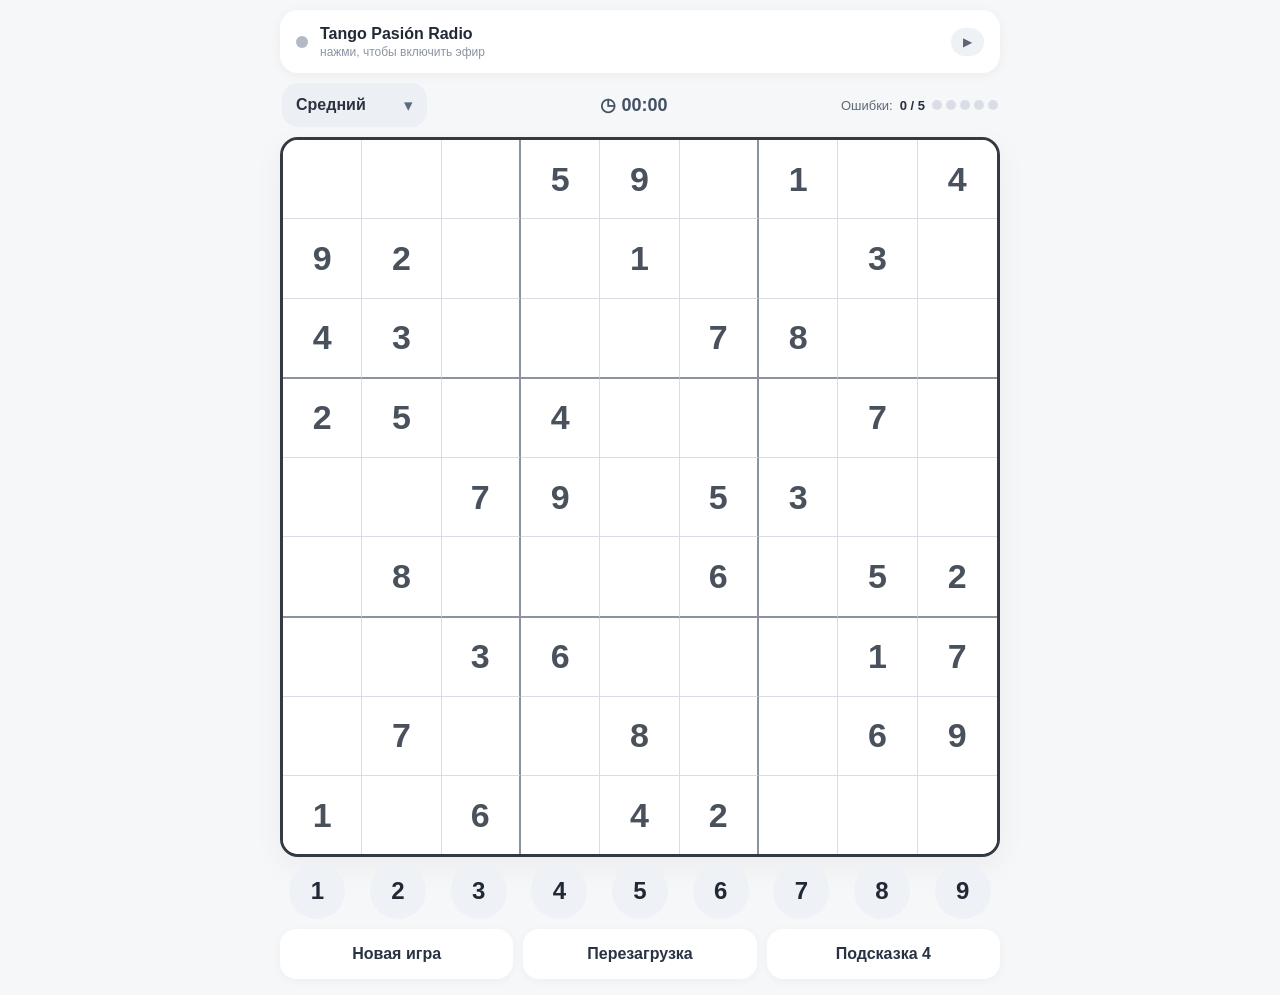
==== index.html @ 3e6a51cc "Make number buttons circular and move them closer to board" ====
<!doctype html><html lang="ru"><head><meta charset="utf-8"><meta name="viewport" content="width=device-width,initial-scale=1,viewport-fit=cover"><meta name="theme-color" content="#f6f7f9"><title>Tango Sudoku</title><style>:root{--bg:#f6f7f9;--card:#fff;--soft:#eef1f5;--line:#d8dde5;--line2:#8b93a0;--text:#222936;--muted:#7a8596;--blue:#4d8de8;--blue2:#dceaff;--red:#e6535f;--red2:#fff0f1;--green:#32a06a;--shadow:0 10px 30px rgba(31,38,48,.05)}*{box-sizing:border-box}html,body{margin:0;background:var(--bg);color:var(--text);font-family:-apple-system,BlinkMacSystemFont,"SF Pro Display","Segoe UI",sans-serif}button,select{font:inherit}body{padding:calc(10px + env(safe-area-inset-top)) 10px calc(16px + env(safe-area-inset-bottom))}.app{max-width:720px;margin:0 auto}.radio-btn{width:100%;border:0;background:#fff;border-radius:18px;padding:14px 16px;display:flex;align-items:center;gap:12px;box-shadow:0 2px 12px rgba(0,0,0,.05);color:var(--text);text-align:left}.radio-state{width:12px;height:12px;border-radius:50%;background:#b3bac4;flex:0 0 auto}.radio-state.on{background:#d85b61;box-shadow:0 0 0 5px rgba(216,91,97,.12)}.radio-copy{min-width:0}.radio-title{font-size:16px;font-weight:760;line-height:1.2}.radio-sub{font-size:12px;color:#8c95a3;margin-top:2px}.radio-action{margin-left:auto;background:#eef1f5;color:#5d6674;border-radius:999px;padding:7px 12px;font-size:12px}.info-row{display:grid;grid-template-columns:minmax(120px,145px) 1fr auto;gap:10px;align-items:center;margin:10px 2px 10px}.level-wrap{position:relative}.level{appearance:none;border:0;background:#eceff3;border-radius:16px;min-height:44px;padding:0 38px 0 14px;font-weight:760;color:#2b3240;line-height:1;width:100%}.level-wrap:after{content:"▾";position:absolute;right:14px;top:50%;transform:translateY(-50%);color:#5c6a80;font-size:17px;pointer-events:none}.timer{text-align:center;font-size:18px;font-weight:760;color:#445064;font-variant-numeric:tabular-nums;white-space:nowrap}.errors{justify-self:end;font-size:13px;color:#5f6978;display:flex;align-items:center;gap:7px;white-space:nowrap}.errors b{color:#253041}.dots{display:flex;gap:4px}.dot{width:10px;height:10px;border-radius:50%;background:#d9dee6}.dot.on{background:var(--red)}.board{aspect-ratio:1;display:grid;grid-template-columns:repeat(9,1fr);border:3px solid #343a43;border-radius:18px;overflow:hidden;background:var(--card);box-shadow:var(--shadow)}.cell{border:0;border-right:1px solid var(--line);border-bottom:1px solid var(--line);background:#fff;color:#49515c;font-size:clamp(22px,5.6vw,34px);font-weight:560}.cell:nth-child(9n){border-right:0}.cell:nth-child(n+73){border-bottom:0}.cell[data-c="2"],.cell[data-c="5"]{border-right:2px solid var(--line2)}.cell[data-r="2"],.cell[data-r="5"]{border-bottom:2px solid var(--line2)}.cell.rel{background:#f6f8fb}.cell.same{background:#edf3fb}.cell.sel{background:var(--blue2);box-shadow:inset 0 0 0 2px var(--blue)}.cell.user{color:#2b65b7;font-weight:720}.cell.err{color:var(--red);background:var(--red2);box-shadow:inset 0 0 0 2px rgba(230,83,95,.18)}.msg{height:0;min-height:0;margin:0;overflow:visible;position:relative;z-index:2;top:2px;text-align:center;color:var(--muted);font-weight:650;font-size:14px}.msg.ok{color:var(--green)}.msg.err{color:var(--red)}.nums{display:grid;grid-template-columns:repeat(9,minmax(0,1fr));gap:6px;margin-top:6px;align-items:center}.num{width:min(9vw,56px);height:min(9vw,56px);min-width:0;min-height:0;padding:0;justify-self:center;border:0;border-radius:50%;background:var(--soft);color:#222936;font-size:24px;font-weight:670;line-height:1;display:grid;place-items:center}.num.chosen{background:var(--blue2);color:#2b65b7;box-shadow:inset 0 0 0 2px var(--blue)}.num.used{opacity:.28}.actions{display:grid;grid-template-columns:repeat(3,1fr);gap:10px;margin:10px 0 0}.action-btn{border:0;background:#fff;border-radius:16px;min-height:50px;padding:0 10px;color:#293242;font-weight:700;box-shadow:0 2px 10px rgba(0,0,0,.04)}.action-btn:active{transform:scale(.98)}.overlay,.win{position:fixed;inset:0;display:grid;place-items:center;padding:18px;opacity:0;pointer-events:none;transition:.25s}.overlay{z-index:60;background:rgba(15,18,24,.36);backdrop-filter:blur(8px)}.overlay.show,.win.show{opacity:1;pointer-events:auto}.modal{width:min(420px,100%);background:#fff;border-radius:28px;padding:24px 20px;text-align:center;box-shadow:0 30px 80px rgba(0,0,0,.18)}.modal h3{margin:0 0 8px;font-size:24px}.modal p{margin:0;color:#6b7280;line-height:1.5}.act{display:flex;justify-content:center;gap:10px;flex-wrap:wrap;margin-top:16px}.act button{border:0;border-radius:999px;padding:12px 16px}.prim{background:#222936;color:#fff;font-weight:700}.win{z-index:50;overflow:hidden;background:radial-gradient(circle at 50% 34%,rgba(203,150,80,.26),transparent 24%),radial-gradient(circle at 18% 22%,rgba(125,33,47,.42),transparent 36%),linear-gradient(135deg,#09080a,#1b0d12 54%,#0b090a)}.card{position:relative;width:min(680px,100%);padding:44px 26px 30px;border-radius:32px;border:1px solid rgba(230,199,142,.2);background:rgba(17,12,15,.67);backdrop-filter:blur(18px);color:#f8efe6;text-align:center;box-shadow:0 40px 110px rgba(0,0,0,.45)}.ey{font-size:11px;letter-spacing:.22em;text-transform:uppercase;color:#d8b97e}.card h2{font-family:Georgia,serif;font-size:clamp(42px,12vw,78px);line-height:.96;letter-spacing:-.05em;font-weight:400;margin:18px 0}.card h2 em{display:block;color:#d5b272;font-weight:400}.card p{max-width:540px;margin:auto;color:#cfbec6;line-height:1.6}.result{margin-top:18px;color:#f4e8d7}.petal{position:absolute;top:-28px;width:6px;height:18px;border-radius:99px;background:linear-gradient(#d6b777,#7d2634);animation:fall linear infinite}@keyframes fall{to{transform:translate3d(var(--x),115vh,0) rotate(720deg)}}@media(max-width:520px){.radio-title{font-size:15px}.info-row{grid-template-columns:minmax(115px,132px) auto auto;gap:8px}.timer{font-size:17px}.errors{font-size:12px;gap:6px}.num{width:9vw;height:9vw;max-width:40px;max-height:40px;min-width:0;min-height:0;padding:0;border-radius:50%;font-size:21px;line-height:1;display:grid;place-items:center}.actions{gap:8px}.action-btn{min-height:46px;font-size:14px;padding:0 8px}}</style></head><body><div class="app"><button id="radioBtn" class="radio-btn" type="button"><span id="radioState" class="radio-state"></span><span class="radio-copy"><div class="radio-title">Tango Pasión Radio</div><div id="radioSub" class="radio-sub">нажми, чтобы включить эфир</div></span><span id="radioAction" class="radio-action">▶︎</span></button><audio id="radioAudio" preload="none" playsinline src="https://nr1.newradio.it:19180/stream"></audio><div class="info-row"><div class="level-wrap"><select id="level" class="level"><option value="easy">Лёгкий</option><option value="medium" selected>Средний</option><option value="hard">Сложный</option></select></div><div class="timer">◷ <span id="time">00:00</span></div><div class="errors">Ошибки: <b id="attemptText">0 / 5</b><span id="dots" class="dots"></span></div></div><div id="board" class="board"></div><div id="msg" class="msg"></div><div id="nums" class="nums"></div><div class="actions"><button id="newGame" class="action-btn">Новая игра</button><button id="reloadGame" class="action-btn">Перезагрузка</button><button id="hint" class="action-btn">Подсказка <span id="hintCount">4</span></button></div></div><div id="lose" class="overlay"><div class="modal"><div style="font-size:34px;line-height:1;margin-bottom:12px">✖</div><h3>Пять ошибок</h3><p>Попытки закончились. Начнём заново?</p><div class="act"><button class="prim" id="restart">Начать сначала</button></div></div></div><div id="win" class="win"><div class="card"><div class="ey">Tango anniversary</div><h2>С годовщиной <em>в танго!</em></h2><p>Пусть впереди будет ещё больше музыки, объятий, точных шагов и тех самых танцев, после которых хочется остаться ещё на одну танду.</p><div class="result" id="result"></div><div class="act"><button class="prim" id="again">Сыграть ещё</button><button id="back">Вернуться к полю</button></div></div></div><script>const PUZZLES={easy:["530070000600195000098000060800060003400803001700020006060000280000419005000080079","860010000900438000032000090200090006700206004100050009090000520000743008000020013"],medium:["000260701680070090190004500820100040004602900050003028009300074040050036703018000","000590104920010030430007800250400070007905300080006052003600017070080069106042000"],hard:["000000010400000000020000000000050407008000300001090000300400200050100000000806000","000000040700000000050000000000080701002000600004030000600700500080400000000209000"]};const $=id=>document.getElementById(id),B=$("board"),M=$("msg"),W=$("win"),L=$("lose"),audio=$("radioAudio");let puzzle="",solution="",vals=[],sel=-1,sec=0,timer=null,started=false,done=false,mistakes=0,hints=4,active=null,wrong=-1,initialVals=[];const maxMistakes=5;function solvePuzzle(p){const a=p.split("").map(Number);function ok(idx,n){const r=Math.floor(idx/9),c=idx%9,br=Math.floor(r/3)*3,bc=Math.floor(c/3)*3;for(let i=0;i<9;i++){if(a[r*9+i]===n)return false;if(a[i*9+c]===n)return false}for(let rr=br;rr<br+3;rr++)for(let cc=bc;cc<bc+3;cc++)if(a[rr*9+cc]===n)return false;return true}function bt(){const idx=a.indexOf(0);if(idx===-1)return true;for(let n=1;n<=9;n++){if(ok(idx,n)){a[idx]=n;if(bt())return true;a[idx]=0}}return false}return bt()?a.join(""):null}for(let i=0;i<9;i++){const b=document.createElement("button");b.className="num";b.dataset.n=i+1;b.textContent=i+1;b.onclick=()=>{active=i+1;syncNums();draw();if(sel>=0&&puzzle[sel]==="0")put(i+1)};$("nums").appendChild(b)}for(let i=0;i<maxMistakes;i++){const d=document.createElement("span");d.className="dot";$("dots").appendChild(d)}function fmt(s){return String(Math.floor(s/60)).padStart(2,"0")+":"+String(s%60).padStart(2,"0")}function startTimer(){if(started||done)return;started=true;timer=setInterval(()=>{if(!done){sec++;$("time").textContent=fmt(sec)}},1000)}function msg(t,c=""){M.textContent=t;M.className="msg"+(c?" "+c:"");clearTimeout(msg.t);if(t)msg.t=setTimeout(()=>{if(!done&&!L.classList.contains("show")){M.textContent="";M.className="msg"}},1600)}function syncNums(){document.querySelectorAll(".num").forEach(b=>b.classList.toggle("chosen",Number(b.dataset.n)===active))}function setAttempts(){$("attemptText").textContent=mistakes+" / "+maxMistakes;[...$("dots").children].forEach((d,i)=>d.classList.toggle("on",i<mistakes))}function setNumStates(){for(let n=1;n<=9;n++){const c=vals.filter(v=>v===String(n)).length;document.querySelector('.num[data-n="'+n+'"]').classList.toggle("used",c>=9)}}function pickPuzzle(){const pool=PUZZLES[$("level").value];return pool[Math.floor(Math.random()*pool.length)]}function loadPuzzle(p){puzzle=p;solution=solvePuzzle(puzzle);if(!solution){msg("Ошибка набора судоку","err");return false;}vals=[...puzzle].map(v=>v==='0'?'':v);initialVals=[...vals];sel=-1;sec=0;started=false;done=false;mistakes=0;hints=4;active=null;wrong=-1;clearInterval(timer);$("time").textContent="00:00";$("hintCount").textContent=hints;W.classList.remove("show");L.classList.remove("show");setAttempts();setNumStates();syncNums();msg("");draw();return true}function newGame(){loadPuzzle(pickPuzzle())}function reloadGame(){vals=[...initialVals];sel=-1;sec=0;started=false;done=false;mistakes=0;hints=4;active=null;wrong=-1;clearInterval(timer);$("time").textContent="00:00";$("hintCount").textContent=hints;W.classList.remove("show");L.classList.remove("show");setAttempts();setNumStates();syncNums();msg("");draw()}function draw(){B.innerHTML="";vals.forEach((v,i)=>{const r=Math.floor(i/9),c=i%9,b=document.createElement("button");b.className="cell"+(puzzle[i]!=="0"?" fixed":v?" user":"");b.dataset.r=r;b.dataset.c=c;b.textContent=v;if(sel>=0){const sr=Math.floor(sel/9),sc=sel%9,sameBox=Math.floor(r/3)===Math.floor(sr/3)&&Math.floor(c/3)===Math.floor(sc/3);if(r===sr||c===sc||sameBox)b.classList.add("rel");if(i===sel)b.classList.add("sel");if(vals[sel]&&v===vals[sel])b.classList.add("same")}if(active&&v===String(active))b.classList.add("same");if(i===wrong)b.classList.add("err");b.onclick=()=>{sel=i;if(v){active=Number(v);syncNums()}startTimer();draw()};B.appendChild(b)})}function clearWrong(i){setTimeout(()=>{if(vals[i]!==solution[i])vals[i]="";if(wrong===i)wrong=-1;setNumStates();draw()},520)}function overIfNeeded(){setAttempts();if(mistakes>=maxMistakes){done=true;clearInterval(timer);L.classList.add("show");msg("Попытки закончились","err")}}function put(n){if(done||sel<0||puzzle[sel]!=="0")return;startTimer();const i=sel;vals[i]=String(n);active=Number(n);syncNums();if(String(n)!==solution[i]){wrong=i;mistakes=Math.min(maxMistakes,mistakes+1);msg("Неправильно — цифра убрана","err");draw();overIfNeeded();clearWrong(i);return}wrong=-1;draw();setNumStates();msg("Верно","ok");if(vals.every(Boolean))finish()}function hint(){if(done||hints<=0)return;let i=sel;if(i<0||puzzle[i]!=="0"||vals[i]===solution[i])i=vals.findIndex((v,k)=>puzzle[k]==="0"&&v!==solution[k]);if(i<0)return;vals[i]=solution[i];sel=i;active=Number(solution[i]);hints--;$("hintCount").textContent=hints;syncNums();setNumStates();draw();msg("Подсказка поставила правильную цифру","ok");if(vals.every(Boolean))finish()}function finish(){done=true;clearInterval(timer);$("result").textContent="Судоку решено за "+fmt(sec)+".";spawnPetals();W.classList.add("show")}function spawnPetals(){W.querySelectorAll(".petal").forEach(x=>x.remove());for(let i=0;i<26;i++){const p=document.createElement("i");p.className="petal";p.style.left=Math.random()*100+"vw";p.style.animationDuration=5+Math.random()*6+"s";p.style.animationDelay=-Math.random()*5+"s";p.style.setProperty("--x",-110+Math.random()*220+"px");W.appendChild(p)}}async function toggleRadio(){const state=$("radioState"),sub=$("radioSub"),action=$("radioAction");if(!audio.paused){audio.pause();state.classList.remove("on");sub.textContent="эфир выключен";action.textContent="▶︎";return}try{await audio.play();state.classList.add("on");sub.textContent="прямой эфир";action.textContent="Ⅱ"}catch(e){state.classList.remove("on");sub.textContent="не удалось запустить — нажми ещё раз";action.textContent="▶︎"}}audio.addEventListener("playing",()=>{$("radioState").classList.add("on");$("radioSub").textContent="прямой эфир";$("radioAction").textContent="Ⅱ"});audio.addEventListener("pause",()=>{$("radioState").classList.remove("on");$("radioAction").textContent="▶︎"});audio.addEventListener("error",()=>{$("radioState").classList.remove("on");$("radioSub").textContent="ошибка потока";$("radioAction").textContent="▶︎"});$("radioBtn").onclick=toggleRadio;$("newGame").onclick=newGame;$("reloadGame").onclick=reloadGame;$("hint").onclick=hint;$("restart").onclick=newGame;$("again").onclick=newGame;$("back").onclick=()=>W.classList.remove("show");$("level").onchange=newGame;document.addEventListener("keydown",e=>{if(/^[1-9]$/.test(e.key))put(e.key)});newGame();</script></body></html>
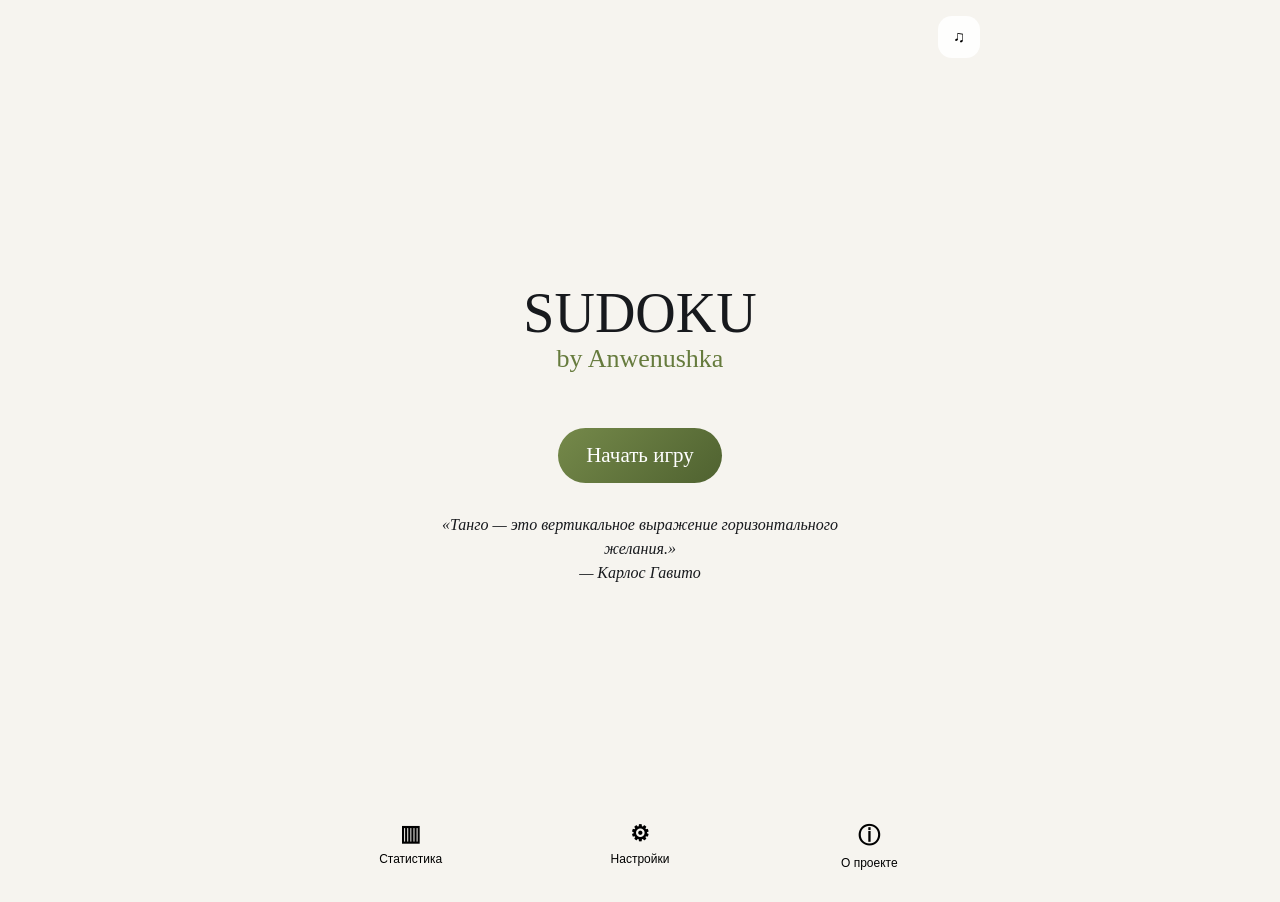
==== commit 8d732859: "Build full multi-screen Sudoku experience with normal and tango modes" ====
--- a/index.html
+++ b/index.html
@@ -1 +1 @@
-<!doctype html><html lang="ru"><head><meta charset="utf-8"><meta name="viewport" content="width=device-width,initial-scale=1,viewport-fit=cover"><meta name="theme-color" content="#f6f7f9"><title>Tango Sudoku</title><style>:root{--bg:#f6f7f9;--card:#fff;--soft:#eef1f5;--line:#d8dde5;--line2:#8b93a0;--text:#222936;--muted:#7a8596;--blue:#4d8de8;--blue2:#dceaff;--red:#e6535f;--red2:#fff0f1;--green:#32a06a;--shadow:0 10px 30px rgba(31,38,48,.05)}*{box-sizing:border-box}html,body{margin:0;background:var(--bg);color:var(--text);font-family:-apple-system,BlinkMacSystemFont,"SF Pro Display","Segoe UI",sans-serif}button,select{font:inherit}body{padding:calc(10px + env(safe-area-inset-top)) 10px calc(16px + env(safe-area-inset-bottom))}.app{max-width:720px;margin:0 auto}.radio-btn{width:100%;border:0;background:#fff;border-radius:18px;padding:14px 16px;display:flex;align-items:center;gap:12px;box-shadow:0 2px 12px rgba(0,0,0,.05);color:var(--text);text-align:left}.radio-state{width:12px;height:12px;border-radius:50%;background:#b3bac4;flex:0 0 auto}.radio-state.on{background:#d85b61;box-shadow:0 0 0 5px rgba(216,91,97,.12)}.radio-copy{min-width:0}.radio-title{font-size:16px;font-weight:760;line-height:1.2}.radio-sub{font-size:12px;color:#8c95a3;margin-top:2px}.radio-action{margin-left:auto;background:#eef1f5;color:#5d6674;border-radius:999px;padding:7px 12px;font-size:12px}.info-row{display:grid;grid-template-columns:minmax(120px,145px) 1fr auto;gap:10px;align-items:center;margin:10px 2px 10px}.level-wrap{position:relative}.level{appearance:none;border:0;background:#eceff3;border-radius:16px;min-height:44px;padding:0 38px 0 14px;font-weight:760;color:#2b3240;line-height:1;width:100%}.level-wrap:after{content:"▾";position:absolute;right:14px;top:50%;transform:translateY(-50%);color:#5c6a80;font-size:17px;pointer-events:none}.timer{text-align:center;font-size:18px;font-weight:760;color:#445064;font-variant-numeric:tabular-nums;white-space:nowrap}.errors{justify-self:end;font-size:13px;color:#5f6978;display:flex;align-items:center;gap:7px;white-space:nowrap}.errors b{color:#253041}.dots{display:flex;gap:4px}.dot{width:10px;height:10px;border-radius:50%;background:#d9dee6}.dot.on{background:var(--red)}.board{aspect-ratio:1;display:grid;grid-template-columns:repeat(9,1fr);border:3px solid #343a43;border-radius:18px;overflow:hidden;background:var(--card);box-shadow:var(--shadow)}.cell{border:0;border-right:1px solid var(--line);border-bottom:1px solid var(--line);background:#fff;color:#49515c;font-size:clamp(22px,5.6vw,34px);font-weight:560}.cell:nth-child(9n){border-right:0}.cell:nth-child(n+73){border-bottom:0}.cell[data-c="2"],.cell[data-c="5"]{border-right:2px solid var(--line2)}.cell[data-r="2"],.cell[data-r="5"]{border-bottom:2px solid var(--line2)}.cell.rel{background:#f6f8fb}.cell.same{background:#edf3fb}.cell.sel{background:var(--blue2);box-shadow:inset 0 0 0 2px var(--blue)}.cell.user{color:#2b65b7;font-weight:720}.cell.err{color:var(--red);background:var(--red2);box-shadow:inset 0 0 0 2px rgba(230,83,95,.18)}.msg{height:0;min-height:0;margin:0;overflow:visible;position:relative;z-index:2;top:2px;text-align:center;color:var(--muted);font-weight:650;font-size:14px}.msg.ok{color:var(--green)}.msg.err{color:var(--red)}.nums{display:grid;grid-template-columns:repeat(9,minmax(0,1fr));gap:6px;margin-top:6px;align-items:center}.num{width:min(9vw,56px);height:min(9vw,56px);min-width:0;min-height:0;padding:0;justify-self:center;border:0;border-radius:50%;background:var(--soft);color:#222936;font-size:24px;font-weight:670;line-height:1;display:grid;place-items:center}.num.chosen{background:var(--blue2);color:#2b65b7;box-shadow:inset 0 0 0 2px var(--blue)}.num.used{opacity:.28}.actions{display:grid;grid-template-columns:repeat(3,1fr);gap:10px;margin:10px 0 0}.action-btn{border:0;background:#fff;border-radius:16px;min-height:50px;padding:0 10px;color:#293242;font-weight:700;box-shadow:0 2px 10px rgba(0,0,0,.04)}.action-btn:active{transform:scale(.98)}.overlay,.win{position:fixed;inset:0;display:grid;place-items:center;padding:18px;opacity:0;pointer-events:none;transition:.25s}.overlay{z-index:60;background:rgba(15,18,24,.36);backdrop-filter:blur(8px)}.overlay.show,.win.show{opacity:1;pointer-events:auto}.modal{width:min(420px,100%);background:#fff;border-radius:28px;padding:24px 20px;text-align:center;box-shadow:0 30px 80px rgba(0,0,0,.18)}.modal h3{margin:0 0 8px;font-size:24px}.modal p{margin:0;color:#6b7280;line-height:1.5}.act{display:flex;justify-content:center;gap:10px;flex-wrap:wrap;margin-top:16px}.act button{border:0;border-radius:999px;padding:12px 16px}.prim{background:#222936;color:#fff;font-weight:700}.win{z-index:50;overflow:hidden;background:radial-gradient(circle at 50% 34%,rgba(203,150,80,.26),transparent 24%),radial-gradient(circle at 18% 22%,rgba(125,33,47,.42),transparent 36%),linear-gradient(135deg,#09080a,#1b0d12 54%,#0b090a)}.card{position:relative;width:min(680px,100%);padding:44px 26px 30px;border-radius:32px;border:1px solid rgba(230,199,142,.2);background:rgba(17,12,15,.67);backdrop-filter:blur(18px);color:#f8efe6;text-align:center;box-shadow:0 40px 110px rgba(0,0,0,.45)}.ey{font-size:11px;letter-spacing:.22em;text-transform:uppercase;color:#d8b97e}.card h2{font-family:Georgia,serif;font-size:clamp(42px,12vw,78px);line-height:.96;letter-spacing:-.05em;font-weight:400;margin:18px 0}.card h2 em{display:block;color:#d5b272;font-weight:400}.card p{max-width:540px;margin:auto;color:#cfbec6;line-height:1.6}.result{margin-top:18px;color:#f4e8d7}.petal{position:absolute;top:-28px;width:6px;height:18px;border-radius:99px;background:linear-gradient(#d6b777,#7d2634);animation:fall linear infinite}@keyframes fall{to{transform:translate3d(var(--x),115vh,0) rotate(720deg)}}@media(max-width:520px){.radio-title{font-size:15px}.info-row{grid-template-columns:minmax(115px,132px) auto auto;gap:8px}.timer{font-size:17px}.errors{font-size:12px;gap:6px}.num{width:9vw;height:9vw;max-width:40px;max-height:40px;min-width:0;min-height:0;padding:0;border-radius:50%;font-size:21px;line-height:1;display:grid;place-items:center}.actions{gap:8px}.action-btn{min-height:46px;font-size:14px;padding:0 8px}}</style></head><body><div class="app"><button id="radioBtn" class="radio-btn" type="button"><span id="radioState" class="radio-state"></span><span class="radio-copy"><div class="radio-title">Tango Pasión Radio</div><div id="radioSub" class="radio-sub">нажми, чтобы включить эфир</div></span><span id="radioAction" class="radio-action">▶︎</span></button><audio id="radioAudio" preload="none" playsinline src="https://nr1.newradio.it:19180/stream"></audio><div class="info-row"><div class="level-wrap"><select id="level" class="level"><option value="easy">Лёгкий</option><option value="medium" selected>Средний</option><option value="hard">Сложный</option></select></div><div class="timer">◷ <span id="time">00:00</span></div><div class="errors">Ошибки: <b id="attemptText">0 / 5</b><span id="dots" class="dots"></span></div></div><div id="board" class="board"></div><div id="msg" class="msg"></div><div id="nums" class="nums"></div><div class="actions"><button id="newGame" class="action-btn">Новая игра</button><button id="reloadGame" class="action-btn">Перезагрузка</button><button id="hint" class="action-btn">Подсказка <span id="hintCount">4</span></button></div></div><div id="lose" class="overlay"><div class="modal"><div style="font-size:34px;line-height:1;margin-bottom:12px">✖</div><h3>Пять ошибок</h3><p>Попытки закончились. Начнём заново?</p><div class="act"><button class="prim" id="restart">Начать сначала</button></div></div></div><div id="win" class="win"><div class="card"><div class="ey">Tango anniversary</div><h2>С годовщиной <em>в танго!</em></h2><p>Пусть впереди будет ещё больше музыки, объятий, точных шагов и тех самых танцев, после которых хочется остаться ещё на одну танду.</p><div class="result" id="result"></div><div class="act"><button class="prim" id="again">Сыграть ещё</button><button id="back">Вернуться к полю</button></div></div></div><script>const PUZZLES={easy:["530070000600195000098000060800060003400803001700020006060000280000419005000080079","860010000900438000032000090200090006700206004100050009090000520000743008000020013"],medium:["000260701680070090190004500820100040004602900050003028009300074040050036703018000","000590104920010030430007800250400070007905300080006052003600017070080069106042000"],hard:["000000010400000000020000000000050407008000300001090000300400200050100000000806000","000000040700000000050000000000080701002000600004030000600700500080400000000209000"]};const $=id=>document.getElementById(id),B=$("board"),M=$("msg"),W=$("win"),L=$("lose"),audio=$("radioAudio");let puzzle="",solution="",vals=[],sel=-1,sec=0,timer=null,started=false,done=false,mistakes=0,hints=4,active=null,wrong=-1,initialVals=[];const maxMistakes=5;function solvePuzzle(p){const a=p.split("").map(Number);function ok(idx,n){const r=Math.floor(idx/9),c=idx%9,br=Math.floor(r/3)*3,bc=Math.floor(c/3)*3;for(let i=0;i<9;i++){if(a[r*9+i]===n)return false;if(a[i*9+c]===n)return false}for(let rr=br;rr<br+3;rr++)for(let cc=bc;cc<bc+3;cc++)if(a[rr*9+cc]===n)return false;return true}function bt(){const idx=a.indexOf(0);if(idx===-1)return true;for(let n=1;n<=9;n++){if(ok(idx,n)){a[idx]=n;if(bt())return true;a[idx]=0}}return false}return bt()?a.join(""):null}for(let i=0;i<9;i++){const b=document.createElement("button");b.className="num";b.dataset.n=i+1;b.textContent=i+1;b.onclick=()=>{active=i+1;syncNums();draw();if(sel>=0&&puzzle[sel]==="0")put(i+1)};$("nums").appendChild(b)}for(let i=0;i<maxMistakes;i++){const d=document.createElement("span");d.className="dot";$("dots").appendChild(d)}function fmt(s){return String(Math.floor(s/60)).padStart(2,"0")+":"+String(s%60).padStart(2,"0")}function startTimer(){if(started||done)return;started=true;timer=setInterval(()=>{if(!done){sec++;$("time").textContent=fmt(sec)}},1000)}function msg(t,c=""){M.textContent=t;M.className="msg"+(c?" "+c:"");clearTimeout(msg.t);if(t)msg.t=setTimeout(()=>{if(!done&&!L.classList.contains("show")){M.textContent="";M.className="msg"}},1600)}function syncNums(){document.querySelectorAll(".num").forEach(b=>b.classList.toggle("chosen",Number(b.dataset.n)===active))}function setAttempts(){$("attemptText").textContent=mistakes+" / "+maxMistakes;[...$("dots").children].forEach((d,i)=>d.classList.toggle("on",i<mistakes))}function setNumStates(){for(let n=1;n<=9;n++){const c=vals.filter(v=>v===String(n)).length;document.querySelector('.num[data-n="'+n+'"]').classList.toggle("used",c>=9)}}function pickPuzzle(){const pool=PUZZLES[$("level").value];return pool[Math.floor(Math.random()*pool.length)]}function loadPuzzle(p){puzzle=p;solution=solvePuzzle(puzzle);if(!solution){msg("Ошибка набора судоку","err");return false;}vals=[...puzzle].map(v=>v==='0'?'':v);initialVals=[...vals];sel=-1;sec=0;started=false;done=false;mistakes=0;hints=4;active=null;wrong=-1;clearInterval(timer);$("time").textContent="00:00";$("hintCount").textContent=hints;W.classList.remove("show");L.classList.remove("show");setAttempts();setNumStates();syncNums();msg("");draw();return true}function newGame(){loadPuzzle(pickPuzzle())}function reloadGame(){vals=[...initialVals];sel=-1;sec=0;started=false;done=false;mistakes=0;hints=4;active=null;wrong=-1;clearInterval(timer);$("time").textContent="00:00";$("hintCount").textContent=hints;W.classList.remove("show");L.classList.remove("show");setAttempts();setNumStates();syncNums();msg("");draw()}function draw(){B.innerHTML="";vals.forEach((v,i)=>{const r=Math.floor(i/9),c=i%9,b=document.createElement("button");b.className="cell"+(puzzle[i]!=="0"?" fixed":v?" user":"");b.dataset.r=r;b.dataset.c=c;b.textContent=v;if(sel>=0){const sr=Math.floor(sel/9),sc=sel%9,sameBox=Math.floor(r/3)===Math.floor(sr/3)&&Math.floor(c/3)===Math.floor(sc/3);if(r===sr||c===sc||sameBox)b.classList.add("rel");if(i===sel)b.classList.add("sel");if(vals[sel]&&v===vals[sel])b.classList.add("same")}if(active&&v===String(active))b.classList.add("same");if(i===wrong)b.classList.add("err");b.onclick=()=>{sel=i;if(v){active=Number(v);syncNums()}startTimer();draw()};B.appendChild(b)})}function clearWrong(i){setTimeout(()=>{if(vals[i]!==solution[i])vals[i]="";if(wrong===i)wrong=-1;setNumStates();draw()},520)}function overIfNeeded(){setAttempts();if(mistakes>=maxMistakes){done=true;clearInterval(timer);L.classList.add("show");msg("Попытки закончились","err")}}function put(n){if(done||sel<0||puzzle[sel]!=="0")return;startTimer();const i=sel;vals[i]=String(n);active=Number(n);syncNums();if(String(n)!==solution[i]){wrong=i;mistakes=Math.min(maxMistakes,mistakes+1);msg("Неправильно — цифра убрана","err");draw();overIfNeeded();clearWrong(i);return}wrong=-1;draw();setNumStates();msg("Верно","ok");if(vals.every(Boolean))finish()}function hint(){if(done||hints<=0)return;let i=sel;if(i<0||puzzle[i]!=="0"||vals[i]===solution[i])i=vals.findIndex((v,k)=>puzzle[k]==="0"&&v!==solution[k]);if(i<0)return;vals[i]=solution[i];sel=i;active=Number(solution[i]);hints--;$("hintCount").textContent=hints;syncNums();setNumStates();draw();msg("Подсказка поставила правильную цифру","ok");if(vals.every(Boolean))finish()}function finish(){done=true;clearInterval(timer);$("result").textContent="Судоку решено за "+fmt(sec)+".";spawnPetals();W.classList.add("show")}function spawnPetals(){W.querySelectorAll(".petal").forEach(x=>x.remove());for(let i=0;i<26;i++){const p=document.createElement("i");p.className="petal";p.style.left=Math.random()*100+"vw";p.style.animationDuration=5+Math.random()*6+"s";p.style.animationDelay=-Math.random()*5+"s";p.style.setProperty("--x",-110+Math.random()*220+"px");W.appendChild(p)}}async function toggleRadio(){const state=$("radioState"),sub=$("radioSub"),action=$("radioAction");if(!audio.paused){audio.pause();state.classList.remove("on");sub.textContent="эфир выключен";action.textContent="▶︎";return}try{await audio.play();state.classList.add("on");sub.textContent="прямой эфир";action.textContent="Ⅱ"}catch(e){state.classList.remove("on");sub.textContent="не удалось запустить — нажми ещё раз";action.textContent="▶︎"}}audio.addEventListener("playing",()=>{$("radioState").classList.add("on");$("radioSub").textContent="прямой эфир";$("radioAction").textContent="Ⅱ"});audio.addEventListener("pause",()=>{$("radioState").classList.remove("on");$("radioAction").textContent="▶︎"});audio.addEventListener("error",()=>{$("radioState").classList.remove("on");$("radioSub").textContent="ошибка потока";$("radioAction").textContent="▶︎"});$("radioBtn").onclick=toggleRadio;$("newGame").onclick=newGame;$("reloadGame").onclick=reloadGame;$("hint").onclick=hint;$("restart").onclick=newGame;$("again").onclick=newGame;$("back").onclick=()=>W.classList.remove("show");$("level").onchange=newGame;document.addEventListener("keydown",e=>{if(/^[1-9]$/.test(e.key))put(e.key)});newGame();</script></body></html>+<!doctype html><html lang="ru"><head><meta charset="utf-8"><meta name="viewport" content="width=device-width,initial-scale=1,viewport-fit=cover"><meta name="theme-color" content="#f5f3ee"><title>SUDOKU by Anwenushka</title><style>:root{--bg:#f6f4ef;--panel:rgba(255,255,255,.9);--text:#17191d;--muted:#767b84;--line:#d7d4cc;--accent:#667b3d;--danger:#df4a4a}*{box-sizing:border-box}html,body{margin:0;min-height:100%;font-family:-apple-system,BlinkMacSystemFont,"Segoe UI",sans-serif;background:var(--bg);color:var(--text)}button,select,input{font:inherit}.app{min-height:100vh}.screen{display:none;min-height:100vh;padding:16px 14px 22px}.screen.active{display:flex;flex-direction:column}.container{width:min(680px,100%);margin:auto}.card{background:var(--panel);border:1px solid rgba(100,95,85,.18);border-radius:24px;box-shadow:0 18px 44px rgba(60,48,30,.08);backdrop-filter:blur(12px)}body.tango{--bg:#eee6d7;--panel:rgba(255,248,236,.88);--text:#1b170f;--muted:#786f61;--line:#c9bfaf;--accent:#718543;background:#e9dfcc}body.tango .screen{background:radial-gradient(circle at 18% 12%,rgba(255,222,165,.42),transparent 20%),radial-gradient(circle at 85% 18%,rgba(93,109,61,.28),transparent 25%),linear-gradient(180deg,rgba(219,208,186,.74),rgba(245,238,225,.78) 48%,rgba(218,199,169,.68))}.top{display:grid;grid-template-columns:44px 1fr 92px;align-items:center;gap:8px;margin-bottom:14px}.back,.icon{width:42px;height:42px;border:0;border-radius:14px;background:var(--panel);display:grid;place-items:center}.right{display:flex;justify-content:flex-end;gap:8px}.brand{text-align:center;font-family:Georgia,serif;font-size:32px;line-height:1}.by{text-align:center;font-family:"Segoe Script",cursive;color:var(--accent);font-size:15px;margin-top:3px}.title{text-align:center;font-family:Georgia,serif;font-size:36px;margin:0}.start{justify-content:space-between}.hero{flex:1;display:flex;flex-direction:column;justify-content:center;align-items:center;text-align:center}.hero .brand{font-size:56px}.hero .by{font-size:26px}.primary{border:0;border-radius:999px;background:linear-gradient(135deg,#75894a,#4f6230);color:white;padding:15px 28px;font-family:Georgia,serif;font-size:21px}.hero .primary{margin-top:54px}.quote{max-width:420px;margin-top:30px;font-family:Georgia,serif;font-style:italic;line-height:1.5}.nav{display:grid;grid-template-columns:repeat(3,1fr);gap:8px}.nav button{border:0;background:transparent;padding:10px 4px;display:flex;flex-direction:column;align-items:center;gap:5px}.nav b{font-size:22px}.nav span{font-size:12px}.meta{display:grid;grid-template-columns:1fr auto 1fr;gap:8px;align-items:center;margin:3px 0 10px}.level{width:100%;border:1px solid var(--line);background:var(--panel);border-radius:12px;padding:9px 10px}.timer{font-weight:700}.errors{justify-self:end;display:flex;align-items:center;gap:5px;font-size:12px;color:var(--muted);white-space:nowrap}.dots{display:flex;gap:4px}.dot{width:7px;height:7px;border-radius:50%;border:1px solid #999}.dot.on{background:var(--danger);border-color:var(--danger)}.board{aspect-ratio:1;display:grid;grid-template-columns:repeat(9,1fr);border:2px solid #555d66;border-radius:12px;overflow:hidden;background:#fff}.cell{border:0;border-right:1px solid #d2d5d8;border-bottom:1px solid #d2d5d8;background:transparent;font-family:Georgia,serif;font-size:clamp(21px,5.5vw,31px)}.cell:nth-child(9n){border-right:0}.cell:nth-child(n+73){border-bottom:0}.cell[data-c="2"],.cell[data-c="5"]{border-right:2px solid #7f858c}.cell[data-r="2"],.cell[data-r="5"]{border-bottom:2px solid #7f858c}.cell.user{color:var(--accent);font-weight:700}.cell.rel{background:rgba(105,123,70,.06)}.cell.same{background:rgba(105,123,70,.15)}.cell.sel{background:rgba(105,123,70,.26)}.cell.err{color:var(--danger);background:#fff0f0}.msg{height:16px;text-align:center;font-size:12px;color:var(--muted)}.nums{display:grid;grid-template-columns:repeat(9,1fr);gap:6px;margin-top:6px}.num{aspect-ratio:1;border:1px solid rgba(100,100,100,.16);border-radius:50%;background:var(--panel);font-family:Georgia,serif;font-size:21px}.num.chosen{background:var(--accent);color:white}.num.used{opacity:.28}.actions{display:grid;grid-template-columns:repeat(3,1fr);gap:8px;margin-top:8px}.actions button{border:1px solid rgba(100,100,100,.16);border-radius:16px;background:var(--panel);min-height:62px}.actions b{display:block;font-size:23px}.actions small{font-size:11px}.settings{display:grid;gap:12px}.setting{padding:16px;display:grid;grid-template-columns:48px 1fr auto;gap:12px;align-items:center}.setting .si{font-size:30px;text-align:center}.setting h3{margin:0;font-size:17px}.setting p{margin:5px 0 0;color:var(--muted);font-size:13px;line-height:1.4}.volume{grid-column:2/4;display:grid;grid-template-columns:1fr 50px;gap:10px}.volume input{width:100%;accent-color:var(--accent)}.seg{grid-column:2/4;display:grid;grid-template-columns:1fr 1fr;border:1px solid var(--line);border-radius:17px;overflow:hidden}.seg button{border:0;background:transparent;padding:11px}.seg button.active{background:var(--accent);color:white}.switch{width:54px;height:30px;border:0;border-radius:999px;background:#cfd2d5;position:relative}.switch:after{content:"";position:absolute;top:3px;left:3px;width:24px;height:24px;border-radius:50%;background:white}.switch.on{background:var(--accent)}.switch.on:after{left:27px}.danger{grid-column:1/4;border:1px solid var(--danger);color:var(--danger);background:transparent;border-radius:16px;padding:13px}.about{text-align:center;padding:20px}.about .brand{font-size:46px}.about .by{font-size:24px}.lead{font-family:Georgia,serif;font-size:20px;margin:28px auto;max-width:460px}.aboutgrid,.result{display:grid;grid-template-columns:1fr 1fr;gap:12px;padding:18px 0;border-top:1px solid var(--line);border-bottom:1px solid var(--line);font-family:Georgia,serif;font-size:18px;text-align:left}.aboutgrid div:nth-child(even),.result div:nth-child(even){text-align:right}.love{font-family:Georgia,serif;font-style:italic;line-height:1.5;margin-top:20px}.heart{font-size:34px;color:var(--accent)}.win{flex:1;display:flex;flex-direction:column;justify-content:center;align-items:center;text-align:center}.check{width:84px;height:84px;border-radius:50%;display:grid;place-items:center;background:var(--accent);color:white;font-size:43px}.win h1{font:52px Georgia,serif;margin:18px 0 4px}.result{width:min(420px,100%);margin:26px 0;border:0;background:var(--panel);border-radius:20px;padding:18px}.tmsg{font-family:"Segoe Script",cursive;color:#9b3434;font-size:38px;line-height:1.1;margin-bottom:18px}.tnote{font:16px/1.5 Georgia,serif;max-width:430px}.stats{display:grid;grid-template-columns:repeat(2,1fr);gap:12px}.stat{padding:22px;text-align:center}.stat b{display:block;font-size:34px;color:var(--accent)}.radio{position:fixed;right:14px;top:72px;z-index:20;width:min(320px,calc(100vw - 28px));padding:14px;display:none}.radio.show{display:block}.rrow{display:flex;align-items:center;gap:10px}.rdot{width:10px;height:10px;border-radius:50%;background:#aaa}.rdot.on{background:#d35b62}.radio small{color:var(--muted)}.radio button{margin-left:auto;border:0;border-radius:999px;background:var(--accent);color:white;padding:8px 12px}@media(max-width:520px){.screen{padding:14px 12px 20px}.hero .brand{font-size:50px}.hero .by{font-size:23px}.errors{font-size:11px}.dot{width:6px;height:6px}.num{font-size:19px}.setting{grid-template-columns:42px 1fr auto;padding:14px}.setting h3{font-size:15px}.setting p{font-size:12px}}</style></head><body><div class="app"><section id="start" class="screen start active"><div class="container" style="display:flex;flex-direction:column;min-height:calc(100vh - 36px)"><div class="right"><button class="icon radioOpen">♫</button></div><div class="hero"><div class="brand">SUDOKU</div><div class="by">by Anwenushka</div><button id="startGame" class="primary">Начать игру</button><div class="quote">«Танго — это вертикальное выражение горизонтального желания.»<br>— Карлос Гавито</div></div><div class="nav"><button data-nav="stats"><b>▥</b><span>Статистика</span></button><button data-nav="settings"><b>⚙</b><span>Настройки</span></button><button data-nav="about"><b>ⓘ</b><span>О проекте</span></button></div></div></section><section id="game" class="screen"><div class="container"><div class="top"><button class="back" data-nav="start">←</button><div><div class="brand">SUDOKU</div><div class="by">by Anwenushka</div></div><div class="right"><button class="icon radioOpen">♫</button><button class="icon" data-nav="settings">⚙</button></div></div><div class="meta"><select id="level" class="level"><option value="easy">Лёгкая</option><option value="medium" selected>Средняя</option><option value="hard">Сложная</option></select><div id="time" class="timer">00:00</div><div class="errors">Ошибки <span id="dots" class="dots"></span><b id="attemptText">0/5</b></div></div><div id="board" class="board"></div><div id="msg" class="msg"></div><div id="nums" class="nums"></div><div class="actions"><button id="newGame"><b>⟳</b><small>Новая игра</small></button><button id="reloadGame"><b>↻</b><small>Перезагрузка</small></button><button id="hint"><b>💡</b><small>Подсказка <span id="hintCount">3</span></small></button></div></div></section><section id="win" class="screen"><div class="container"><div class="right"><button class="icon" data-nav="start">✕</button></div><div class="win"><div id="normalWin"><div class="check">✓</div><h1>Готово!</h1><div>Вы решили судоку!</div></div><div id="tangoWin" style="display:none"><div class="tmsg">С твоим<br>личным днём<br>танго, Юлик! ♡</div><div class="tnote">Пусть танго и дальше будет тем местом, где ты остаёшься собой, где есть движение, вдохновение и люди, которые это видят и ценят.</div></div><div class="result"><div>Время</div><div id="rTime">00:00</div><div>Ошибки</div><div id="rErrors">0</div><div>Сложность</div><div id="rLevel">Средняя</div></div><button id="again" class="primary">Играть ещё раз</button></div></div></section><section id="settings" class="screen"><div class="container"><div class="top"><button class="back" data-nav="start">←</button><h1 class="title">Настройки</h1><div></div></div><div class="settings"><div class="setting card"><div class="si">♫</div><div><h3>Громкость музыки</h3></div><div id="volumeLabel">70%</div><div class="volume"><input id="volume" type="range" min="0" max="100" value="70"><span></span></div></div><div class="setting card"><div class="si">◉</div><div><h3>Режим оформления</h3><p>21 сентября праздничный режим включается автоматически</p></div><div></div><div class="seg"><button id="modeNormal">Обычный</button><button id="modeTango">Танго</button></div></div><div class="setting card"><div class="si">▦</div><div><h3>Подсвечивать одинаковые цифры</h3><p>Выделять все одинаковые цифры на поле при выборе</p></div><button id="sameSwitch" class="switch"></button></div><div class="setting card"><div class="si">⚠</div><div><h3>Сразу показывать ошибку</h3><p>Неправильная цифра сразу подсвечивается на поле</p></div><button id="errorSwitch" class="switch"></button></div><div class="setting card"><div class="si">⟳</div><div><h3>Сбросить статистику</h3><p>Все данные о сыгранных партиях будут удалены</p></div><div>›</div><button id="resetStats" class="danger">🗑 Сбросить статистику</button></div></div></div></section><section id="about" class="screen"><div class="container card about"><div class="top"><button class="back" data-nav="start">←</button><h1 class="title">О проекте</h1><div></div></div><div class="brand">SUDOKU</div><div class="by">by Anwenushka</div><div class="lead">Небольшая игра, созданная специально для одного человека.</div><div class="aboutgrid"><div>Версия</div><div>1.0</div><div>Создано</div><div>2026</div><div>Автор</div><div>Sander Stripa</div></div><div class="love">Сделано с любовью<br>к хорошим головоломкам, танго<br>и красивым маленьким вещам.</div><div class="heart">♡</div><div class="love">Для Anwenushka. 2026.</div></div></section><section id="stats" class="screen"><div class="container"><div class="top"><button class="back" data-nav="start">←</button><h1 class="title">Статистика</h1><div></div></div><div class="stats"><div class="stat card"><b id="sPlayed">0</b><span>Сыграно</span></div><div class="stat card"><b id="sWon">0</b><span>Решено</span></div><div class="stat card"><b id="sBest">—</b><span>Лучшее время</span></div><div class="stat card"><b id="sMistakes">0</b><span>Ошибок всего</span></div></div></div></section><div id="radio" class="radio card"><div class="rrow"><span id="rdot" class="rdot"></span><div><b>Tango Pasión Radio</b><br><small id="rstatus">эфир выключен</small></div><button id="radioToggle">▶</button></div></div><audio id="audio" preload="none" playsinline src="https://nr1.newradio.it:19180/stream"></audio></div><script>const $=x=>document.getElementById(x),screens=[...document.querySelectorAll('.screen')],store={get(k,d){try{let v=localStorage.getItem(k);return v===null?d:JSON.parse(v)}catch{return d}},set(k,v){localStorage.setItem(k,JSON.stringify(v))}};let settings=store.get('sudoku.settings',{mode:null,highlightSame:true,instantError:true,volume:70}),stats=store.get('sudoku.stats',{played:0,won:0,best:null,mistakes:0});let d=new Date;if(!settings.mode)settings.mode=(d.getMonth()===8&&d.getDate()===21)?'tango':'normal';function nav(id){screens.forEach(s=>s.classList.toggle('active',s.id===id));if(id==='stats')renderStats();scrollTo(0,0)}document.querySelectorAll('[data-nav]').forEach(b=>b.onclick=()=>nav(b.dataset.nav));function applyMode(){document.body.classList.toggle('tango',settings.mode==='tango');$('modeNormal').classList.toggle('active',settings.mode==='normal');$('modeTango').classList.toggle('active',settings.mode==='tango');$('normalWin').style.display=settings.mode==='tango'?'none':'';$('tangoWin').style.display=settings.mode==='tango'?'':'none';store.set('sudoku.settings',settings)}$('modeNormal').onclick=()=>{settings.mode='normal';applyMode()};$('modeTango').onclick=()=>{settings.mode='tango';applyMode()};function sync(){sameSwitch.classList.toggle('on',settings.highlightSame);errorSwitch.classList.toggle('on',settings.instantError);volume.value=settings.volume;volumeLabel.textContent=settings.volume+'%'}sameSwitch.onclick=()=>{settings.highlightSame=!settings.highlightSame;sync();store.set('sudoku.settings',settings);draw()};errorSwitch.onclick=()=>{settings.instantError=!settings.instantError;sync();store.set('sudoku.settings',settings)};const audio=$('audio');audio.volume=settings.volume/100;volume.oninput=e=>{settings.volume=+e.target.value;volumeLabel.textContent=settings.volume+'%';audio.volume=settings.volume/100;store.set('sudoku.settings',settings)};resetStats.onclick=()=>{stats={played:0,won:0,best:null,mistakes:0};store.set('sudoku.stats',stats);renderStats()};function renderStats(){sPlayed.textContent=stats.played;sWon.textContent=stats.won;sBest.textContent=stats.best==null?'—':fmt(stats.best);sMistakes.textContent=stats.mistakes}document.querySelectorAll('.radioOpen').forEach(b=>b.onclick=()=>radio.classList.toggle('show'));radioToggle.onclick=async()=>{if(!audio.paused){audio.pause();return}try{await audio.play()}catch{rstatus.textContent='не удалось запустить'}};audio.onplaying=()=>{rdot.classList.add('on');rstatus.textContent='прямой эфир';radioToggle.textContent='Ⅱ'};audio.onpause=()=>{rdot.classList.remove('on');rstatus.textContent='эфир выключен';radioToggle.textContent='▶'};const P={easy:['530070000600195000098000060800060003400803001700020006060000280000419005000080079','860010000900438000032000090200090006700206004100050009090000520000743008000020013'],medium:['000260701680070090190004500820100040004602900050003028009300074040050036703018000','000590104920010030430007800250400070007905300080006052003600017070080069106042000'],hard:['000000010400000000020000000000050407008000300001090000300400200050100000000806000','000000040700000000050000000000080701002000600004030000600700500080400000000209000']};let puzzle='',solution='',vals=[],initial=[],sel=-1,sec=0,timer=null,started=false,done=false,mistakes=0,hints=3,active=null,wrong=-1;const maxMistakes=5;function solve(p){let a=p.split('').map(Number);function ok(i,n){let r=Math.floor(i/9),c=i%9,br=Math.floor(r/3)*3,bc=Math.floor(c/3)*3;for(let k=0;k<9;k++)if(a[r*9+k]===n||a[k*9+c]===n)return false;for(let rr=br;rr<br+3;rr++)for(let cc=bc;cc<bc+3;cc++)if(a[rr*9+cc]===n)return false;return true}function bt(){let i=a.indexOf(0);if(i<0)return true;for(let n=1;n<=9;n++)if(ok(i,n)){a[i]=n;if(bt())return true;a[i]=0}return false}return bt()?a.join(''):null}for(let n=1;n<=9;n++){let b=document.createElement('button');b.className='num';b.dataset.n=n;b.textContent=n;b.onclick=()=>{active=n;syncNums();if(sel>=0&&puzzle[sel]==='0')put(n);draw()};nums.appendChild(b)}for(let i=0;i<maxMistakes;i++){let q=document.createElement('span');q.className='dot';dots.appendChild(q)}function fmt(s){return String(Math.floor(s/60)).padStart(2,'0')+':'+String(s%60).padStart(2,'0')}function startTimer(){if(started||done)return;started=true;timer=setInterval(()=>{sec++;time.textContent=fmt(sec)},1000)}function setAttempts(){attemptText.textContent=mistakes+'/'+maxMistakes;[...dots.children].forEach((q,i)=>q.classList.toggle('on',i<mistakes))}function syncNums(){document.querySelectorAll('.num').forEach(b=>b.classList.toggle('chosen',+b.dataset.n===active))}function setNumStates(){for(let n=1;n<=9;n++)document.querySelector('.num[data-n="'+n+'"]').classList.toggle('used',vals.filter(v=>v===String(n)).length>=9)}function pick(){let a=P[level.value];return a[Math.floor(Math.random()*a.length)]}function load(p,track=true){puzzle=p;solution=solve(p);vals=[...p].map(v=>v==='0'?'':v);initial=[...vals];sel=-1;sec=0;started=done=false;mistakes=0;hints=3;active=null;wrong=-1;clearInterval(timer);time.textContent='00:00';hintCount.textContent=hints;setAttempts();setNumStates();syncNums();msg.textContent='';draw();if(track){stats.played++;store.set('sudoku.stats',stats)}}function newG(){load(pick(),true)}function reload(){vals=[...initial];sel=-1;sec=0;started=done=false;mistakes=0;hints=3;active=null;wrong=-1;clearInterval(timer);time.textContent='00:00';hintCount.textContent=hints;setAttempts();setNumStates();syncNums();draw()}function draw(){board.innerHTML='';vals.forEach((v,i)=>{let r=Math.floor(i/9),c=i%9,b=document.createElement('button');b.className='cell'+(puzzle[i]!=='0'?' fixed':v?' user':'');b.dataset.r=r;b.dataset.c=c;b.textContent=v;if(sel>=0){let sr=Math.floor(sel/9),sc=sel%9,sameBox=Math.floor(r/3)===Math.floor(sr/3)&&Math.floor(c/3)===Math.floor(sc/3);if(r===sr||c===sc||sameBox)b.classList.add('rel');if(i===sel)b.classList.add('sel');if(settings.highlightSame&&vals[sel]&&v===vals[sel])b.classList.add('same')}if(settings.highlightSame&&active&&v===String(active))b.classList.add('same');if(i===wrong)b.classList.add('err');b.onclick=()=>{sel=i;if(v){active=+v;syncNums()}startTimer();draw()};board.appendChild(b)})}function put(n){if(done||sel<0||puzzle[sel]!=='0')return;startTimer();let i=sel;vals[i]=String(n);active=n;syncNums();if(String(n)!==solution[i]){mistakes++;stats.mistakes++;store.set('sudoku.stats',stats);setAttempts();wrong=i;draw();setTimeout(()=>{vals[i]='';wrong=-1;draw()},settings.instantError?550:120);msg.textContent='Неправильная цифра';if(mistakes>=maxMistakes)reload();return}wrong=-1;draw();setNumStates();msg.textContent='';if(vals.every(Boolean))finish()}function giveHint(){if(done||hints<=0)return;let i=sel;if(i<0||puzzle[i]!=='0'||vals[i]===solution[i])i=vals.findIndex((v,k)=>puzzle[k]==='0'&&v!==solution[k]);if(i<0)return;vals[i]=solution[i];sel=i;active=+solution[i];hints--;hintCount.textContent=hints;syncNums();setNumStates();draw();if(vals.every(Boolean))finish()}function finish(){done=true;clearInterval(timer);stats.won++;if(stats.best==null||sec<stats.best)stats.best=sec;store.set('sudoku.stats',stats);rTime.textContent=fmt(sec);rErrors.textContent=mistakes;rLevel.textContent=level.selectedOptions[0].textContent;applyMode();nav('win')}startGame.onclick=()=>{newG();nav('game')};newGame.onclick=newG;reloadGame.onclick=reload;hint.onclick=giveHint;again.onclick=()=>{newG();nav('game')};level.onchange=newG;applyMode();sync();renderStats();</script></body></html>
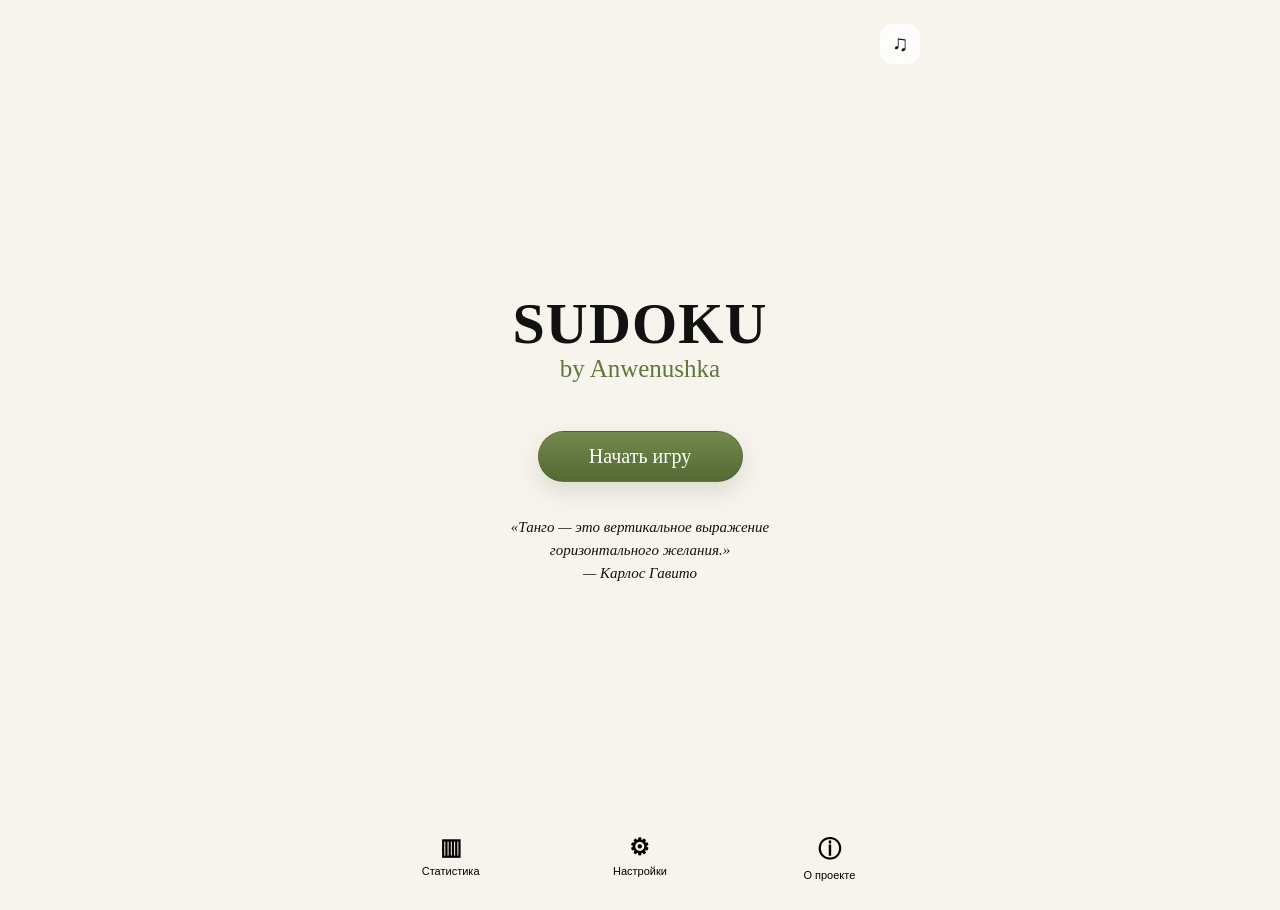
==== commit 4bd31840: "Align visuals, simplify easy mode, and make note button toggle radio" ====
--- a/index.html
+++ b/index.html
@@ -1 +1,19 @@
-<!doctype html><html lang="ru"><head><meta charset="utf-8"><meta name="viewport" content="width=device-width,initial-scale=1,viewport-fit=cover"><meta name="theme-color" content="#f5f3ee"><title>SUDOKU by Anwenushka</title><style>:root{--bg:#f6f4ef;--panel:rgba(255,255,255,.9);--text:#17191d;--muted:#767b84;--line:#d7d4cc;--accent:#667b3d;--danger:#df4a4a}*{box-sizing:border-box}html,body{margin:0;min-height:100%;font-family:-apple-system,BlinkMacSystemFont,"Segoe UI",sans-serif;background:var(--bg);color:var(--text)}button,select,input{font:inherit}.app{min-height:100vh}.screen{display:none;min-height:100vh;padding:16px 14px 22px}.screen.active{display:flex;flex-direction:column}.container{width:min(680px,100%);margin:auto}.card{background:var(--panel);border:1px solid rgba(100,95,85,.18);border-radius:24px;box-shadow:0 18px 44px rgba(60,48,30,.08);backdrop-filter:blur(12px)}body.tango{--bg:#eee6d7;--panel:rgba(255,248,236,.88);--text:#1b170f;--muted:#786f61;--line:#c9bfaf;--accent:#718543;background:#e9dfcc}body.tango .screen{background:radial-gradient(circle at 18% 12%,rgba(255,222,165,.42),transparent 20%),radial-gradient(circle at 85% 18%,rgba(93,109,61,.28),transparent 25%),linear-gradient(180deg,rgba(219,208,186,.74),rgba(245,238,225,.78) 48%,rgba(218,199,169,.68))}.top{display:grid;grid-template-columns:44px 1fr 92px;align-items:center;gap:8px;margin-bottom:14px}.back,.icon{width:42px;height:42px;border:0;border-radius:14px;background:var(--panel);display:grid;place-items:center}.right{display:flex;justify-content:flex-end;gap:8px}.brand{text-align:center;font-family:Georgia,serif;font-size:32px;line-height:1}.by{text-align:center;font-family:"Segoe Script",cursive;color:var(--accent);font-size:15px;margin-top:3px}.title{text-align:center;font-family:Georgia,serif;font-size:36px;margin:0}.start{justify-content:space-between}.hero{flex:1;display:flex;flex-direction:column;justify-content:center;align-items:center;text-align:center}.hero .brand{font-size:56px}.hero .by{font-size:26px}.primary{border:0;border-radius:999px;background:linear-gradient(135deg,#75894a,#4f6230);color:white;padding:15px 28px;font-family:Georgia,serif;font-size:21px}.hero .primary{margin-top:54px}.quote{max-width:420px;margin-top:30px;font-family:Georgia,serif;font-style:italic;line-height:1.5}.nav{display:grid;grid-template-columns:repeat(3,1fr);gap:8px}.nav button{border:0;background:transparent;padding:10px 4px;display:flex;flex-direction:column;align-items:center;gap:5px}.nav b{font-size:22px}.nav span{font-size:12px}.meta{display:grid;grid-template-columns:1fr auto 1fr;gap:8px;align-items:center;margin:3px 0 10px}.level{width:100%;border:1px solid var(--line);background:var(--panel);border-radius:12px;padding:9px 10px}.timer{font-weight:700}.errors{justify-self:end;display:flex;align-items:center;gap:5px;font-size:12px;color:var(--muted);white-space:nowrap}.dots{display:flex;gap:4px}.dot{width:7px;height:7px;border-radius:50%;border:1px solid #999}.dot.on{background:var(--danger);border-color:var(--danger)}.board{aspect-ratio:1;display:grid;grid-template-columns:repeat(9,1fr);border:2px solid #555d66;border-radius:12px;overflow:hidden;background:#fff}.cell{border:0;border-right:1px solid #d2d5d8;border-bottom:1px solid #d2d5d8;background:transparent;font-family:Georgia,serif;font-size:clamp(21px,5.5vw,31px)}.cell:nth-child(9n){border-right:0}.cell:nth-child(n+73){border-bottom:0}.cell[data-c="2"],.cell[data-c="5"]{border-right:2px solid #7f858c}.cell[data-r="2"],.cell[data-r="5"]{border-bottom:2px solid #7f858c}.cell.user{color:var(--accent);font-weight:700}.cell.rel{background:rgba(105,123,70,.06)}.cell.same{background:rgba(105,123,70,.15)}.cell.sel{background:rgba(105,123,70,.26)}.cell.err{color:var(--danger);background:#fff0f0}.msg{height:16px;text-align:center;font-size:12px;color:var(--muted)}.nums{display:grid;grid-template-columns:repeat(9,1fr);gap:6px;margin-top:6px}.num{aspect-ratio:1;border:1px solid rgba(100,100,100,.16);border-radius:50%;background:var(--panel);font-family:Georgia,serif;font-size:21px}.num.chosen{background:var(--accent);color:white}.num.used{opacity:.28}.actions{display:grid;grid-template-columns:repeat(3,1fr);gap:8px;margin-top:8px}.actions button{border:1px solid rgba(100,100,100,.16);border-radius:16px;background:var(--panel);min-height:62px}.actions b{display:block;font-size:23px}.actions small{font-size:11px}.settings{display:grid;gap:12px}.setting{padding:16px;display:grid;grid-template-columns:48px 1fr auto;gap:12px;align-items:center}.setting .si{font-size:30px;text-align:center}.setting h3{margin:0;font-size:17px}.setting p{margin:5px 0 0;color:var(--muted);font-size:13px;line-height:1.4}.volume{grid-column:2/4;display:grid;grid-template-columns:1fr 50px;gap:10px}.volume input{width:100%;accent-color:var(--accent)}.seg{grid-column:2/4;display:grid;grid-template-columns:1fr 1fr;border:1px solid var(--line);border-radius:17px;overflow:hidden}.seg button{border:0;background:transparent;padding:11px}.seg button.active{background:var(--accent);color:white}.switch{width:54px;height:30px;border:0;border-radius:999px;background:#cfd2d5;position:relative}.switch:after{content:"";position:absolute;top:3px;left:3px;width:24px;height:24px;border-radius:50%;background:white}.switch.on{background:var(--accent)}.switch.on:after{left:27px}.danger{grid-column:1/4;border:1px solid var(--danger);color:var(--danger);background:transparent;border-radius:16px;padding:13px}.about{text-align:center;padding:20px}.about .brand{font-size:46px}.about .by{font-size:24px}.lead{font-family:Georgia,serif;font-size:20px;margin:28px auto;max-width:460px}.aboutgrid,.result{display:grid;grid-template-columns:1fr 1fr;gap:12px;padding:18px 0;border-top:1px solid var(--line);border-bottom:1px solid var(--line);font-family:Georgia,serif;font-size:18px;text-align:left}.aboutgrid div:nth-child(even),.result div:nth-child(even){text-align:right}.love{font-family:Georgia,serif;font-style:italic;line-height:1.5;margin-top:20px}.heart{font-size:34px;color:var(--accent)}.win{flex:1;display:flex;flex-direction:column;justify-content:center;align-items:center;text-align:center}.check{width:84px;height:84px;border-radius:50%;display:grid;place-items:center;background:var(--accent);color:white;font-size:43px}.win h1{font:52px Georgia,serif;margin:18px 0 4px}.result{width:min(420px,100%);margin:26px 0;border:0;background:var(--panel);border-radius:20px;padding:18px}.tmsg{font-family:"Segoe Script",cursive;color:#9b3434;font-size:38px;line-height:1.1;margin-bottom:18px}.tnote{font:16px/1.5 Georgia,serif;max-width:430px}.stats{display:grid;grid-template-columns:repeat(2,1fr);gap:12px}.stat{padding:22px;text-align:center}.stat b{display:block;font-size:34px;color:var(--accent)}.radio{position:fixed;right:14px;top:72px;z-index:20;width:min(320px,calc(100vw - 28px));padding:14px;display:none}.radio.show{display:block}.rrow{display:flex;align-items:center;gap:10px}.rdot{width:10px;height:10px;border-radius:50%;background:#aaa}.rdot.on{background:#d35b62}.radio small{color:var(--muted)}.radio button{margin-left:auto;border:0;border-radius:999px;background:var(--accent);color:white;padding:8px 12px}@media(max-width:520px){.screen{padding:14px 12px 20px}.hero .brand{font-size:50px}.hero .by{font-size:23px}.errors{font-size:11px}.dot{width:6px;height:6px}.num{font-size:19px}.setting{grid-template-columns:42px 1fr auto;padding:14px}.setting h3{font-size:15px}.setting p{font-size:12px}}</style></head><body><div class="app"><section id="start" class="screen start active"><div class="container" style="display:flex;flex-direction:column;min-height:calc(100vh - 36px)"><div class="right"><button class="icon radioOpen">♫</button></div><div class="hero"><div class="brand">SUDOKU</div><div class="by">by Anwenushka</div><button id="startGame" class="primary">Начать игру</button><div class="quote">«Танго — это вертикальное выражение горизонтального желания.»<br>— Карлос Гавито</div></div><div class="nav"><button data-nav="stats"><b>▥</b><span>Статистика</span></button><button data-nav="settings"><b>⚙</b><span>Настройки</span></button><button data-nav="about"><b>ⓘ</b><span>О проекте</span></button></div></div></section><section id="game" class="screen"><div class="container"><div class="top"><button class="back" data-nav="start">←</button><div><div class="brand">SUDOKU</div><div class="by">by Anwenushka</div></div><div class="right"><button class="icon radioOpen">♫</button><button class="icon" data-nav="settings">⚙</button></div></div><div class="meta"><select id="level" class="level"><option value="easy">Лёгкая</option><option value="medium" selected>Средняя</option><option value="hard">Сложная</option></select><div id="time" class="timer">00:00</div><div class="errors">Ошибки <span id="dots" class="dots"></span><b id="attemptText">0/5</b></div></div><div id="board" class="board"></div><div id="msg" class="msg"></div><div id="nums" class="nums"></div><div class="actions"><button id="newGame"><b>⟳</b><small>Новая игра</small></button><button id="reloadGame"><b>↻</b><small>Перезагрузка</small></button><button id="hint"><b>💡</b><small>Подсказка <span id="hintCount">3</span></small></button></div></div></section><section id="win" class="screen"><div class="container"><div class="right"><button class="icon" data-nav="start">✕</button></div><div class="win"><div id="normalWin"><div class="check">✓</div><h1>Готово!</h1><div>Вы решили судоку!</div></div><div id="tangoWin" style="display:none"><div class="tmsg">С твоим<br>личным днём<br>танго, Юлик! ♡</div><div class="tnote">Пусть танго и дальше будет тем местом, где ты остаёшься собой, где есть движение, вдохновение и люди, которые это видят и ценят.</div></div><div class="result"><div>Время</div><div id="rTime">00:00</div><div>Ошибки</div><div id="rErrors">0</div><div>Сложность</div><div id="rLevel">Средняя</div></div><button id="again" class="primary">Играть ещё раз</button></div></div></section><section id="settings" class="screen"><div class="container"><div class="top"><button class="back" data-nav="start">←</button><h1 class="title">Настройки</h1><div></div></div><div class="settings"><div class="setting card"><div class="si">♫</div><div><h3>Громкость музыки</h3></div><div id="volumeLabel">70%</div><div class="volume"><input id="volume" type="range" min="0" max="100" value="70"><span></span></div></div><div class="setting card"><div class="si">◉</div><div><h3>Режим оформления</h3><p>21 сентября праздничный режим включается автоматически</p></div><div></div><div class="seg"><button id="modeNormal">Обычный</button><button id="modeTango">Танго</button></div></div><div class="setting card"><div class="si">▦</div><div><h3>Подсвечивать одинаковые цифры</h3><p>Выделять все одинаковые цифры на поле при выборе</p></div><button id="sameSwitch" class="switch"></button></div><div class="setting card"><div class="si">⚠</div><div><h3>Сразу показывать ошибку</h3><p>Неправильная цифра сразу подсвечивается на поле</p></div><button id="errorSwitch" class="switch"></button></div><div class="setting card"><div class="si">⟳</div><div><h3>Сбросить статистику</h3><p>Все данные о сыгранных партиях будут удалены</p></div><div>›</div><button id="resetStats" class="danger">🗑 Сбросить статистику</button></div></div></div></section><section id="about" class="screen"><div class="container card about"><div class="top"><button class="back" data-nav="start">←</button><h1 class="title">О проекте</h1><div></div></div><div class="brand">SUDOKU</div><div class="by">by Anwenushka</div><div class="lead">Небольшая игра, созданная специально для одного человека.</div><div class="aboutgrid"><div>Версия</div><div>1.0</div><div>Создано</div><div>2026</div><div>Автор</div><div>Sander Stripa</div></div><div class="love">Сделано с любовью<br>к хорошим головоломкам, танго<br>и красивым маленьким вещам.</div><div class="heart">♡</div><div class="love">Для Anwenushka. 2026.</div></div></section><section id="stats" class="screen"><div class="container"><div class="top"><button class="back" data-nav="start">←</button><h1 class="title">Статистика</h1><div></div></div><div class="stats"><div class="stat card"><b id="sPlayed">0</b><span>Сыграно</span></div><div class="stat card"><b id="sWon">0</b><span>Решено</span></div><div class="stat card"><b id="sBest">—</b><span>Лучшее время</span></div><div class="stat card"><b id="sMistakes">0</b><span>Ошибок всего</span></div></div></div></section><div id="radio" class="radio card"><div class="rrow"><span id="rdot" class="rdot"></span><div><b>Tango Pasión Radio</b><br><small id="rstatus">эфир выключен</small></div><button id="radioToggle">▶</button></div></div><audio id="audio" preload="none" playsinline src="https://nr1.newradio.it:19180/stream"></audio></div><script>const $=x=>document.getElementById(x),screens=[...document.querySelectorAll('.screen')],store={get(k,d){try{let v=localStorage.getItem(k);return v===null?d:JSON.parse(v)}catch{return d}},set(k,v){localStorage.setItem(k,JSON.stringify(v))}};let settings=store.get('sudoku.settings',{mode:null,highlightSame:true,instantError:true,volume:70}),stats=store.get('sudoku.stats',{played:0,won:0,best:null,mistakes:0});let d=new Date;if(!settings.mode)settings.mode=(d.getMonth()===8&&d.getDate()===21)?'tango':'normal';function nav(id){screens.forEach(s=>s.classList.toggle('active',s.id===id));if(id==='stats')renderStats();scrollTo(0,0)}document.querySelectorAll('[data-nav]').forEach(b=>b.onclick=()=>nav(b.dataset.nav));function applyMode(){document.body.classList.toggle('tango',settings.mode==='tango');$('modeNormal').classList.toggle('active',settings.mode==='normal');$('modeTango').classList.toggle('active',settings.mode==='tango');$('normalWin').style.display=settings.mode==='tango'?'none':'';$('tangoWin').style.display=settings.mode==='tango'?'':'none';store.set('sudoku.settings',settings)}$('modeNormal').onclick=()=>{settings.mode='normal';applyMode()};$('modeTango').onclick=()=>{settings.mode='tango';applyMode()};function sync(){sameSwitch.classList.toggle('on',settings.highlightSame);errorSwitch.classList.toggle('on',settings.instantError);volume.value=settings.volume;volumeLabel.textContent=settings.volume+'%'}sameSwitch.onclick=()=>{settings.highlightSame=!settings.highlightSame;sync();store.set('sudoku.settings',settings);draw()};errorSwitch.onclick=()=>{settings.instantError=!settings.instantError;sync();store.set('sudoku.settings',settings)};const audio=$('audio');audio.volume=settings.volume/100;volume.oninput=e=>{settings.volume=+e.target.value;volumeLabel.textContent=settings.volume+'%';audio.volume=settings.volume/100;store.set('sudoku.settings',settings)};resetStats.onclick=()=>{stats={played:0,won:0,best:null,mistakes:0};store.set('sudoku.stats',stats);renderStats()};function renderStats(){sPlayed.textContent=stats.played;sWon.textContent=stats.won;sBest.textContent=stats.best==null?'—':fmt(stats.best);sMistakes.textContent=stats.mistakes}document.querySelectorAll('.radioOpen').forEach(b=>b.onclick=()=>radio.classList.toggle('show'));radioToggle.onclick=async()=>{if(!audio.paused){audio.pause();return}try{await audio.play()}catch{rstatus.textContent='не удалось запустить'}};audio.onplaying=()=>{rdot.classList.add('on');rstatus.textContent='прямой эфир';radioToggle.textContent='Ⅱ'};audio.onpause=()=>{rdot.classList.remove('on');rstatus.textContent='эфир выключен';radioToggle.textContent='▶'};const P={easy:['530070000600195000098000060800060003400803001700020006060000280000419005000080079','860010000900438000032000090200090006700206004100050009090000520000743008000020013'],medium:['000260701680070090190004500820100040004602900050003028009300074040050036703018000','000590104920010030430007800250400070007905300080006052003600017070080069106042000'],hard:['000000010400000000020000000000050407008000300001090000300400200050100000000806000','000000040700000000050000000000080701002000600004030000600700500080400000000209000']};let puzzle='',solution='',vals=[],initial=[],sel=-1,sec=0,timer=null,started=false,done=false,mistakes=0,hints=3,active=null,wrong=-1;const maxMistakes=5;function solve(p){let a=p.split('').map(Number);function ok(i,n){let r=Math.floor(i/9),c=i%9,br=Math.floor(r/3)*3,bc=Math.floor(c/3)*3;for(let k=0;k<9;k++)if(a[r*9+k]===n||a[k*9+c]===n)return false;for(let rr=br;rr<br+3;rr++)for(let cc=bc;cc<bc+3;cc++)if(a[rr*9+cc]===n)return false;return true}function bt(){let i=a.indexOf(0);if(i<0)return true;for(let n=1;n<=9;n++)if(ok(i,n)){a[i]=n;if(bt())return true;a[i]=0}return false}return bt()?a.join(''):null}for(let n=1;n<=9;n++){let b=document.createElement('button');b.className='num';b.dataset.n=n;b.textContent=n;b.onclick=()=>{active=n;syncNums();if(sel>=0&&puzzle[sel]==='0')put(n);draw()};nums.appendChild(b)}for(let i=0;i<maxMistakes;i++){let q=document.createElement('span');q.className='dot';dots.appendChild(q)}function fmt(s){return String(Math.floor(s/60)).padStart(2,'0')+':'+String(s%60).padStart(2,'0')}function startTimer(){if(started||done)return;started=true;timer=setInterval(()=>{sec++;time.textContent=fmt(sec)},1000)}function setAttempts(){attemptText.textContent=mistakes+'/'+maxMistakes;[...dots.children].forEach((q,i)=>q.classList.toggle('on',i<mistakes))}function syncNums(){document.querySelectorAll('.num').forEach(b=>b.classList.toggle('chosen',+b.dataset.n===active))}function setNumStates(){for(let n=1;n<=9;n++)document.querySelector('.num[data-n="'+n+'"]').classList.toggle('used',vals.filter(v=>v===String(n)).length>=9)}function pick(){let a=P[level.value];return a[Math.floor(Math.random()*a.length)]}function load(p,track=true){puzzle=p;solution=solve(p);vals=[...p].map(v=>v==='0'?'':v);initial=[...vals];sel=-1;sec=0;started=done=false;mistakes=0;hints=3;active=null;wrong=-1;clearInterval(timer);time.textContent='00:00';hintCount.textContent=hints;setAttempts();setNumStates();syncNums();msg.textContent='';draw();if(track){stats.played++;store.set('sudoku.stats',stats)}}function newG(){load(pick(),true)}function reload(){vals=[...initial];sel=-1;sec=0;started=done=false;mistakes=0;hints=3;active=null;wrong=-1;clearInterval(timer);time.textContent='00:00';hintCount.textContent=hints;setAttempts();setNumStates();syncNums();draw()}function draw(){board.innerHTML='';vals.forEach((v,i)=>{let r=Math.floor(i/9),c=i%9,b=document.createElement('button');b.className='cell'+(puzzle[i]!=='0'?' fixed':v?' user':'');b.dataset.r=r;b.dataset.c=c;b.textContent=v;if(sel>=0){let sr=Math.floor(sel/9),sc=sel%9,sameBox=Math.floor(r/3)===Math.floor(sr/3)&&Math.floor(c/3)===Math.floor(sc/3);if(r===sr||c===sc||sameBox)b.classList.add('rel');if(i===sel)b.classList.add('sel');if(settings.highlightSame&&vals[sel]&&v===vals[sel])b.classList.add('same')}if(settings.highlightSame&&active&&v===String(active))b.classList.add('same');if(i===wrong)b.classList.add('err');b.onclick=()=>{sel=i;if(v){active=+v;syncNums()}startTimer();draw()};board.appendChild(b)})}function put(n){if(done||sel<0||puzzle[sel]!=='0')return;startTimer();let i=sel;vals[i]=String(n);active=n;syncNums();if(String(n)!==solution[i]){mistakes++;stats.mistakes++;store.set('sudoku.stats',stats);setAttempts();wrong=i;draw();setTimeout(()=>{vals[i]='';wrong=-1;draw()},settings.instantError?550:120);msg.textContent='Неправильная цифра';if(mistakes>=maxMistakes)reload();return}wrong=-1;draw();setNumStates();msg.textContent='';if(vals.every(Boolean))finish()}function giveHint(){if(done||hints<=0)return;let i=sel;if(i<0||puzzle[i]!=='0'||vals[i]===solution[i])i=vals.findIndex((v,k)=>puzzle[k]==='0'&&v!==solution[k]);if(i<0)return;vals[i]=solution[i];sel=i;active=+solution[i];hints--;hintCount.textContent=hints;syncNums();setNumStates();draw();if(vals.every(Boolean))finish()}function finish(){done=true;clearInterval(timer);stats.won++;if(stats.best==null||sec<stats.best)stats.best=sec;store.set('sudoku.stats',stats);rTime.textContent=fmt(sec);rErrors.textContent=mistakes;rLevel.textContent=level.selectedOptions[0].textContent;applyMode();nav('win')}startGame.onclick=()=>{newG();nav('game')};newGame.onclick=newG;reloadGame.onclick=reload;hint.onclick=giveHint;again.onclick=()=>{newG();nav('game')};level.onchange=newG;applyMode();sync();renderStats();</script></body></html>+<!doctype html><html lang="ru"><head><meta charset="utf-8"><meta name="viewport" content="width=device-width,initial-scale=1,viewport-fit=cover"><meta name="theme-color" content="#f6f3ec"><title>SUDOKU by Anwenushka</title><style>
+:root{--bg:#f7f4ee;--card:#fffdf9;--text:#111;--muted:#7c7d80;--line:#d7d3ca;--olive:#61773b;--olive2:#e9eee1;--red:#df454b}*{box-sizing:border-box}html,body{margin:0;min-height:100%;background:var(--bg);color:var(--text);font-family:-apple-system,BlinkMacSystemFont,"SF Pro Display","Segoe UI",sans-serif}button,select,input{font:inherit}.app{min-height:100vh}.screen{display:none;min-height:100vh;padding:14px 12px 20px;position:relative;overflow:hidden}.screen.active{display:flex;flex-direction:column}.screen:before{content:"";position:fixed;inset:0;z-index:-2;background:linear-gradient(135deg,#fbfaf6,#f2eee6)}.screen:after{content:"";position:fixed;inset:0;z-index:-1;pointer-events:none;background:radial-gradient(ellipse at 5% 10%,rgba(80,95,58,.08),transparent 22%),radial-gradient(ellipse at 95% 26%,rgba(80,95,58,.07),transparent 24%)}body.tango{--bg:#ece4d4;--card:#fff9ee;--muted:#756d62;--line:#c9c0b1;--olive:#6a7c3d}body.tango .screen:before{background:radial-gradient(circle at 20% 18%,rgba(255,206,134,.42),transparent 20%),radial-gradient(circle at 80% 14%,rgba(102,119,64,.28),transparent 22%),linear-gradient(160deg,#d8cfbb,#f1e8da 54%,#cbb99b)}body.tango .screen:after{background:radial-gradient(ellipse at 4% 12%,rgba(49,66,33,.22) 0 4%,transparent 5%),radial-gradient(ellipse at 92% 16%,rgba(49,66,33,.20) 0 5%,transparent 6%),radial-gradient(circle at 15% 76%,rgba(123,56,49,.12),transparent 17%);filter:blur(8px)}.wrap{width:min(520px,100%);margin:auto}.top{display:grid;grid-template-columns:42px 1fr 92px;align-items:center;gap:8px;margin-bottom:10px}.right{display:flex;justify-content:flex-end;gap:7px}.back,.icon{width:40px;height:40px;border:0;border-radius:13px;background:rgba(255,255,255,.82);display:grid;place-items:center;color:var(--text);font-size:22px}.back{background:transparent;font-size:28px}.radio-on{background:var(--olive)!important;color:#fff!important}.brand{text-align:center;font-family:Georgia,"Times New Roman",serif;font-size:30px;font-weight:600;letter-spacing:.02em;line-height:.95}.by{text-align:center;font-family:"Snell Roundhand","Segoe Script",cursive;color:var(--olive);font-size:14px;margin-top:4px}.title{font:400 35px Georgia,serif;text-align:center;margin:0}.card{background:rgba(255,255,255,.64);border:1px solid rgba(117,111,98,.22);border-radius:20px;box-shadow:0 10px 28px rgba(54,45,31,.05);backdrop-filter:blur(14px)}
+.start .wrap{display:flex;flex-direction:column;min-height:calc(100vh - 34px)}.start .right{height:46px}.hero{flex:1;display:flex;flex-direction:column;justify-content:center;align-items:center;text-align:center;padding:6px 16px 20px}.hero .brand{font-size:52px}.hero .by{font-size:25px}.primary{border:1px solid rgba(58,74,34,.28);border-radius:999px;background:linear-gradient(#74894c,#546933);color:#fff;padding:13px 28px;font:20px Georgia,serif;box-shadow:0 9px 24px rgba(72,91,43,.17)}.hero .primary{margin-top:48px;min-width:205px}.quote{margin-top:34px;max-width:360px;font:italic 15px/1.55 Georgia,serif}.nav{display:grid;grid-template-columns:repeat(3,1fr);gap:8px}.nav button{border:0;background:transparent;padding:9px 4px;display:flex;flex-direction:column;align-items:center;gap:4px}.nav b{font-size:23px}.nav span{font-size:11px}body.tango .hero .brand,body.tango .hero .by,body.tango .quote,body.tango .nav button{color:#fffaf0;text-shadow:0 2px 10px rgba(48,31,18,.45)}body.tango .hero .by{color:#f5efe4}
+.meta{display:grid;grid-template-columns:1fr auto 1fr;gap:7px;align-items:center;margin:3px 0 9px}.level{width:100%;appearance:none;border:1px solid var(--line);background:var(--card);border-radius:9px;padding:8px 28px 8px 9px;font-size:12px}.timer{font:600 16px Georgia,serif;white-space:nowrap}.errors{justify-self:end;display:flex;align-items:center;gap:4px;font-size:10px;color:var(--muted);white-space:nowrap}.dots{display:flex;gap:3px}.dot{width:6px;height:6px;border-radius:50%;border:1px solid #9da0a3}.dot.on{background:var(--red);border-color:var(--red)}.board{aspect-ratio:1;display:grid;grid-template-columns:repeat(9,1fr);border:1.8px solid #555b60;border-radius:10px;overflow:hidden;background:var(--card)}.cell{border:0;border-right:1px solid #d7d9dc;border-bottom:1px solid #d7d9dc;background:transparent;font:clamp(20px,5.4vw,28px) Georgia,serif}.cell:nth-child(9n){border-right:0}.cell:nth-child(n+73){border-bottom:0}.cell[data-c="2"],.cell[data-c="5"]{border-right:1.8px solid #858b8f}.cell[data-r="2"],.cell[data-r="5"]{border-bottom:1.8px solid #858b8f}.cell.fixed{font-weight:600}.cell.user{color:var(--olive);font-weight:700}.cell.rel{background:rgba(97,119,59,.05)}.cell.same{background:rgba(97,119,59,.14)}.cell.sel{background:rgba(97,119,59,.28)}.cell.err{color:var(--red);background:#fff0f0}.msg{height:12px;text-align:center;font-size:11px;color:var(--muted)}.nums{display:grid;grid-template-columns:repeat(9,1fr);gap:4px;margin:5px 0}.num{aspect-ratio:1;border:1px solid #e2ded5;border-radius:8px;background:var(--card);font:19px Georgia,serif}.num.chosen{background:var(--olive);color:#fff}.num.used{opacity:.28}.actions{display:grid;grid-template-columns:repeat(3,1fr);gap:7px;margin-top:7px}.actions button{border:1px solid #e2ded5;border-radius:12px;background:var(--card);min-height:58px}.actions b{display:block;font-size:22px}.actions small{font-size:10px}
+.settings{display:grid;gap:10px}.setting{padding:15px;display:grid;grid-template-columns:46px 1fr auto;gap:10px;align-items:center}.si{font-size:27px;text-align:center}.setting h3{margin:0;font-size:15px;font-weight:400}.setting p{margin:4px 0 0;color:var(--muted);font-size:12px;line-height:1.35}.volume{grid-column:2/4;display:grid;grid-template-columns:1fr 48px;gap:8px;align-items:center}.volume input{width:100%;accent-color:var(--olive)}.seg{grid-column:2/4;display:grid;grid-template-columns:1fr 1fr;border:1px solid var(--line);border-radius:16px;overflow:hidden;background:rgba(255,255,255,.38)}.seg button{border:0;background:transparent;padding:10px}.seg button.active{background:linear-gradient(#74894c,#596e37);color:#fff}.switch{width:52px;height:29px;border:0;border-radius:999px;background:#c9ccca;position:relative}.switch:after{content:"";position:absolute;top:3px;left:3px;width:23px;height:23px;border-radius:50%;background:#fff;transition:.18s}.switch.on{background:linear-gradient(#74894c,#596e37)}.switch.on:after{left:26px}.danger{grid-column:1/4;border:1px solid var(--red);color:var(--red);background:transparent;border-radius:15px;padding:12px}.about{text-align:center;padding:18px 20px 26px}.about .brand{font-size:44px}.about .by{font-size:23px}.lead{font:19px/1.4 Georgia,serif;margin:26px auto;max-width:430px}.aboutgrid,.result{display:grid;grid-template-columns:1fr 1fr;gap:12px;padding:16px 0;border-top:1px solid var(--line);border-bottom:1px solid var(--line);font:17px Georgia,serif;text-align:left}.aboutgrid div:nth-child(even),.result div:nth-child(even){text-align:right}.love{font:italic 17px/1.5 Georgia,serif;margin-top:18px}.heart{font-size:32px;color:var(--olive)}.win{flex:1;display:flex;flex-direction:column;justify-content:center;align-items:center;text-align:center}.check{width:78px;height:78px;border-radius:50%;display:grid;place-items:center;background:var(--olive);color:#fff;font-size:40px}.win h1{font:48px Georgia,serif;margin:16px 0 4px}.result{width:min(390px,100%);margin:22px 0;border:0;padding:16px}.tmsg{font-family:"Snell Roundhand","Segoe Script",cursive;color:#9b3434;font-size:36px;line-height:1.1;margin-bottom:18px}.tnote{font:15px/1.5 Georgia,serif;max-width:420px}.stats{display:grid;grid-template-columns:repeat(2,1fr);gap:10px}.stat{padding:20px;text-align:center}.stat b{display:block;font-size:32px;color:var(--olive)}
+@media(min-width:700px){.screen{padding-top:24px}.wrap{width:560px}.hero .brand{font-size:58px}.board{max-width:520px;margin:auto}.num,.actions{max-width:520px;margin-left:auto;margin-right:auto}.meta{max-width:520px;margin-left:auto;margin-right:auto;width:100%}}
+</style></head><body><div class="app">
+<section id="start" class="screen start active"><div class="wrap"><div class="right"><button class="icon radioOpen">♫</button></div><div class="hero"><div class="brand">SUDOKU</div><div class="by">by Anwenushka</div><button id="startGame" class="primary">Начать игру</button><div class="quote">«Танго — это вертикальное выражение горизонтального желания.»<br>— Карлос Гавито</div></div><div class="nav"><button data-nav="stats"><b>▥</b><span>Статистика</span></button><button data-nav="settings"><b>⚙</b><span>Настройки</span></button><button data-nav="about"><b>ⓘ</b><span>О проекте</span></button></div></div></section>
+<section id="game" class="screen"><div class="wrap"><div class="top"><button class="back" data-nav="start">←</button><div><div class="brand">SUDOKU</div><div class="by">by Anwenushka</div></div><div class="right"><button class="icon radioOpen">♫</button><button class="icon" data-nav="settings">⚙</button></div></div><div class="meta"><select id="level" class="level"><option value="easy">Лёгкая</option><option value="medium" selected>Средняя</option><option value="hard">Сложная</option></select><div id="time" class="timer">00:00</div><div class="errors">Ошибки <span id="dots" class="dots"></span><b id="attemptText">0/5</b></div></div><div id="board" class="board"></div><div id="msg" class="msg"></div><div id="nums" class="nums"></div><div class="actions"><button id="newGame"><b>⟳</b><small>Новая игра</small></button><button id="reloadGame"><b>↻</b><small>Перезагрузка</small></button><button id="hint"><b>💡</b><small>Подсказка <span id="hintCount">3</span></small></button></div></div></section>
+<section id="win" class="screen"><div class="wrap"><div class="right"><button class="icon" data-nav="start">✕</button></div><div class="win"><div id="normalWin"><div class="check">✓</div><h1>Готово!</h1><div>Вы решили судоку!</div></div><div id="tangoWin" style="display:none"><div class="tmsg">С твоим<br>личным днём<br>танго, Юлик! ♡</div><div class="tnote">Пусть танго и дальше будет тем местом, где ты остаёшься собой, где есть движение, вдохновение и люди, которые это видят и ценят.</div></div><div class="result"><div>Время</div><div id="rTime">00:00</div><div>Ошибки</div><div id="rErrors">0</div><div>Сложность</div><div id="rLevel">Средняя</div></div><button id="again" class="primary">Играть ещё раз</button></div></div></section>
+<section id="settings" class="screen"><div class="wrap"><div class="top"><button class="back" data-nav="start">←</button><h1 class="title">Настройки</h1><div></div></div><div class="settings"><div class="setting card"><div class="si">♫</div><div><h3>Громкость музыки</h3></div><div id="volumeLabel">70%</div><div class="volume"><input id="volume" type="range" min="0" max="100" value="70"><span></span></div></div><div class="setting card"><div class="si">◉</div><div><h3>Режим оформления</h3><p>21 сентября праздничный режим включается автоматически</p></div><div></div><div class="seg"><button id="modeNormal">Обычный</button><button id="modeTango">Танго</button></div></div><div class="setting card"><div class="si">▦</div><div><h3>Подсвечивать одинаковые цифры</h3><p>Выделять все одинаковые цифры на поле при выборе</p></div><button id="sameSwitch" class="switch"></button></div><div class="setting card"><div class="si">⚠</div><div><h3>Сразу показывать ошибку</h3><p>Неправильная цифра сразу подсвечивается на поле</p></div><button id="errorSwitch" class="switch"></button></div><div class="setting card"><div class="si">⟳</div><div><h3>Сбросить статистику</h3><p>Все данные о сыгранных партиях будут удалены</p></div><div>›</div><button id="resetStats" class="danger">🗑 Сбросить статистику</button></div></div></div></section>
+<section id="about" class="screen"><div class="wrap card about"><div class="top"><button class="back" data-nav="start">←</button><h1 class="title">О проекте</h1><div></div></div><div class="brand">SUDOKU</div><div class="by">by Anwenushka</div><div class="lead">Небольшая игра, созданная специально для одного человека.</div><div class="aboutgrid"><div>Версия</div><div>1.0</div><div>Создано</div><div>2026</div><div>Автор</div><div>Sander Stripa</div></div><div class="love">Сделано с любовью<br>к хорошим головоломкам, танго<br>и красивым маленьким вещам.</div><div class="heart">♡</div><div class="love">Для Anwenushka. 2026.</div></div></section>
+<section id="stats" class="screen"><div class="wrap"><div class="top"><button class="back" data-nav="start">←</button><h1 class="title">Статистика</h1><div></div></div><div class="stats"><div class="stat card"><b id="sPlayed">0</b><span>Сыграно</span></div><div class="stat card"><b id="sWon">0</b><span>Решено</span></div><div class="stat card"><b id="sBest">—</b><span>Лучшее время</span></div><div class="stat card"><b id="sMistakes">0</b><span>Ошибок всего</span></div></div></div></section>
+<audio id="radioAudio" preload="none" playsinline src="https://nr1.newradio.it:19180/stream"></audio></div><script>
+const $=id=>document.getElementById(id),screens=[...document.querySelectorAll('.screen')],store={get(k,d){try{return JSON.parse(localStorage.getItem(k))??d}catch{return d}},set(k,v){localStorage.setItem(k,JSON.stringify(v))}};const settings=store.get('sudoku.settings',{mode:null,highlightSame:true,instantError:true,volume:70}),stats=store.get('sudoku.stats',{played:0,won:0,best:null,mistakes:0}),today=new Date();if(!settings.mode)settings.mode=(today.getMonth()===8&&today.getDate()===21)?'tango':'normal';
+function applyMode(){document.body.classList.toggle('tango',settings.mode==='tango');$('modeNormal').classList.toggle('active',settings.mode==='normal');$('modeTango').classList.toggle('active',settings.mode==='tango');$('normalWin').style.display=settings.mode==='tango'?'none':'';$('tangoWin').style.display=settings.mode==='tango'?'':'none';store.set('sudoku.settings',settings)}function nav(id){screens.forEach(s=>s.classList.toggle('active',s.id===id));if(id==='stats')renderStats();scrollTo(0,0)}document.querySelectorAll('[data-nav]').forEach(b=>b.onclick=()=>nav(b.dataset.nav));$('startGame').onclick=()=>{newGame();nav('game')};$('modeNormal').onclick=()=>{settings.mode='normal';applyMode()};$('modeTango').onclick=()=>{settings.mode='tango';applyMode()};function syncSettings(){$('sameSwitch').classList.toggle('on',settings.highlightSame);$('errorSwitch').classList.toggle('on',settings.instantError);$('volume').value=settings.volume;$('volumeLabel').textContent=settings.volume+'%'}$('sameSwitch').onclick=()=>{settings.highlightSame=!settings.highlightSame;syncSettings();store.set('sudoku.settings',settings);draw()};$('errorSwitch').onclick=()=>{settings.instantError=!settings.instantError;syncSettings();store.set('sudoku.settings',settings)};$('resetStats').onclick=()=>{stats.played=stats.won=stats.mistakes=0;stats.best=null;store.set('sudoku.stats',stats);renderStats()};function renderStats(){$('sPlayed').textContent=stats.played;$('sWon').textContent=stats.won;$('sBest').textContent=stats.best==null?'—':fmt(stats.best);$('sMistakes').textContent=stats.mistakes}
+const audio=$('radioAudio');audio.volume=settings.volume/100;$('volume').oninput=e=>{settings.volume=+e.target.value;$('volumeLabel').textContent=settings.volume+'%';audio.volume=settings.volume/100;store.set('sudoku.settings',settings)};async function toggleRadio(){if(!audio.paused){audio.pause();return}try{await audio.play()}catch{}}document.querySelectorAll('.radioOpen').forEach(b=>b.onclick=toggleRadio);audio.onplaying=()=>document.querySelectorAll('.radioOpen').forEach(b=>b.classList.add('radio-on'));audio.onpause=()=>document.querySelectorAll('.radioOpen').forEach(b=>b.classList.remove('radio-on'));
+const P={easy:["504608012072105340198042067059060420426053701703904806901037084087019035045086070"],medium:["000260701680070090190004500820100040004602900050003028009300074040050036703018000","000590104920010030430007800250400070007905300080006052003600017070080069106042000"],hard:["000000010400000000020000000000050407008000300001090000300400200050100000000806000"]};let puzzle='',solution='',vals=[],initialVals=[],sel=-1,sec=0,timer=null,started=false,done=false,mistakes=0,hints=3,active=null,wrong=-1;const maxMistakes=5;function solve(p){const a=p.split('').map(Number);function ok(i,n){const r=~~(i/9),c=i%9,br=~~(r/3)*3,bc=~~(c/3)*3;for(let k=0;k<9;k++)if(a[r*9+k]===n||a[k*9+c]===n)return false;for(let y=br;y<br+3;y++)for(let x=bc;x<bc+3;x++)if(a[y*9+x]===n)return false;return true}function bt(){const i=a.indexOf(0);if(i<0)return true;for(let n=1;n<10;n++)if(ok(i,n)){a[i]=n;if(bt())return true;a[i]=0}return false}return bt()?a.join(''):null}for(let n=1;n<10;n++){const b=document.createElement('button');b.className='num';b.dataset.n=n;b.textContent=n;b.onclick=()=>{active=n;syncNums();if(sel>=0&&puzzle[sel]==='0')put(n);draw()};$('nums').appendChild(b)}for(let i=0;i<5;i++){const d=document.createElement('span');d.className='dot';$('dots').appendChild(d)}function fmt(s){return String(~~(s/60)).padStart(2,'0')+':'+String(s%60).padStart(2,'0')}function startTimer(){if(started||done)return;started=true;timer=setInterval(()=>{$('time').textContent=fmt(++sec)},1000)}function setAttempts(){$('attemptText').textContent=mistakes+'/5';[...$('dots').children].forEach((d,i)=>d.classList.toggle('on',i<mistakes))}function syncNums(){document.querySelectorAll('.num').forEach(b=>b.classList.toggle('chosen',+b.dataset.n===active))}function setNumStates(){for(let n=1;n<10;n++){const c=vals.filter(v=>v===String(n)).length;document.querySelector('.num[data-n="'+n+'"]').classList.toggle('used',c>=9)}}function load(p,track=true){puzzle=p;solution=solve(p);vals=[...p].map(x=>x==='0'?'':x);initialVals=[...vals];sel=-1;sec=0;started=false;done=false;mistakes=0;hints=3;active=null;wrong=-1;clearInterval(timer);$('time').textContent='00:00';$('hintCount').textContent=3;setAttempts();setNumStates();syncNums();$('msg').textContent='';draw();if(track){stats.played++;store.set('sudoku.stats',stats)}}function pick(){const a=P[$('level').value];return a[Math.floor(Math.random()*a.length)]}function newGame(){load(pick(),true)}function reloadGame(){vals=[...initialVals];sel=-1;sec=0;started=false;done=false;mistakes=0;hints=3;active=null;wrong=-1;clearInterval(timer);$('time').textContent='00:00';$('hintCount').textContent=3;setAttempts();setNumStates();syncNums();draw()}function draw(){$('board').innerHTML='';vals.forEach((v,i)=>{const r=~~(i/9),c=i%9,b=document.createElement('button');b.className='cell'+(puzzle[i]!=='0'?' fixed':v?' user':'');b.dataset.r=r;b.dataset.c=c;b.textContent=v;if(sel>=0){const sr=~~(sel/9),sc=sel%9,box=~~(r/3)===~~(sr/3)&&~~(c/3)===~~(sc/3);if(r===sr||c===sc||box)b.classList.add('rel');if(i===sel)b.classList.add('sel');if(settings.highlightSame&&vals[sel]&&v===vals[sel])b.classList.add('same')}if(settings.highlightSame&&active&&v===String(active))b.classList.add('same');if(i===wrong)b.classList.add('err');b.onclick=()=>{sel=i;if(v){active=+v;syncNums()}startTimer();draw()};$('board').appendChild(b)})}function clearWrong(i){setTimeout(()=>{if(vals[i]!==solution[i])vals[i]='';if(wrong===i)wrong=-1;setNumStates();draw()},500)}function put(n){if(done||sel<0||puzzle[sel]!=='0')return;startTimer();const i=sel;vals[i]=String(n);active=n;syncNums();if(String(n)!==solution[i]){mistakes++;stats.mistakes++;store.set('sudoku.stats',stats);setAttempts();if(settings.instantError){wrong=i;draw();clearWrong(i)}else{vals[i]='';draw()}$('msg').textContent='Неправильная цифра';if(mistakes>=5)reloadGame();return}wrong=-1;draw();setNumStates();$('msg').textContent='';if(vals.every(Boolean))finish()}function hint(){if(done||hints<=0)return;let i=sel;if(i<0||puzzle[i]!=='0'||vals[i]===solution[i])i=vals.findIndex((v,k)=>puzzle[k]==='0'&&v!==solution[k]);if(i<0)return;vals[i]=solution[i];sel=i;active=+solution[i];$('hintCount').textContent=--hints;syncNums();setNumStates();draw();if(vals.every(Boolean))finish()}function finish(){done=true;clearInterval(timer);stats.won++;if(stats.best==null||sec<stats.best)stats.best=sec;store.set('sudoku.stats',stats);$('rTime').textContent=fmt(sec);$('rErrors').textContent=mistakes;$('rLevel').textContent=$('level').selectedOptions[0].textContent;applyMode();nav('win')}$('newGame').onclick=newGame;$('reloadGame').onclick=reloadGame;$('hint').onclick=hint;$('again').onclick=()=>{newGame();nav('game')};$('level').onchange=newGame;applyMode();syncSettings();renderStats();
+</script></body></html>
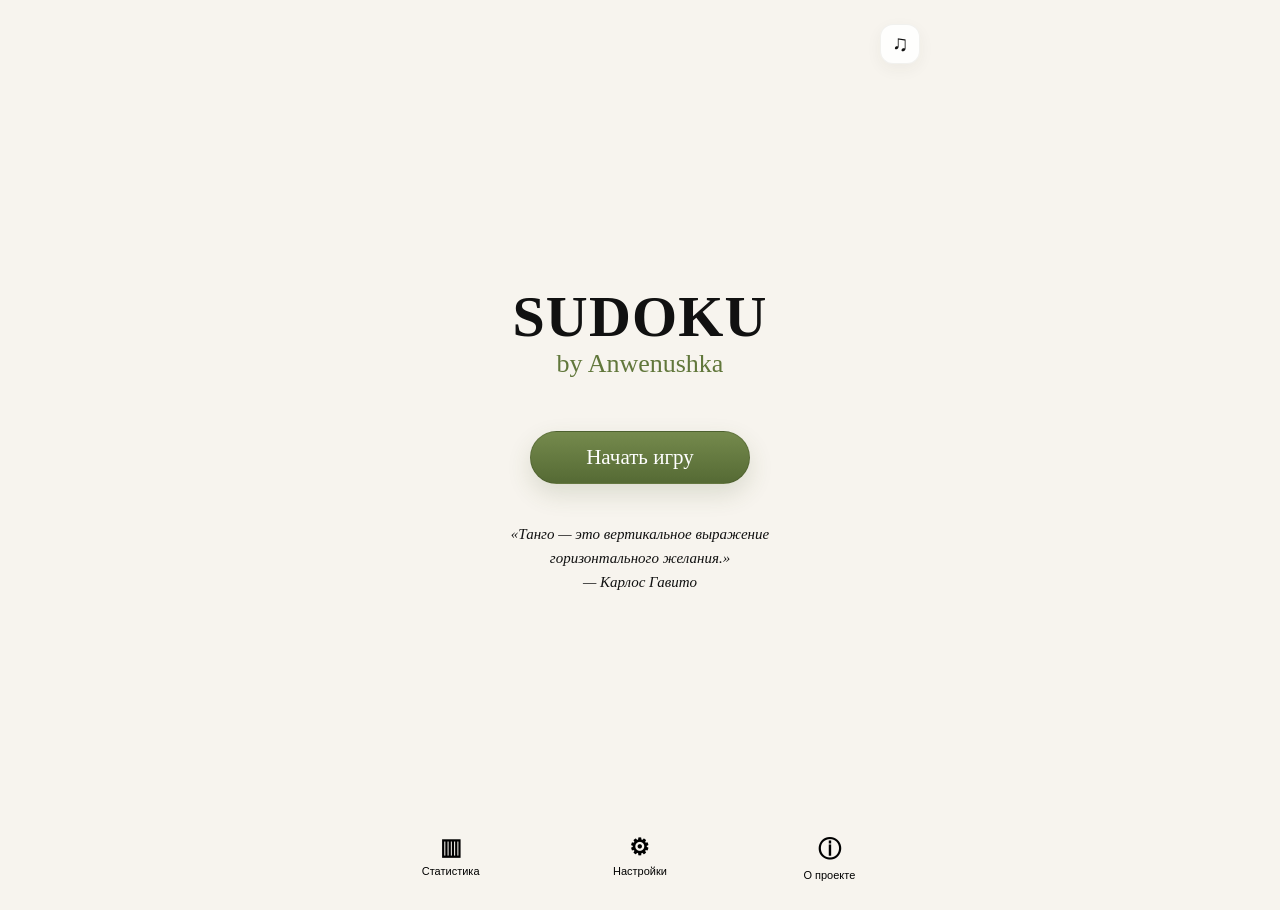
==== commit 8f935b69: "Refine visuals to match references" ====
--- a/index.html
+++ b/index.html
@@ -1,8 +1,8 @@
 <!doctype html><html lang="ru"><head><meta charset="utf-8"><meta name="viewport" content="width=device-width,initial-scale=1,viewport-fit=cover"><meta name="theme-color" content="#f6f3ec"><title>SUDOKU by Anwenushka</title><style>
-:root{--bg:#f7f4ee;--card:#fffdf9;--text:#111;--muted:#7c7d80;--line:#d7d3ca;--olive:#61773b;--olive2:#e9eee1;--red:#df454b}*{box-sizing:border-box}html,body{margin:0;min-height:100%;background:var(--bg);color:var(--text);font-family:-apple-system,BlinkMacSystemFont,"SF Pro Display","Segoe UI",sans-serif}button,select,input{font:inherit}.app{min-height:100vh}.screen{display:none;min-height:100vh;padding:14px 12px 20px;position:relative;overflow:hidden}.screen.active{display:flex;flex-direction:column}.screen:before{content:"";position:fixed;inset:0;z-index:-2;background:linear-gradient(135deg,#fbfaf6,#f2eee6)}.screen:after{content:"";position:fixed;inset:0;z-index:-1;pointer-events:none;background:radial-gradient(ellipse at 5% 10%,rgba(80,95,58,.08),transparent 22%),radial-gradient(ellipse at 95% 26%,rgba(80,95,58,.07),transparent 24%)}body.tango{--bg:#ece4d4;--card:#fff9ee;--muted:#756d62;--line:#c9c0b1;--olive:#6a7c3d}body.tango .screen:before{background:radial-gradient(circle at 20% 18%,rgba(255,206,134,.42),transparent 20%),radial-gradient(circle at 80% 14%,rgba(102,119,64,.28),transparent 22%),linear-gradient(160deg,#d8cfbb,#f1e8da 54%,#cbb99b)}body.tango .screen:after{background:radial-gradient(ellipse at 4% 12%,rgba(49,66,33,.22) 0 4%,transparent 5%),radial-gradient(ellipse at 92% 16%,rgba(49,66,33,.20) 0 5%,transparent 6%),radial-gradient(circle at 15% 76%,rgba(123,56,49,.12),transparent 17%);filter:blur(8px)}.wrap{width:min(520px,100%);margin:auto}.top{display:grid;grid-template-columns:42px 1fr 92px;align-items:center;gap:8px;margin-bottom:10px}.right{display:flex;justify-content:flex-end;gap:7px}.back,.icon{width:40px;height:40px;border:0;border-radius:13px;background:rgba(255,255,255,.82);display:grid;place-items:center;color:var(--text);font-size:22px}.back{background:transparent;font-size:28px}.radio-on{background:var(--olive)!important;color:#fff!important}.brand{text-align:center;font-family:Georgia,"Times New Roman",serif;font-size:30px;font-weight:600;letter-spacing:.02em;line-height:.95}.by{text-align:center;font-family:"Snell Roundhand","Segoe Script",cursive;color:var(--olive);font-size:14px;margin-top:4px}.title{font:400 35px Georgia,serif;text-align:center;margin:0}.card{background:rgba(255,255,255,.64);border:1px solid rgba(117,111,98,.22);border-radius:20px;box-shadow:0 10px 28px rgba(54,45,31,.05);backdrop-filter:blur(14px)}
-.start .wrap{display:flex;flex-direction:column;min-height:calc(100vh - 34px)}.start .right{height:46px}.hero{flex:1;display:flex;flex-direction:column;justify-content:center;align-items:center;text-align:center;padding:6px 16px 20px}.hero .brand{font-size:52px}.hero .by{font-size:25px}.primary{border:1px solid rgba(58,74,34,.28);border-radius:999px;background:linear-gradient(#74894c,#546933);color:#fff;padding:13px 28px;font:20px Georgia,serif;box-shadow:0 9px 24px rgba(72,91,43,.17)}.hero .primary{margin-top:48px;min-width:205px}.quote{margin-top:34px;max-width:360px;font:italic 15px/1.55 Georgia,serif}.nav{display:grid;grid-template-columns:repeat(3,1fr);gap:8px}.nav button{border:0;background:transparent;padding:9px 4px;display:flex;flex-direction:column;align-items:center;gap:4px}.nav b{font-size:23px}.nav span{font-size:11px}body.tango .hero .brand,body.tango .hero .by,body.tango .quote,body.tango .nav button{color:#fffaf0;text-shadow:0 2px 10px rgba(48,31,18,.45)}body.tango .hero .by{color:#f5efe4}
-.meta{display:grid;grid-template-columns:1fr auto 1fr;gap:7px;align-items:center;margin:3px 0 9px}.level{width:100%;appearance:none;border:1px solid var(--line);background:var(--card);border-radius:9px;padding:8px 28px 8px 9px;font-size:12px}.timer{font:600 16px Georgia,serif;white-space:nowrap}.errors{justify-self:end;display:flex;align-items:center;gap:4px;font-size:10px;color:var(--muted);white-space:nowrap}.dots{display:flex;gap:3px}.dot{width:6px;height:6px;border-radius:50%;border:1px solid #9da0a3}.dot.on{background:var(--red);border-color:var(--red)}.board{aspect-ratio:1;display:grid;grid-template-columns:repeat(9,1fr);border:1.8px solid #555b60;border-radius:10px;overflow:hidden;background:var(--card)}.cell{border:0;border-right:1px solid #d7d9dc;border-bottom:1px solid #d7d9dc;background:transparent;font:clamp(20px,5.4vw,28px) Georgia,serif}.cell:nth-child(9n){border-right:0}.cell:nth-child(n+73){border-bottom:0}.cell[data-c="2"],.cell[data-c="5"]{border-right:1.8px solid #858b8f}.cell[data-r="2"],.cell[data-r="5"]{border-bottom:1.8px solid #858b8f}.cell.fixed{font-weight:600}.cell.user{color:var(--olive);font-weight:700}.cell.rel{background:rgba(97,119,59,.05)}.cell.same{background:rgba(97,119,59,.14)}.cell.sel{background:rgba(97,119,59,.28)}.cell.err{color:var(--red);background:#fff0f0}.msg{height:12px;text-align:center;font-size:11px;color:var(--muted)}.nums{display:grid;grid-template-columns:repeat(9,1fr);gap:4px;margin:5px 0}.num{aspect-ratio:1;border:1px solid #e2ded5;border-radius:8px;background:var(--card);font:19px Georgia,serif}.num.chosen{background:var(--olive);color:#fff}.num.used{opacity:.28}.actions{display:grid;grid-template-columns:repeat(3,1fr);gap:7px;margin-top:7px}.actions button{border:1px solid #e2ded5;border-radius:12px;background:var(--card);min-height:58px}.actions b{display:block;font-size:22px}.actions small{font-size:10px}
-.settings{display:grid;gap:10px}.setting{padding:15px;display:grid;grid-template-columns:46px 1fr auto;gap:10px;align-items:center}.si{font-size:27px;text-align:center}.setting h3{margin:0;font-size:15px;font-weight:400}.setting p{margin:4px 0 0;color:var(--muted);font-size:12px;line-height:1.35}.volume{grid-column:2/4;display:grid;grid-template-columns:1fr 48px;gap:8px;align-items:center}.volume input{width:100%;accent-color:var(--olive)}.seg{grid-column:2/4;display:grid;grid-template-columns:1fr 1fr;border:1px solid var(--line);border-radius:16px;overflow:hidden;background:rgba(255,255,255,.38)}.seg button{border:0;background:transparent;padding:10px}.seg button.active{background:linear-gradient(#74894c,#596e37);color:#fff}.switch{width:52px;height:29px;border:0;border-radius:999px;background:#c9ccca;position:relative}.switch:after{content:"";position:absolute;top:3px;left:3px;width:23px;height:23px;border-radius:50%;background:#fff;transition:.18s}.switch.on{background:linear-gradient(#74894c,#596e37)}.switch.on:after{left:26px}.danger{grid-column:1/4;border:1px solid var(--red);color:var(--red);background:transparent;border-radius:15px;padding:12px}.about{text-align:center;padding:18px 20px 26px}.about .brand{font-size:44px}.about .by{font-size:23px}.lead{font:19px/1.4 Georgia,serif;margin:26px auto;max-width:430px}.aboutgrid,.result{display:grid;grid-template-columns:1fr 1fr;gap:12px;padding:16px 0;border-top:1px solid var(--line);border-bottom:1px solid var(--line);font:17px Georgia,serif;text-align:left}.aboutgrid div:nth-child(even),.result div:nth-child(even){text-align:right}.love{font:italic 17px/1.5 Georgia,serif;margin-top:18px}.heart{font-size:32px;color:var(--olive)}.win{flex:1;display:flex;flex-direction:column;justify-content:center;align-items:center;text-align:center}.check{width:78px;height:78px;border-radius:50%;display:grid;place-items:center;background:var(--olive);color:#fff;font-size:40px}.win h1{font:48px Georgia,serif;margin:16px 0 4px}.result{width:min(390px,100%);margin:22px 0;border:0;padding:16px}.tmsg{font-family:"Snell Roundhand","Segoe Script",cursive;color:#9b3434;font-size:36px;line-height:1.1;margin-bottom:18px}.tnote{font:15px/1.5 Georgia,serif;max-width:420px}.stats{display:grid;grid-template-columns:repeat(2,1fr);gap:10px}.stat{padding:20px;text-align:center}.stat b{display:block;font-size:32px;color:var(--olive)}
+:root{--bg:#f7f4ee;--card:#fffdf9;--text:#111;--muted:#7c7d80;--line:#d7d3ca;--olive:#61773b;--olive2:#e9eee1;--red:#df454b}*{box-sizing:border-box}html,body{margin:0;min-height:100%;background:var(--bg);color:var(--text);font-family:-apple-system,BlinkMacSystemFont,"SF Pro Display","Segoe UI",sans-serif}button,select,input{font:inherit}.app{min-height:100vh}.screen{display:none;min-height:100vh;padding:14px 12px 20px;position:relative;overflow:hidden}.screen.active{display:flex;flex-direction:column}.screen:before{content:"";position:fixed;inset:0;z-index:-3;background:linear-gradient(180deg,#faf8f3,#f3eee5)}.screen:after{content:"";position:fixed;inset:0;z-index:-2;pointer-events:none;background:radial-gradient(ellipse at 10% 12%,rgba(102,119,64,.10),transparent 24%),radial-gradient(ellipse at 88% 18%,rgba(102,119,64,.08),transparent 22%),linear-gradient(180deg,rgba(255,255,255,.32),rgba(255,255,255,.06))}.screen:has(.hero)::before,.screen.start:before{background:linear-gradient(180deg,#f8f5ee,#efeadf)}.screen.start:after{background:radial-gradient(ellipse at 8% 14%,rgba(106,124,61,.12),transparent 24%),radial-gradient(ellipse at 92% 18%,rgba(106,124,61,.08),transparent 20%),radial-gradient(ellipse at 14% 70%,rgba(160,160,150,.06),transparent 28%)}body.tango{--bg:#ece4d4;--card:rgba(255,248,236,.92);--muted:#756d62;--line:#c9c0b1;--olive:#6a7c3d}body.tango .screen:before{background:radial-gradient(circle at 18% 18%,rgba(255,221,161,.30),transparent 18%),radial-gradient(circle at 82% 14%,rgba(108,126,67,.24),transparent 20%),radial-gradient(circle at 50% 52%,rgba(0,0,0,.18),transparent 38%),linear-gradient(180deg,#5a4735 0%,#7b5f46 28%,#ac8a63 56%,#4a382b 100%)}body.tango .screen:after{background:radial-gradient(circle at 12% 18%,rgba(255,238,210,.40),transparent 12%),radial-gradient(circle at 24% 26%,rgba(255,222,180,.26),transparent 8%),radial-gradient(circle at 84% 16%,rgba(255,230,195,.35),transparent 10%),radial-gradient(circle at 76% 28%,rgba(255,230,195,.20),transparent 7%),radial-gradient(circle at 70% 74%,rgba(90,60,30,.28),transparent 18%),radial-gradient(circle at 28% 78%,rgba(120,30,26,.16),transparent 16%);filter:blur(10px)}.wrap{width:min(520px,100%);margin:auto}.top{display:grid;grid-template-columns:42px 1fr 92px;align-items:center;gap:8px;margin-bottom:12px}.right{display:flex;justify-content:flex-end;gap:7px}.back,.icon{width:40px;height:40px;border:1px solid rgba(130,124,110,.10);border-radius:13px;background:rgba(255,255,255,.86);display:grid;place-items:center;color:var(--text);font-size:22px;box-shadow:0 5px 16px rgba(60,50,35,.05)}.back{background:transparent;border-color:transparent;box-shadow:none;font-size:30px}.radio-on{background:var(--olive)!important;color:#fff!important}.brand{text-align:center;font-family:Georgia,"Times New Roman",serif;font-size:30px;font-weight:600;letter-spacing:.02em;line-height:.95}.by{text-align:center;font-family:"Snell Roundhand","Segoe Script",cursive;color:var(--olive);font-size:14px;margin-top:4px}.title{font:400 35px Georgia,serif;text-align:center;margin:0}.card{background:rgba(255,255,255,.72);border:1px solid rgba(117,111,98,.18);border-radius:22px;box-shadow:0 10px 32px rgba(54,45,31,.06);backdrop-filter:blur(14px)}
+.start .wrap{display:flex;flex-direction:column;min-height:calc(100vh - 34px)}.start .right{height:46px}.hero{flex:1;display:flex;flex-direction:column;justify-content:center;align-items:center;text-align:center;padding:12px 16px 24px}.hero .brand{font-size:60px}.hero .by{font-size:26px}.primary{border:1px solid rgba(58,74,34,.28);border-radius:999px;background:linear-gradient(#758a4d,#556a34);color:#fff;padding:13px 30px;font:21px Georgia,serif;box-shadow:0 10px 25px rgba(72,91,43,.16)}.hero .primary{margin-top:52px;min-width:220px}.quote{margin-top:38px;max-width:360px;font:italic 15px/1.6 Georgia,serif}.nav{display:grid;grid-template-columns:repeat(3,1fr);gap:8px}.nav button{border:0;background:transparent;padding:9px 4px;display:flex;flex-direction:column;align-items:center;gap:4px}.nav b{font-size:23px}.nav span{font-size:11px}body.tango .hero{padding-top:32px}.start .hero::before{content:"";position:absolute;inset:0;z-index:-1;opacity:.25;background:radial-gradient(circle at 16% 74%,rgba(106,124,61,.32),transparent 10%),radial-gradient(circle at 84% 16%,rgba(106,124,61,.18),transparent 12%)}body.tango .start .hero::before{opacity:1;background:radial-gradient(circle at 18% 72%,rgba(120,0,0,.28),transparent 16%),radial-gradient(circle at 18% 74%,rgba(255,203,152,.34),transparent 8%),radial-gradient(circle at 82% 18%,rgba(255,237,214,.46),transparent 11%),linear-gradient(transparent,transparent)}body.tango .hero .brand,body.tango .hero .by,body.tango .quote,body.tango .nav button{color:#fffaf0;text-shadow:0 2px 10px rgba(48,31,18,.45)}body.tango .hero .by{color:#f5efe4}
+.meta{display:grid;grid-template-columns:1fr auto 1fr;gap:8px;align-items:center;margin:4px 0 10px}.level{width:100%;appearance:none;border:1px solid var(--line);background:rgba(255,255,255,.74);border-radius:9px;padding:8px 28px 8px 9px;font-size:12px}.timer{font:600 16px Georgia,serif;white-space:nowrap}.errors{justify-self:end;display:flex;align-items:center;gap:4px;font-size:10px;color:var(--muted);white-space:nowrap}.dots{display:flex;gap:3px}.dot{width:6px;height:6px;border-radius:50%;border:1px solid #9da0a3}.dot.on{background:var(--red);border-color:var(--red)}.board{aspect-ratio:1;display:grid;grid-template-columns:repeat(9,1fr);border:1.6px solid #5b5a57;border-radius:8px;overflow:hidden;background:#fffefb;box-shadow:0 8px 16px rgba(40,30,20,.04)}.cell{border:0;border-right:1px solid #d7d9dc;border-bottom:1px solid #d7d9dc;background:transparent;font:clamp(20px,5.4vw,28px) Georgia,serif}.cell:nth-child(9n){border-right:0}.cell:nth-child(n+73){border-bottom:0}.cell[data-c="2"],.cell[data-c="5"]{border-right:1.6px solid #858b8f}.cell[data-r="2"],.cell[data-r="5"]{border-bottom:1.6px solid #858b8f}.cell.fixed{font-weight:600}.cell.user{color:var(--olive);font-weight:700}.cell.rel{background:rgba(97,119,59,.05)}.cell.same{background:rgba(97,119,59,.14)}.cell.sel{background:rgba(97,119,59,.22)}.cell.err{color:var(--red);background:#fff0f0}.msg{height:10px;text-align:center;font-size:11px;color:var(--muted)}.nums{display:grid;grid-template-columns:repeat(9,1fr);gap:5px;margin:8px 0 6px}.num{aspect-ratio:1;border:1px solid #e2ded5;border-radius:7px;background:rgba(255,255,255,.72);font:19px Georgia,serif;box-shadow:0 4px 10px rgba(40,30,20,.03)}.num.chosen{background:var(--olive);color:#fff}.num.used{opacity:.28}.actions{display:grid;grid-template-columns:repeat(3,1fr);gap:8px;margin-top:7px}.actions button{border:1px solid #e2ded5;border-radius:12px;background:rgba(255,255,255,.72);min-height:62px;box-shadow:0 4px 12px rgba(40,30,20,.03)}.actions b{display:block;font-size:22px}.actions small{font-size:10px}
+.settings{display:grid;gap:14px}.setting{padding:18px;display:grid;grid-template-columns:52px 1fr auto;gap:14px;align-items:center}.si{font-size:31px;text-align:center}.setting h3{margin:0;font-size:18px;font-weight:400;font-family:Georgia,serif}.setting p{margin:4px 0 0;color:var(--muted);font-size:12px;line-height:1.45}.volume{grid-column:2/4;display:grid;grid-template-columns:1fr 54px;gap:10px;align-items:center}.volume input{width:100%;accent-color:var(--olive)}.seg{grid-column:2/4;display:grid;grid-template-columns:1fr 1fr;border:1px solid var(--line);border-radius:18px;overflow:hidden;background:#fff}.seg button{border:0;background:transparent;padding:12px}.seg button.active{background:linear-gradient(#8a9a5c,#697d3d);color:#fff}.switch{width:56px;height:32px;border:0;border-radius:999px;background:#c9ccca;position:relative}.switch:after{content:"";position:absolute;top:3px;left:3px;width:26px;height:26px;border-radius:50%;background:#fff;transition:.18s}.switch.on{background:linear-gradient(#8a9a5c,#697d3d)}.switch.on:after{left:27px}.danger{grid-column:1/4;border:1px solid var(--red);color:var(--red);background:transparent;border-radius:17px;padding:13px}.about{text-align:center;padding:18px 20px 26px}.about .brand{font-size:44px}.about .by{font-size:23px}.lead{font:19px/1.4 Georgia,serif;margin:26px auto;max-width:430px}.aboutgrid,.result{display:grid;grid-template-columns:1fr 1fr;gap:12px;padding:16px 0;border-top:1px solid var(--line);border-bottom:1px solid var(--line);font:17px Georgia,serif;text-align:left}.aboutgrid div:nth-child(even),.result div:nth-child(even){text-align:right}.love{font:italic 17px/1.5 Georgia,serif;margin-top:18px}.heart{font-size:32px;color:var(--olive)}.win{flex:1;display:flex;flex-direction:column;justify-content:center;align-items:center;text-align:center}.check{width:78px;height:78px;border-radius:50%;display:grid;place-items:center;background:var(--olive);color:#fff;font-size:40px}.win h1{font:48px Georgia,serif;margin:16px 0 4px}.result{width:min(390px,100%);margin:22px 0;border:0;padding:16px}.tmsg{font-family:"Snell Roundhand","Segoe Script",cursive;color:#902c2c;font-size:38px;line-height:1.08;margin-bottom:18px}.tnote{font:15px/1.55 Georgia,serif;max-width:420px}.stats{display:grid;grid-template-columns:repeat(2,1fr);gap:10px}.stat{padding:20px;text-align:center}.stat b{display:block;font-size:32px;color:var(--olive)}
 @media(min-width:700px){.screen{padding-top:24px}.wrap{width:560px}.hero .brand{font-size:58px}.board{max-width:520px;margin:auto}.num,.actions{max-width:520px;margin-left:auto;margin-right:auto}.meta{max-width:520px;margin-left:auto;margin-right:auto;width:100%}}
 </style></head><body><div class="app">
 <section id="start" class="screen start active"><div class="wrap"><div class="right"><button class="icon radioOpen">♫</button></div><div class="hero"><div class="brand">SUDOKU</div><div class="by">by Anwenushka</div><button id="startGame" class="primary">Начать игру</button><div class="quote">«Танго — это вертикальное выражение горизонтального желания.»<br>— Карлос Гавито</div></div><div class="nav"><button data-nav="stats"><b>▥</b><span>Статистика</span></button><button data-nav="settings"><b>⚙</b><span>Настройки</span></button><button data-nav="about"><b>ⓘ</b><span>О проекте</span></button></div></div></section>
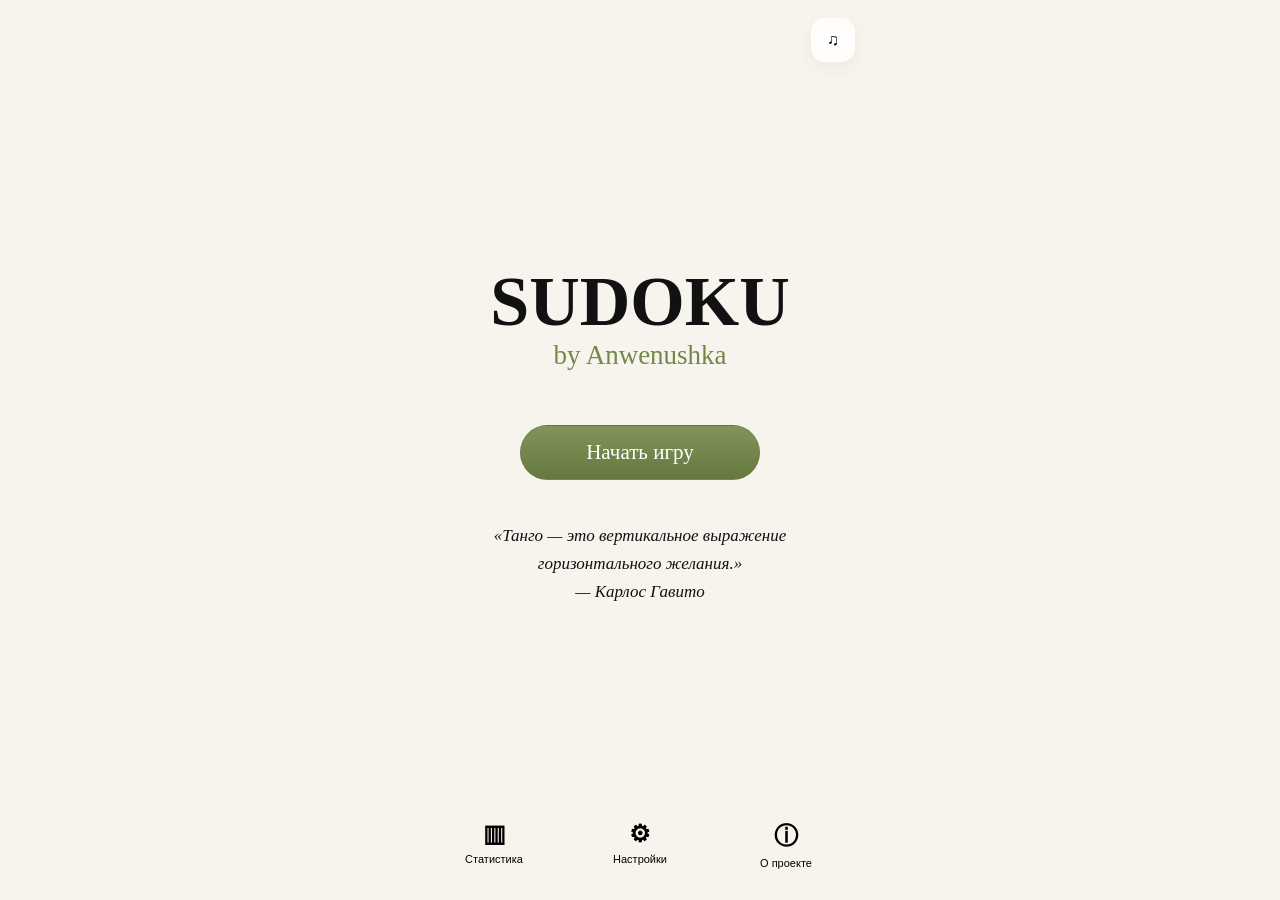
==== commit 482b2ed9: "Rebuild Sudoku UI to match references" ====
--- a/index.html
+++ b/index.html
@@ -1,19 +1 @@
-<!doctype html><html lang="ru"><head><meta charset="utf-8"><meta name="viewport" content="width=device-width,initial-scale=1,viewport-fit=cover"><meta name="theme-color" content="#f6f3ec"><title>SUDOKU by Anwenushka</title><style>
-:root{--bg:#f7f4ee;--card:#fffdf9;--text:#111;--muted:#7c7d80;--line:#d7d3ca;--olive:#61773b;--olive2:#e9eee1;--red:#df454b}*{box-sizing:border-box}html,body{margin:0;min-height:100%;background:var(--bg);color:var(--text);font-family:-apple-system,BlinkMacSystemFont,"SF Pro Display","Segoe UI",sans-serif}button,select,input{font:inherit}.app{min-height:100vh}.screen{display:none;min-height:100vh;padding:14px 12px 20px;position:relative;overflow:hidden}.screen.active{display:flex;flex-direction:column}.screen:before{content:"";position:fixed;inset:0;z-index:-3;background:linear-gradient(180deg,#faf8f3,#f3eee5)}.screen:after{content:"";position:fixed;inset:0;z-index:-2;pointer-events:none;background:radial-gradient(ellipse at 10% 12%,rgba(102,119,64,.10),transparent 24%),radial-gradient(ellipse at 88% 18%,rgba(102,119,64,.08),transparent 22%),linear-gradient(180deg,rgba(255,255,255,.32),rgba(255,255,255,.06))}.screen:has(.hero)::before,.screen.start:before{background:linear-gradient(180deg,#f8f5ee,#efeadf)}.screen.start:after{background:radial-gradient(ellipse at 8% 14%,rgba(106,124,61,.12),transparent 24%),radial-gradient(ellipse at 92% 18%,rgba(106,124,61,.08),transparent 20%),radial-gradient(ellipse at 14% 70%,rgba(160,160,150,.06),transparent 28%)}body.tango{--bg:#ece4d4;--card:rgba(255,248,236,.92);--muted:#756d62;--line:#c9c0b1;--olive:#6a7c3d}body.tango .screen:before{background:radial-gradient(circle at 18% 18%,rgba(255,221,161,.30),transparent 18%),radial-gradient(circle at 82% 14%,rgba(108,126,67,.24),transparent 20%),radial-gradient(circle at 50% 52%,rgba(0,0,0,.18),transparent 38%),linear-gradient(180deg,#5a4735 0%,#7b5f46 28%,#ac8a63 56%,#4a382b 100%)}body.tango .screen:after{background:radial-gradient(circle at 12% 18%,rgba(255,238,210,.40),transparent 12%),radial-gradient(circle at 24% 26%,rgba(255,222,180,.26),transparent 8%),radial-gradient(circle at 84% 16%,rgba(255,230,195,.35),transparent 10%),radial-gradient(circle at 76% 28%,rgba(255,230,195,.20),transparent 7%),radial-gradient(circle at 70% 74%,rgba(90,60,30,.28),transparent 18%),radial-gradient(circle at 28% 78%,rgba(120,30,26,.16),transparent 16%);filter:blur(10px)}.wrap{width:min(520px,100%);margin:auto}.top{display:grid;grid-template-columns:42px 1fr 92px;align-items:center;gap:8px;margin-bottom:12px}.right{display:flex;justify-content:flex-end;gap:7px}.back,.icon{width:40px;height:40px;border:1px solid rgba(130,124,110,.10);border-radius:13px;background:rgba(255,255,255,.86);display:grid;place-items:center;color:var(--text);font-size:22px;box-shadow:0 5px 16px rgba(60,50,35,.05)}.back{background:transparent;border-color:transparent;box-shadow:none;font-size:30px}.radio-on{background:var(--olive)!important;color:#fff!important}.brand{text-align:center;font-family:Georgia,"Times New Roman",serif;font-size:30px;font-weight:600;letter-spacing:.02em;line-height:.95}.by{text-align:center;font-family:"Snell Roundhand","Segoe Script",cursive;color:var(--olive);font-size:14px;margin-top:4px}.title{font:400 35px Georgia,serif;text-align:center;margin:0}.card{background:rgba(255,255,255,.72);border:1px solid rgba(117,111,98,.18);border-radius:22px;box-shadow:0 10px 32px rgba(54,45,31,.06);backdrop-filter:blur(14px)}
-.start .wrap{display:flex;flex-direction:column;min-height:calc(100vh - 34px)}.start .right{height:46px}.hero{flex:1;display:flex;flex-direction:column;justify-content:center;align-items:center;text-align:center;padding:12px 16px 24px}.hero .brand{font-size:60px}.hero .by{font-size:26px}.primary{border:1px solid rgba(58,74,34,.28);border-radius:999px;background:linear-gradient(#758a4d,#556a34);color:#fff;padding:13px 30px;font:21px Georgia,serif;box-shadow:0 10px 25px rgba(72,91,43,.16)}.hero .primary{margin-top:52px;min-width:220px}.quote{margin-top:38px;max-width:360px;font:italic 15px/1.6 Georgia,serif}.nav{display:grid;grid-template-columns:repeat(3,1fr);gap:8px}.nav button{border:0;background:transparent;padding:9px 4px;display:flex;flex-direction:column;align-items:center;gap:4px}.nav b{font-size:23px}.nav span{font-size:11px}body.tango .hero{padding-top:32px}.start .hero::before{content:"";position:absolute;inset:0;z-index:-1;opacity:.25;background:radial-gradient(circle at 16% 74%,rgba(106,124,61,.32),transparent 10%),radial-gradient(circle at 84% 16%,rgba(106,124,61,.18),transparent 12%)}body.tango .start .hero::before{opacity:1;background:radial-gradient(circle at 18% 72%,rgba(120,0,0,.28),transparent 16%),radial-gradient(circle at 18% 74%,rgba(255,203,152,.34),transparent 8%),radial-gradient(circle at 82% 18%,rgba(255,237,214,.46),transparent 11%),linear-gradient(transparent,transparent)}body.tango .hero .brand,body.tango .hero .by,body.tango .quote,body.tango .nav button{color:#fffaf0;text-shadow:0 2px 10px rgba(48,31,18,.45)}body.tango .hero .by{color:#f5efe4}
-.meta{display:grid;grid-template-columns:1fr auto 1fr;gap:8px;align-items:center;margin:4px 0 10px}.level{width:100%;appearance:none;border:1px solid var(--line);background:rgba(255,255,255,.74);border-radius:9px;padding:8px 28px 8px 9px;font-size:12px}.timer{font:600 16px Georgia,serif;white-space:nowrap}.errors{justify-self:end;display:flex;align-items:center;gap:4px;font-size:10px;color:var(--muted);white-space:nowrap}.dots{display:flex;gap:3px}.dot{width:6px;height:6px;border-radius:50%;border:1px solid #9da0a3}.dot.on{background:var(--red);border-color:var(--red)}.board{aspect-ratio:1;display:grid;grid-template-columns:repeat(9,1fr);border:1.6px solid #5b5a57;border-radius:8px;overflow:hidden;background:#fffefb;box-shadow:0 8px 16px rgba(40,30,20,.04)}.cell{border:0;border-right:1px solid #d7d9dc;border-bottom:1px solid #d7d9dc;background:transparent;font:clamp(20px,5.4vw,28px) Georgia,serif}.cell:nth-child(9n){border-right:0}.cell:nth-child(n+73){border-bottom:0}.cell[data-c="2"],.cell[data-c="5"]{border-right:1.6px solid #858b8f}.cell[data-r="2"],.cell[data-r="5"]{border-bottom:1.6px solid #858b8f}.cell.fixed{font-weight:600}.cell.user{color:var(--olive);font-weight:700}.cell.rel{background:rgba(97,119,59,.05)}.cell.same{background:rgba(97,119,59,.14)}.cell.sel{background:rgba(97,119,59,.22)}.cell.err{color:var(--red);background:#fff0f0}.msg{height:10px;text-align:center;font-size:11px;color:var(--muted)}.nums{display:grid;grid-template-columns:repeat(9,1fr);gap:5px;margin:8px 0 6px}.num{aspect-ratio:1;border:1px solid #e2ded5;border-radius:7px;background:rgba(255,255,255,.72);font:19px Georgia,serif;box-shadow:0 4px 10px rgba(40,30,20,.03)}.num.chosen{background:var(--olive);color:#fff}.num.used{opacity:.28}.actions{display:grid;grid-template-columns:repeat(3,1fr);gap:8px;margin-top:7px}.actions button{border:1px solid #e2ded5;border-radius:12px;background:rgba(255,255,255,.72);min-height:62px;box-shadow:0 4px 12px rgba(40,30,20,.03)}.actions b{display:block;font-size:22px}.actions small{font-size:10px}
-.settings{display:grid;gap:14px}.setting{padding:18px;display:grid;grid-template-columns:52px 1fr auto;gap:14px;align-items:center}.si{font-size:31px;text-align:center}.setting h3{margin:0;font-size:18px;font-weight:400;font-family:Georgia,serif}.setting p{margin:4px 0 0;color:var(--muted);font-size:12px;line-height:1.45}.volume{grid-column:2/4;display:grid;grid-template-columns:1fr 54px;gap:10px;align-items:center}.volume input{width:100%;accent-color:var(--olive)}.seg{grid-column:2/4;display:grid;grid-template-columns:1fr 1fr;border:1px solid var(--line);border-radius:18px;overflow:hidden;background:#fff}.seg button{border:0;background:transparent;padding:12px}.seg button.active{background:linear-gradient(#8a9a5c,#697d3d);color:#fff}.switch{width:56px;height:32px;border:0;border-radius:999px;background:#c9ccca;position:relative}.switch:after{content:"";position:absolute;top:3px;left:3px;width:26px;height:26px;border-radius:50%;background:#fff;transition:.18s}.switch.on{background:linear-gradient(#8a9a5c,#697d3d)}.switch.on:after{left:27px}.danger{grid-column:1/4;border:1px solid var(--red);color:var(--red);background:transparent;border-radius:17px;padding:13px}.about{text-align:center;padding:18px 20px 26px}.about .brand{font-size:44px}.about .by{font-size:23px}.lead{font:19px/1.4 Georgia,serif;margin:26px auto;max-width:430px}.aboutgrid,.result{display:grid;grid-template-columns:1fr 1fr;gap:12px;padding:16px 0;border-top:1px solid var(--line);border-bottom:1px solid var(--line);font:17px Georgia,serif;text-align:left}.aboutgrid div:nth-child(even),.result div:nth-child(even){text-align:right}.love{font:italic 17px/1.5 Georgia,serif;margin-top:18px}.heart{font-size:32px;color:var(--olive)}.win{flex:1;display:flex;flex-direction:column;justify-content:center;align-items:center;text-align:center}.check{width:78px;height:78px;border-radius:50%;display:grid;place-items:center;background:var(--olive);color:#fff;font-size:40px}.win h1{font:48px Georgia,serif;margin:16px 0 4px}.result{width:min(390px,100%);margin:22px 0;border:0;padding:16px}.tmsg{font-family:"Snell Roundhand","Segoe Script",cursive;color:#902c2c;font-size:38px;line-height:1.08;margin-bottom:18px}.tnote{font:15px/1.55 Georgia,serif;max-width:420px}.stats{display:grid;grid-template-columns:repeat(2,1fr);gap:10px}.stat{padding:20px;text-align:center}.stat b{display:block;font-size:32px;color:var(--olive)}
-@media(min-width:700px){.screen{padding-top:24px}.wrap{width:560px}.hero .brand{font-size:58px}.board{max-width:520px;margin:auto}.num,.actions{max-width:520px;margin-left:auto;margin-right:auto}.meta{max-width:520px;margin-left:auto;margin-right:auto;width:100%}}
-</style></head><body><div class="app">
-<section id="start" class="screen start active"><div class="wrap"><div class="right"><button class="icon radioOpen">♫</button></div><div class="hero"><div class="brand">SUDOKU</div><div class="by">by Anwenushka</div><button id="startGame" class="primary">Начать игру</button><div class="quote">«Танго — это вертикальное выражение горизонтального желания.»<br>— Карлос Гавито</div></div><div class="nav"><button data-nav="stats"><b>▥</b><span>Статистика</span></button><button data-nav="settings"><b>⚙</b><span>Настройки</span></button><button data-nav="about"><b>ⓘ</b><span>О проекте</span></button></div></div></section>
-<section id="game" class="screen"><div class="wrap"><div class="top"><button class="back" data-nav="start">←</button><div><div class="brand">SUDOKU</div><div class="by">by Anwenushka</div></div><div class="right"><button class="icon radioOpen">♫</button><button class="icon" data-nav="settings">⚙</button></div></div><div class="meta"><select id="level" class="level"><option value="easy">Лёгкая</option><option value="medium" selected>Средняя</option><option value="hard">Сложная</option></select><div id="time" class="timer">00:00</div><div class="errors">Ошибки <span id="dots" class="dots"></span><b id="attemptText">0/5</b></div></div><div id="board" class="board"></div><div id="msg" class="msg"></div><div id="nums" class="nums"></div><div class="actions"><button id="newGame"><b>⟳</b><small>Новая игра</small></button><button id="reloadGame"><b>↻</b><small>Перезагрузка</small></button><button id="hint"><b>💡</b><small>Подсказка <span id="hintCount">3</span></small></button></div></div></section>
-<section id="win" class="screen"><div class="wrap"><div class="right"><button class="icon" data-nav="start">✕</button></div><div class="win"><div id="normalWin"><div class="check">✓</div><h1>Готово!</h1><div>Вы решили судоку!</div></div><div id="tangoWin" style="display:none"><div class="tmsg">С твоим<br>личным днём<br>танго, Юлик! ♡</div><div class="tnote">Пусть танго и дальше будет тем местом, где ты остаёшься собой, где есть движение, вдохновение и люди, которые это видят и ценят.</div></div><div class="result"><div>Время</div><div id="rTime">00:00</div><div>Ошибки</div><div id="rErrors">0</div><div>Сложность</div><div id="rLevel">Средняя</div></div><button id="again" class="primary">Играть ещё раз</button></div></div></section>
-<section id="settings" class="screen"><div class="wrap"><div class="top"><button class="back" data-nav="start">←</button><h1 class="title">Настройки</h1><div></div></div><div class="settings"><div class="setting card"><div class="si">♫</div><div><h3>Громкость музыки</h3></div><div id="volumeLabel">70%</div><div class="volume"><input id="volume" type="range" min="0" max="100" value="70"><span></span></div></div><div class="setting card"><div class="si">◉</div><div><h3>Режим оформления</h3><p>21 сентября праздничный режим включается автоматически</p></div><div></div><div class="seg"><button id="modeNormal">Обычный</button><button id="modeTango">Танго</button></div></div><div class="setting card"><div class="si">▦</div><div><h3>Подсвечивать одинаковые цифры</h3><p>Выделять все одинаковые цифры на поле при выборе</p></div><button id="sameSwitch" class="switch"></button></div><div class="setting card"><div class="si">⚠</div><div><h3>Сразу показывать ошибку</h3><p>Неправильная цифра сразу подсвечивается на поле</p></div><button id="errorSwitch" class="switch"></button></div><div class="setting card"><div class="si">⟳</div><div><h3>Сбросить статистику</h3><p>Все данные о сыгранных партиях будут удалены</p></div><div>›</div><button id="resetStats" class="danger">🗑 Сбросить статистику</button></div></div></div></section>
-<section id="about" class="screen"><div class="wrap card about"><div class="top"><button class="back" data-nav="start">←</button><h1 class="title">О проекте</h1><div></div></div><div class="brand">SUDOKU</div><div class="by">by Anwenushka</div><div class="lead">Небольшая игра, созданная специально для одного человека.</div><div class="aboutgrid"><div>Версия</div><div>1.0</div><div>Создано</div><div>2026</div><div>Автор</div><div>Sander Stripa</div></div><div class="love">Сделано с любовью<br>к хорошим головоломкам, танго<br>и красивым маленьким вещам.</div><div class="heart">♡</div><div class="love">Для Anwenushka. 2026.</div></div></section>
-<section id="stats" class="screen"><div class="wrap"><div class="top"><button class="back" data-nav="start">←</button><h1 class="title">Статистика</h1><div></div></div><div class="stats"><div class="stat card"><b id="sPlayed">0</b><span>Сыграно</span></div><div class="stat card"><b id="sWon">0</b><span>Решено</span></div><div class="stat card"><b id="sBest">—</b><span>Лучшее время</span></div><div class="stat card"><b id="sMistakes">0</b><span>Ошибок всего</span></div></div></div></section>
-<audio id="radioAudio" preload="none" playsinline src="https://nr1.newradio.it:19180/stream"></audio></div><script>
-const $=id=>document.getElementById(id),screens=[...document.querySelectorAll('.screen')],store={get(k,d){try{return JSON.parse(localStorage.getItem(k))??d}catch{return d}},set(k,v){localStorage.setItem(k,JSON.stringify(v))}};const settings=store.get('sudoku.settings',{mode:null,highlightSame:true,instantError:true,volume:70}),stats=store.get('sudoku.stats',{played:0,won:0,best:null,mistakes:0}),today=new Date();if(!settings.mode)settings.mode=(today.getMonth()===8&&today.getDate()===21)?'tango':'normal';
-function applyMode(){document.body.classList.toggle('tango',settings.mode==='tango');$('modeNormal').classList.toggle('active',settings.mode==='normal');$('modeTango').classList.toggle('active',settings.mode==='tango');$('normalWin').style.display=settings.mode==='tango'?'none':'';$('tangoWin').style.display=settings.mode==='tango'?'':'none';store.set('sudoku.settings',settings)}function nav(id){screens.forEach(s=>s.classList.toggle('active',s.id===id));if(id==='stats')renderStats();scrollTo(0,0)}document.querySelectorAll('[data-nav]').forEach(b=>b.onclick=()=>nav(b.dataset.nav));$('startGame').onclick=()=>{newGame();nav('game')};$('modeNormal').onclick=()=>{settings.mode='normal';applyMode()};$('modeTango').onclick=()=>{settings.mode='tango';applyMode()};function syncSettings(){$('sameSwitch').classList.toggle('on',settings.highlightSame);$('errorSwitch').classList.toggle('on',settings.instantError);$('volume').value=settings.volume;$('volumeLabel').textContent=settings.volume+'%'}$('sameSwitch').onclick=()=>{settings.highlightSame=!settings.highlightSame;syncSettings();store.set('sudoku.settings',settings);draw()};$('errorSwitch').onclick=()=>{settings.instantError=!settings.instantError;syncSettings();store.set('sudoku.settings',settings)};$('resetStats').onclick=()=>{stats.played=stats.won=stats.mistakes=0;stats.best=null;store.set('sudoku.stats',stats);renderStats()};function renderStats(){$('sPlayed').textContent=stats.played;$('sWon').textContent=stats.won;$('sBest').textContent=stats.best==null?'—':fmt(stats.best);$('sMistakes').textContent=stats.mistakes}
-const audio=$('radioAudio');audio.volume=settings.volume/100;$('volume').oninput=e=>{settings.volume=+e.target.value;$('volumeLabel').textContent=settings.volume+'%';audio.volume=settings.volume/100;store.set('sudoku.settings',settings)};async function toggleRadio(){if(!audio.paused){audio.pause();return}try{await audio.play()}catch{}}document.querySelectorAll('.radioOpen').forEach(b=>b.onclick=toggleRadio);audio.onplaying=()=>document.querySelectorAll('.radioOpen').forEach(b=>b.classList.add('radio-on'));audio.onpause=()=>document.querySelectorAll('.radioOpen').forEach(b=>b.classList.remove('radio-on'));
-const P={easy:["504608012072105340198042067059060420426053701703904806901037084087019035045086070"],medium:["000260701680070090190004500820100040004602900050003028009300074040050036703018000","000590104920010030430007800250400070007905300080006052003600017070080069106042000"],hard:["000000010400000000020000000000050407008000300001090000300400200050100000000806000"]};let puzzle='',solution='',vals=[],initialVals=[],sel=-1,sec=0,timer=null,started=false,done=false,mistakes=0,hints=3,active=null,wrong=-1;const maxMistakes=5;function solve(p){const a=p.split('').map(Number);function ok(i,n){const r=~~(i/9),c=i%9,br=~~(r/3)*3,bc=~~(c/3)*3;for(let k=0;k<9;k++)if(a[r*9+k]===n||a[k*9+c]===n)return false;for(let y=br;y<br+3;y++)for(let x=bc;x<bc+3;x++)if(a[y*9+x]===n)return false;return true}function bt(){const i=a.indexOf(0);if(i<0)return true;for(let n=1;n<10;n++)if(ok(i,n)){a[i]=n;if(bt())return true;a[i]=0}return false}return bt()?a.join(''):null}for(let n=1;n<10;n++){const b=document.createElement('button');b.className='num';b.dataset.n=n;b.textContent=n;b.onclick=()=>{active=n;syncNums();if(sel>=0&&puzzle[sel]==='0')put(n);draw()};$('nums').appendChild(b)}for(let i=0;i<5;i++){const d=document.createElement('span');d.className='dot';$('dots').appendChild(d)}function fmt(s){return String(~~(s/60)).padStart(2,'0')+':'+String(s%60).padStart(2,'0')}function startTimer(){if(started||done)return;started=true;timer=setInterval(()=>{$('time').textContent=fmt(++sec)},1000)}function setAttempts(){$('attemptText').textContent=mistakes+'/5';[...$('dots').children].forEach((d,i)=>d.classList.toggle('on',i<mistakes))}function syncNums(){document.querySelectorAll('.num').forEach(b=>b.classList.toggle('chosen',+b.dataset.n===active))}function setNumStates(){for(let n=1;n<10;n++){const c=vals.filter(v=>v===String(n)).length;document.querySelector('.num[data-n="'+n+'"]').classList.toggle('used',c>=9)}}function load(p,track=true){puzzle=p;solution=solve(p);vals=[...p].map(x=>x==='0'?'':x);initialVals=[...vals];sel=-1;sec=0;started=false;done=false;mistakes=0;hints=3;active=null;wrong=-1;clearInterval(timer);$('time').textContent='00:00';$('hintCount').textContent=3;setAttempts();setNumStates();syncNums();$('msg').textContent='';draw();if(track){stats.played++;store.set('sudoku.stats',stats)}}function pick(){const a=P[$('level').value];return a[Math.floor(Math.random()*a.length)]}function newGame(){load(pick(),true)}function reloadGame(){vals=[...initialVals];sel=-1;sec=0;started=false;done=false;mistakes=0;hints=3;active=null;wrong=-1;clearInterval(timer);$('time').textContent='00:00';$('hintCount').textContent=3;setAttempts();setNumStates();syncNums();draw()}function draw(){$('board').innerHTML='';vals.forEach((v,i)=>{const r=~~(i/9),c=i%9,b=document.createElement('button');b.className='cell'+(puzzle[i]!=='0'?' fixed':v?' user':'');b.dataset.r=r;b.dataset.c=c;b.textContent=v;if(sel>=0){const sr=~~(sel/9),sc=sel%9,box=~~(r/3)===~~(sr/3)&&~~(c/3)===~~(sc/3);if(r===sr||c===sc||box)b.classList.add('rel');if(i===sel)b.classList.add('sel');if(settings.highlightSame&&vals[sel]&&v===vals[sel])b.classList.add('same')}if(settings.highlightSame&&active&&v===String(active))b.classList.add('same');if(i===wrong)b.classList.add('err');b.onclick=()=>{sel=i;if(v){active=+v;syncNums()}startTimer();draw()};$('board').appendChild(b)})}function clearWrong(i){setTimeout(()=>{if(vals[i]!==solution[i])vals[i]='';if(wrong===i)wrong=-1;setNumStates();draw()},500)}function put(n){if(done||sel<0||puzzle[sel]!=='0')return;startTimer();const i=sel;vals[i]=String(n);active=n;syncNums();if(String(n)!==solution[i]){mistakes++;stats.mistakes++;store.set('sudoku.stats',stats);setAttempts();if(settings.instantError){wrong=i;draw();clearWrong(i)}else{vals[i]='';draw()}$('msg').textContent='Неправильная цифра';if(mistakes>=5)reloadGame();return}wrong=-1;draw();setNumStates();$('msg').textContent='';if(vals.every(Boolean))finish()}function hint(){if(done||hints<=0)return;let i=sel;if(i<0||puzzle[i]!=='0'||vals[i]===solution[i])i=vals.findIndex((v,k)=>puzzle[k]==='0'&&v!==solution[k]);if(i<0)return;vals[i]=solution[i];sel=i;active=+solution[i];$('hintCount').textContent=--hints;syncNums();setNumStates();draw();if(vals.every(Boolean))finish()}function finish(){done=true;clearInterval(timer);stats.won++;if(stats.best==null||sec<stats.best)stats.best=sec;store.set('sudoku.stats',stats);$('rTime').textContent=fmt(sec);$('rErrors').textContent=mistakes;$('rLevel').textContent=$('level').selectedOptions[0].textContent;applyMode();nav('win')}$('newGame').onclick=newGame;$('reloadGame').onclick=reloadGame;$('hint').onclick=hint;$('again').onclick=()=>{newGame();nav('game')};$('level').onchange=newGame;applyMode();syncSettings();renderStats();
-</script></body></html>+<!doctype html><html lang="ru"><head><meta charset="utf-8"><meta name="viewport" content="width=device-width,initial-scale=1,viewport-fit=cover"><meta name="theme-color" content="#f7f4ee"><title>SUDOKU by Anwenushka</title><style>:root{--bg:#f7f4ee;--card:rgba(255,255,255,.82);--text:#111;--muted:#7d7a74;--line:#d8d1c6;--olive:#74874a;--deep:#5d7138;--red:#dc555a}*{box-sizing:border-box}html,body{margin:0;min-height:100%;font-family:-apple-system,BlinkMacSystemFont,"SF Pro Display",sans-serif;background:var(--bg);color:var(--text)}button,select,input{font:inherit}.screen{display:none;min-height:100vh;padding:18px 14px 22px}.screen.active{display:flex;flex-direction:column}.wrap{width:min(430px,100%);margin:auto}.card{background:var(--card);border:1px solid rgba(130,120,105,.18);border-radius:24px;box-shadow:0 14px 36px rgba(55,44,28,.07);backdrop-filter:blur(18px)}body:before{content:"";position:fixed;inset:0;z-index:-2;background:linear-gradient(#faf8f3,#f2ede3)}body:after{content:"";position:fixed;inset:0;z-index:-1;background:radial-gradient(ellipse at 8% 10%,rgba(97,119,59,.12),transparent 22%),radial-gradient(ellipse at 90% 14%,rgba(97,119,59,.08),transparent 18%);filter:blur(3px)}body.tango:before{background:linear-gradient(#5d4737,#8a674d 35%,#b68f66 58%,#4b382c)}body.tango:after{background:radial-gradient(circle at 12% 15%,rgba(255,230,190,.45),transparent 10%),radial-gradient(circle at 82% 15%,rgba(255,230,190,.38),transparent 9%),radial-gradient(circle at 18% 72%,rgba(150,35,42,.28),transparent 14%),radial-gradient(circle at 72% 72%,rgba(30,20,14,.35),transparent 20%);filter:blur(8px)}.top{display:grid;grid-template-columns:44px 1fr 96px;align-items:center;gap:8px;margin-bottom:10px}.right{display:flex;justify-content:flex-end;gap:8px}.back,.ico{width:44px;height:44px;border:0;border-radius:14px;background:rgba(255,255,255,.84);display:grid;place-items:center;box-shadow:0 6px 16px rgba(60,50,35,.05)}.back{background:transparent;box-shadow:none;font-size:30px}.ico.on{background:linear-gradient(var(--olive),var(--deep));color:#fff}.brand{text-align:center;font:600 31px/1 Georgia,serif}.by{text-align:center;font-family:"Snell Roundhand","Segoe Script",cursive;font-size:14px;color:var(--olive);margin-top:3px}.title{text-align:center;font:400 36px Georgia,serif;margin:0}.start .wrap{min-height:calc(100vh - 40px);display:flex;flex-direction:column}.hero{flex:1;display:flex;flex-direction:column;align-items:center;justify-content:center;text-align:center;padding:20px 12px}.hero .brand{font-size:70px}.hero .by{font-size:27px}.cta{margin-top:54px;min-width:240px;border:1px solid rgba(90,105,48,.25);border-radius:999px;background:linear-gradient(#82945a,#65783e);color:#fff;padding:14px 30px;font:21px Georgia,serif}.quote{margin-top:42px;max-width:350px;font:italic 17px/1.65 Georgia,serif}.nav{display:grid;grid-template-columns:repeat(3,1fr);gap:8px}.nav button{border:0;background:transparent;padding:9px 2px;display:flex;flex-direction:column;align-items:center;gap:5px}.nav b{font-size:24px}.nav span{font-size:11px}body.tango .hero .brand,body.tango .hero .by,body.tango .quote,body.tango .nav button{color:#fff8ee;text-shadow:0 2px 12px rgba(0,0,0,.28)}.meta{display:grid;grid-template-columns:minmax(110px,1fr) auto auto;align-items:center;gap:8px;margin:4px 0 10px}.level{width:100%;border:1px solid var(--line);border-radius:9px;background:rgba(255,255,255,.74);padding:8px 9px;font-size:12px}.timer{font:600 16px Georgia,serif}.errors{display:flex;align-items:center;gap:4px;font-size:10px;color:var(--muted)}.dots{display:flex;gap:3px}.dot{width:6px;height:6px;border:1px solid #999;border-radius:50%}.dot.on{background:var(--red);border-color:var(--red)}.board{aspect-ratio:1;display:grid;grid-template-columns:repeat(9,1fr);border:1.6px solid #595f65;border-radius:9px;overflow:hidden;background:#fffefb}.cell{border:0;border-right:1px solid #d6d9dc;border-bottom:1px solid #d6d9dc;background:transparent;font:clamp(20px,5.3vw,28px) Georgia,serif}.cell:nth-child(9n){border-right:0}.cell:nth-child(n+73){border-bottom:0}.cell[data-c="2"],.cell[data-c="5"]{border-right:1.6px solid #858b90}.cell[data-r="2"],.cell[data-r="5"]{border-bottom:1.6px solid #858b90}.cell.user{color:var(--deep);font-weight:700}.cell.rel{background:rgba(97,119,59,.05)}.cell.same{background:rgba(97,119,59,.14)}.cell.sel{background:rgba(97,119,59,.24)}.cell.err{color:var(--red);background:#fff0f0}.msg{height:12px;text-align:center;font-size:11px;color:var(--muted);margin:4px 0}.nums{display:grid;grid-template-columns:repeat(9,1fr);gap:5px}.num{aspect-ratio:1;border:1px solid #e1ddd5;border-radius:8px;background:rgba(255,255,255,.76);font:20px Georgia,serif}.num.chosen{background:linear-gradient(var(--olive),var(--deep));color:#fff}.actions{display:grid;grid-template-columns:repeat(3,1fr);gap:8px;margin-top:8px}.actions button{border:1px solid #e1ddd5;border-radius:13px;background:rgba(255,255,255,.76);min-height:64px}.actions b{display:block;font-size:23px}.actions small{font-size:10px}.settings{display:grid;gap:14px}.setting{padding:18px;display:grid;grid-template-columns:54px 1fr auto;gap:14px;align-items:center}.si{font-size:31px;text-align:center}.setting h3{margin:0;font:400 19px Georgia,serif}.setting p{margin:5px 0 0;color:var(--muted);font-size:12px;line-height:1.4}.volume{grid-column:2/4;display:grid;grid-template-columns:1fr 52px;gap:10px}.volume input{width:100%;accent-color:var(--olive)}.seg{grid-column:2/4;display:grid;grid-template-columns:1fr 1fr;border:1px solid var(--line);border-radius:18px;overflow:hidden;background:#fff}.seg button{border:0;background:transparent;padding:12px}.seg button.active{background:linear-gradient(#8b9b5c,#6e8240);color:#fff}.switch{width:56px;height:32px;border:0;border-radius:999px;background:#c8cbc9;position:relative}.switch:after{content:"";position:absolute;top:3px;left:3px;width:26px;height:26px;background:#fff;border-radius:50%}.switch.on{background:linear-gradient(#8b9b5c,#6e8240)}.switch.on:after{left:27px}.danger{grid-column:1/4;border:1px solid var(--red);color:var(--red);background:transparent;border-radius:18px;padding:13px}.about{text-align:center;padding:20px}.about .brand{font-size:58px}.about .by{font-size:26px}.lead{font:18px/1.45 Georgia,serif;margin:22px auto 28px}.aboutgrid{display:grid;grid-template-columns:1fr auto;gap:14px;border-top:1px solid var(--line);border-bottom:1px solid var(--line);padding:20px 0;font:20px Georgia,serif;text-align:left}.love{font:italic 19px/1.5 Georgia,serif;margin-top:22px}.heart{font-size:36px;color:var(--deep)}.finish{flex:1;display:flex;align-items:center;justify-content:center;text-align:center}.check{width:86px;height:86px;border-radius:50%;display:grid;place-items:center;background:linear-gradient(#809257,#5f7337);color:#fff;font-size:46px;margin:0 auto 16px}.finish h1{font:400 52px Georgia,serif;margin:0 0 8px}.result{display:grid;grid-template-columns:1fr auto;gap:14px;max-width:280px;margin:24px auto;font:18px Georgia,serif;text-align:left}.stats{display:grid;grid-template-columns:repeat(2,1fr);gap:12px}.stat{padding:22px;text-align:center}.stat b{display:block;font-size:34px;color:var(--deep)}@media(max-width:390px){.hero .brand{font-size:60px}.hero .by{font-size:24px}.setting h3{font-size:17px}}</style></head><body><div class="app"><section id="start" class="screen start active"><div class="wrap"><div class="right"><button class="ico radio">♫</button></div><div class="hero"><div class="brand">SUDOKU</div><div class="by">by Anwenushka</div><button id="startGame" class="cta">Начать игру</button><div class="quote">«Танго — это вертикальное выражение<br>горизонтального желания.»<br>— Карлос Гавито</div></div><div class="nav"><button data-nav="stats"><b>▥</b><span>Статистика</span></button><button data-nav="settings"><b>⚙</b><span>Настройки</span></button><button data-nav="about"><b>ⓘ</b><span>О проекте</span></button></div></div></section><section id="game" class="screen"><div class="wrap"><div class="top"><button class="back" data-nav="start">←</button><div><div class="brand">SUDOKU</div><div class="by">by Anwenushka</div></div><div class="right"><button class="ico radio">♫</button><button class="ico" data-nav="settings">⚙</button></div></div><div class="meta"><select id="level" class="level"><option value="easy">Лёгкая</option><option value="medium" selected>Средняя</option><option value="hard">Сложная</option></select><div id="time" class="timer">00:00</div><div class="errors">Ошибки <span id="dots" class="dots"></span><b id="mistakesText">0/5</b></div></div><div id="board" class="board"></div><div id="msg" class="msg"></div><div id="nums" class="nums"></div><div class="actions"><button id="newGame"><b>↻</b><small>Новая игра</small></button><button id="reload"><b>⟳</b><small>Перезагрузка</small></button><button id="hint"><b>☼</b><small>Подсказка (<span id="hintCount">3</span>)</small></button></div></div></section><section id="finish" class="screen"><div class="wrap finish"><div><div class="check">✓</div><h1 id="finishTitle">Готово!</h1><div id="finishSub">Вы решили судоку!</div><div class="result"><div>Время</div><div id="rTime">00:00</div><div>Ошибки</div><div id="rErr">0</div><div>Сложность</div><div id="rLevel">Средняя</div></div><button id="again" class="cta" style="margin-top:0">Играть ещё раз</button><div id="finishNote" class="love">«Маленькие победы делают день лучше.»</div></div></div></section><section id="settings" class="screen"><div class="wrap"><div class="top" style="grid-template-columns:44px 1fr 44px"><button class="back" data-nav="start">←</button><h1 class="title">Настройки</h1><div></div></div><div class="settings"><div class="setting card"><div class="si">♫</div><div><h3>Громкость музыки</h3></div><div id="volText">70%</div><div class="volume"><input id="volume" type="range" min="0" max="100" value="70"><div></div></div></div><div class="setting card"><div class="si">◉</div><div><h3>Режим оформления</h3><p>21 сентября праздничный режим включается автоматически</p></div><div></div><div class="seg"><button id="modeNormal">Обычный</button><button id="modeTango">Танго</button></div></div><div class="setting card"><div class="si">▦</div><div><h3>Подсвечивать одинаковые цифры</h3><p>Выделять все одинаковые цифры на поле при выборе</p></div><button id="same" class="switch"></button></div><div class="setting card"><div class="si">⚠</div><div><h3>Сразу показывать ошибку</h3><p>Неправильная цифра сразу подсвечивается на поле</p></div><button id="instant" class="switch"></button></div><div class="setting card"><div class="si">↻</div><div><h3>Сбросить статистику</h3><p>Все данные о сыгранных партиях будут удалены</p></div><div>›</div><button id="resetStats" class="danger">⌫ Сбросить статистику</button></div></div></div></section><section id="about" class="screen"><div class="wrap card about"><div class="top" style="grid-template-columns:44px 1fr 44px"><button class="back" data-nav="start">←</button><h1 class="title">О проекте</h1><div></div></div><div class="brand">SUDOKU</div><div class="by">by Anwenushka</div><div class="lead">Небольшая игра, созданная<br>специально для одного человека.</div><div class="aboutgrid"><div>Версия</div><div>1.0</div><div>Создано</div><div>2026</div><div>Автор</div><div>Sander Stripa</div></div><div class="love">Сделано с любовью<br>к хорошим головоломкам, танго<br>и красивым маленьким вещам.</div><div class="heart">♡</div><div class="love">Для Anwenushka. 2026.</div></div></section><section id="stats" class="screen"><div class="wrap"><div class="top" style="grid-template-columns:44px 1fr 44px"><button class="back" data-nav="start">←</button><h1 class="title">Статистика</h1><div></div></div><div class="stats"><div class="card stat"><b id="sPlayed">0</b><span>Сыграно</span></div><div class="card stat"><b id="sWon">0</b><span>Решено</span></div><div class="card stat"><b id="sBest">—</b><span>Лучшее время</span></div><div class="card stat"><b id="sMist">0</b><span>Ошибок всего</span></div></div></div></section></div><audio id="audio" preload="none" playsinline src="https://nr1.newradio.it:19180/stream"></audio><script>const $=x=>document.getElementById(x),screens=['start','game','finish','settings','about','stats'],audio=$('audio');const store={g:(k,d)=>{try{return JSON.parse(localStorage.getItem(k))??d}catch{return d}},s:(k,v)=>localStorage.setItem(k,JSON.stringify(v))};let cfg=store.g('sudoku_cfg',null),now=new Date();if(!cfg)cfg={mode:now.getDate()===21&&now.getMonth()===8?'tango':'normal',vol:70,same:true,instant:true};let stats=store.g('sudoku_stats',{played:0,won:0,best:null,mist:0});function apply(){document.body.classList.toggle('tango',cfg.mode==='tango');$('modeNormal').classList.toggle('active',cfg.mode==='normal');$('modeTango').classList.toggle('active',cfg.mode==='tango');$('same').classList.toggle('on',cfg.same);$('instant').classList.toggle('on',cfg.instant);$('volume').value=cfg.vol;$('volText').textContent=cfg.vol+'%';audio.volume=cfg.vol/100;document.querySelectorAll('.radio').forEach(b=>b.classList.toggle('on',!audio.paused));if(cfg.mode==='tango'){$('finishTitle').innerHTML='С твоим<br>личным днём<br>танго, <span style="color:#9e2f31">Юлёчек!</span>';$('finishSub').textContent='';$('finishNote').textContent='Пусть танго и дальше будет тем местом, где ты остаёшься собой.'}else{$('finishTitle').textContent='Готово!';$('finishSub').textContent='Вы решили судоку!';$('finishNote').textContent='«Маленькие победы делают день лучше.»'}}function show(id){screens.forEach(s=>$(s).classList.toggle('active',s===id));if(id==='stats')renderStats();apply()}function saveCfg(){store.s('sudoku_cfg',cfg)}function renderStats(){$('sPlayed').textContent=stats.played;$('sWon').textContent=stats.won;$('sBest').textContent=stats.best?fmt(stats.best):'—';$('sMist').textContent=stats.mist}function toggleRadio(){if(audio.paused)audio.play().then(apply).catch(()=>{});else{audio.pause();apply()}}audio.onplaying=apply;audio.onpause=apply;document.querySelectorAll('.radio').forEach(b=>b.onclick=toggleRadio);document.querySelectorAll('[data-nav]').forEach(b=>b.onclick=()=>show(b.dataset.nav));$('volume').oninput=e=>{cfg.vol=+e.target.value;saveCfg();apply()};$('modeNormal').onclick=()=>{cfg.mode='normal';saveCfg();apply()};$('modeTango').onclick=()=>{cfg.mode='tango';saveCfg();apply()};$('same').onclick=()=>{cfg.same=!cfg.same;saveCfg();apply();draw()};$('instant').onclick=()=>{cfg.instant=!cfg.instant;saveCfg();apply()};$('resetStats').onclick=()=>{stats={played:0,won:0,best:null,mist:0};store.s('sudoku_stats',stats);renderStats()};const P={easy:['534678912672195348198342567859761423426853791713924856961537284287419635345286179'.split('').map((c,i)=>[3,10,21,30,44,55,70].includes(i)?'0':c).join('')],medium:['000260701680070090190004500820100040004602900050003028009300074040050036703018000','000590104920010030430007800250400070007905300080006052003600017070080069106042000'],hard:['000000010400000000020000000000050407008000300001090000300400200050100000000806000']};let puzzle='',solution='',vals=[],initial=[],sel=-1,sec=0,t=null,started=false,done=false,mist=0,hints=3,active=null,wrong=-1;for(let n=1;n<10;n++){let b=document.createElement('button');b.className='num';b.dataset.n=n;b.textContent=n;b.onclick=()=>{active=n;syncNums();if(sel>=0&&puzzle[sel]==='0')put(n);draw()};$('nums').appendChild(b)}for(let i=0;i<5;i++){let d=document.createElement('span');d.className='dot';$('dots').appendChild(d)}function solve(p){let a=p.split('').map(Number);function valid(i,n){let r=i/9|0,c=i%9,br=(r/3|0)*3,bc=(c/3|0)*3;for(let k=0;k<9;k++)if(a[r*9+k]===n||a[k*9+c]===n)return false;for(let y=br;y<br+3;y++)for(let x=bc;x<bc+3;x++)if(a[y*9+x]===n)return false;return true}function bt(){let i=a.indexOf(0);if(i<0)return true;for(let n=1;n<10;n++)if(valid(i,n)){a[i]=n;if(bt())return true;a[i]=0}return false}return bt()?a.join(''):null}function fmt(s){return String(s/60|0).padStart(2,'0')+':'+String(s%60).padStart(2,'0')}function startTimer(){if(started||done)return;started=true;t=setInterval(()=>{$('time').textContent=fmt(++sec)},1000)}function syncNums(){document.querySelectorAll('.num').forEach(b=>b.classList.toggle('chosen',+b.dataset.n===active))}function dots(){[...$('dots').children].forEach((d,i)=>d.classList.toggle('on',i<mist));$('mistakesText').textContent=mist+'/5'}function pick(){let a=P[$('level').value];return a[Math.random()*a.length|0]}function load(p){puzzle=p;solution=solve(p);vals=[...p].map(x=>x==='0'?'':x);initial=[...vals];sel=-1;sec=0;started=false;done=false;mist=0;hints=3;active=null;wrong=-1;clearInterval(t);$('time').textContent='00:00';$('hintCount').textContent=hints;dots();draw()}function newGame(){load(pick());stats.played++;store.s('sudoku_stats',stats)}function reload(){vals=[...initial];sel=-1;sec=0;started=false;done=false;mist=0;hints=3;active=null;wrong=-1;clearInterval(t);$('time').textContent='00:00';$('hintCount').textContent=hints;dots();draw()}function draw(){$('board').innerHTML='';vals.forEach((v,i)=>{let r=i/9|0,c=i%9,b=document.createElement('button');b.className='cell'+(puzzle[i]!=='0'?' fixed':v?' user':'');b.dataset.r=r;b.dataset.c=c;b.textContent=v;if(sel>=0){let sr=sel/9|0,sc=sel%9,box=(r/3|0)===(sr/3|0)&&(c/3|0)===(sc/3|0);if(r===sr||c===sc||box)b.classList.add('rel');if(i===sel)b.classList.add('sel');if(cfg.same&&vals[sel]&&v===vals[sel])b.classList.add('same')}if(cfg.same&&active&&v===String(active))b.classList.add('same');if(i===wrong)b.classList.add('err');b.onclick=()=>{sel=i;if(v){active=+v;syncNums()}startTimer();draw()};$('board').appendChild(b)})}function put(n){if(done||sel<0||puzzle[sel]!=='0')return;startTimer();let i=sel;vals[i]=String(n);active=n;if(String(n)!==solution[i]){mist++;stats.mist++;store.s('sudoku_stats',stats);dots();wrong=i;draw();if(cfg.instant)setTimeout(()=>{if(vals[i]!==solution[i])vals[i]='';wrong=-1;draw()},450);if(mist>=5)setTimeout(reload,500);return}wrong=-1;draw();if(vals.every(Boolean))finish()}function hint(){if(done||hints<=0)return;let i=sel;if(i<0||puzzle[i]!=='0'||vals[i]===solution[i])i=vals.findIndex((v,k)=>puzzle[k]==='0'&&v!==solution[k]);if(i<0)return;vals[i]=solution[i];sel=i;active=+solution[i];$('hintCount').textContent=--hints;draw();if(vals.every(Boolean))finish()}function finish(){done=true;clearInterval(t);stats.won++;if(!stats.best||sec<stats.best)stats.best=sec;store.s('sudoku_stats',stats);$('rTime').textContent=fmt(sec);$('rErr').textContent=mist;$('rLevel').textContent=$('level').selectedOptions[0].textContent;show('finish')}$('startGame').onclick=()=>{show('game');if(!solution)newGame()};$('again').onclick=()=>{newGame();show('game')};$('newGame').onclick=newGame;$('reload').onclick=reload;$('hint').onclick=hint;$('level').onchange=newGame;apply();newGame();show('start');renderStats();</script></body></html>
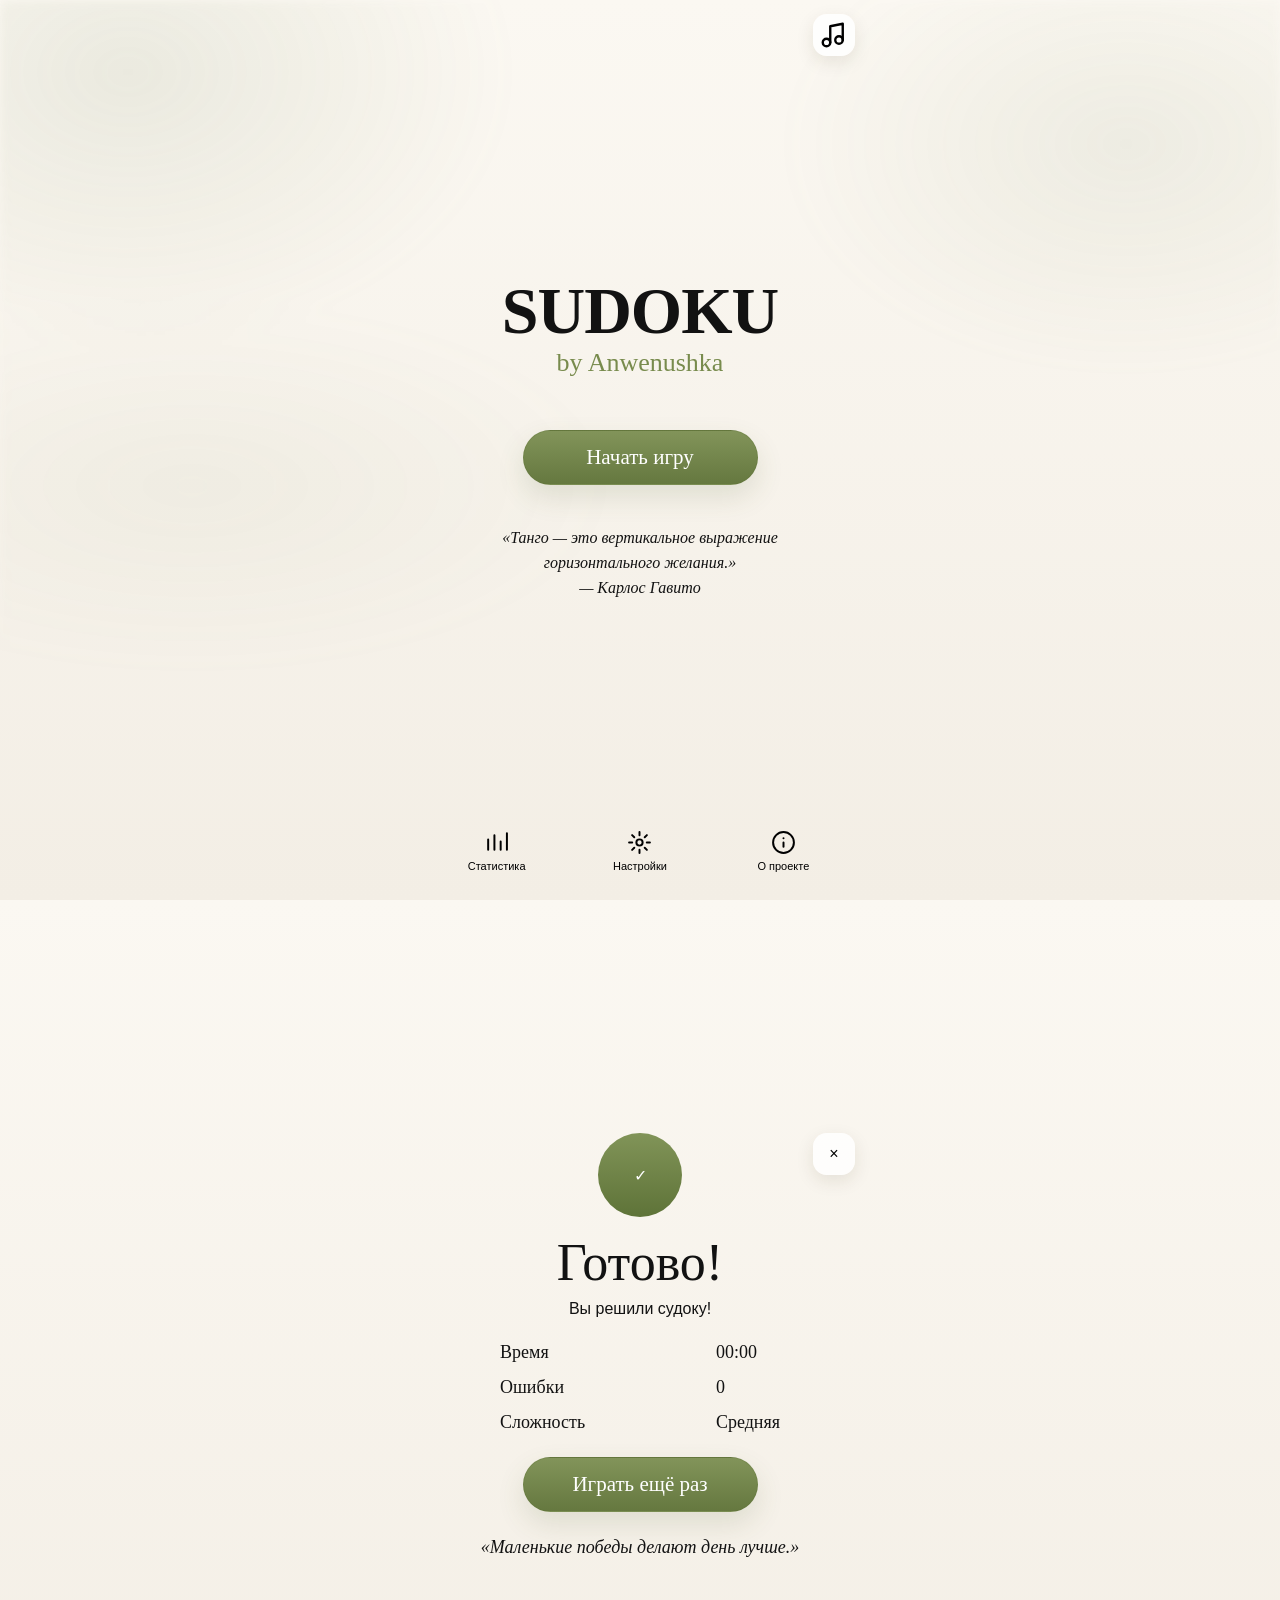
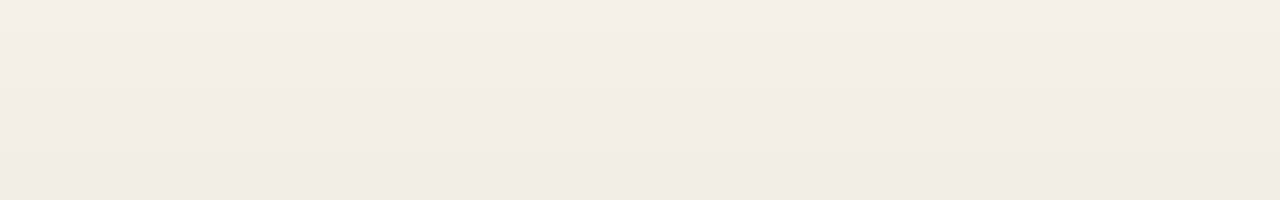
==== commit e6afec52: "Rebuild Sudoku UI to match references" ====
--- a/index.html
+++ b/index.html
@@ -1 +1 @@
-<!doctype html><html lang="ru"><head><meta charset="utf-8"><meta name="viewport" content="width=device-width,initial-scale=1,viewport-fit=cover"><meta name="theme-color" content="#f7f4ee"><title>SUDOKU by Anwenushka</title><style>:root{--bg:#f7f4ee;--card:rgba(255,255,255,.82);--text:#111;--muted:#7d7a74;--line:#d8d1c6;--olive:#74874a;--deep:#5d7138;--red:#dc555a}*{box-sizing:border-box}html,body{margin:0;min-height:100%;font-family:-apple-system,BlinkMacSystemFont,"SF Pro Display",sans-serif;background:var(--bg);color:var(--text)}button,select,input{font:inherit}.screen{display:none;min-height:100vh;padding:18px 14px 22px}.screen.active{display:flex;flex-direction:column}.wrap{width:min(430px,100%);margin:auto}.card{background:var(--card);border:1px solid rgba(130,120,105,.18);border-radius:24px;box-shadow:0 14px 36px rgba(55,44,28,.07);backdrop-filter:blur(18px)}body:before{content:"";position:fixed;inset:0;z-index:-2;background:linear-gradient(#faf8f3,#f2ede3)}body:after{content:"";position:fixed;inset:0;z-index:-1;background:radial-gradient(ellipse at 8% 10%,rgba(97,119,59,.12),transparent 22%),radial-gradient(ellipse at 90% 14%,rgba(97,119,59,.08),transparent 18%);filter:blur(3px)}body.tango:before{background:linear-gradient(#5d4737,#8a674d 35%,#b68f66 58%,#4b382c)}body.tango:after{background:radial-gradient(circle at 12% 15%,rgba(255,230,190,.45),transparent 10%),radial-gradient(circle at 82% 15%,rgba(255,230,190,.38),transparent 9%),radial-gradient(circle at 18% 72%,rgba(150,35,42,.28),transparent 14%),radial-gradient(circle at 72% 72%,rgba(30,20,14,.35),transparent 20%);filter:blur(8px)}.top{display:grid;grid-template-columns:44px 1fr 96px;align-items:center;gap:8px;margin-bottom:10px}.right{display:flex;justify-content:flex-end;gap:8px}.back,.ico{width:44px;height:44px;border:0;border-radius:14px;background:rgba(255,255,255,.84);display:grid;place-items:center;box-shadow:0 6px 16px rgba(60,50,35,.05)}.back{background:transparent;box-shadow:none;font-size:30px}.ico.on{background:linear-gradient(var(--olive),var(--deep));color:#fff}.brand{text-align:center;font:600 31px/1 Georgia,serif}.by{text-align:center;font-family:"Snell Roundhand","Segoe Script",cursive;font-size:14px;color:var(--olive);margin-top:3px}.title{text-align:center;font:400 36px Georgia,serif;margin:0}.start .wrap{min-height:calc(100vh - 40px);display:flex;flex-direction:column}.hero{flex:1;display:flex;flex-direction:column;align-items:center;justify-content:center;text-align:center;padding:20px 12px}.hero .brand{font-size:70px}.hero .by{font-size:27px}.cta{margin-top:54px;min-width:240px;border:1px solid rgba(90,105,48,.25);border-radius:999px;background:linear-gradient(#82945a,#65783e);color:#fff;padding:14px 30px;font:21px Georgia,serif}.quote{margin-top:42px;max-width:350px;font:italic 17px/1.65 Georgia,serif}.nav{display:grid;grid-template-columns:repeat(3,1fr);gap:8px}.nav button{border:0;background:transparent;padding:9px 2px;display:flex;flex-direction:column;align-items:center;gap:5px}.nav b{font-size:24px}.nav span{font-size:11px}body.tango .hero .brand,body.tango .hero .by,body.tango .quote,body.tango .nav button{color:#fff8ee;text-shadow:0 2px 12px rgba(0,0,0,.28)}.meta{display:grid;grid-template-columns:minmax(110px,1fr) auto auto;align-items:center;gap:8px;margin:4px 0 10px}.level{width:100%;border:1px solid var(--line);border-radius:9px;background:rgba(255,255,255,.74);padding:8px 9px;font-size:12px}.timer{font:600 16px Georgia,serif}.errors{display:flex;align-items:center;gap:4px;font-size:10px;color:var(--muted)}.dots{display:flex;gap:3px}.dot{width:6px;height:6px;border:1px solid #999;border-radius:50%}.dot.on{background:var(--red);border-color:var(--red)}.board{aspect-ratio:1;display:grid;grid-template-columns:repeat(9,1fr);border:1.6px solid #595f65;border-radius:9px;overflow:hidden;background:#fffefb}.cell{border:0;border-right:1px solid #d6d9dc;border-bottom:1px solid #d6d9dc;background:transparent;font:clamp(20px,5.3vw,28px) Georgia,serif}.cell:nth-child(9n){border-right:0}.cell:nth-child(n+73){border-bottom:0}.cell[data-c="2"],.cell[data-c="5"]{border-right:1.6px solid #858b90}.cell[data-r="2"],.cell[data-r="5"]{border-bottom:1.6px solid #858b90}.cell.user{color:var(--deep);font-weight:700}.cell.rel{background:rgba(97,119,59,.05)}.cell.same{background:rgba(97,119,59,.14)}.cell.sel{background:rgba(97,119,59,.24)}.cell.err{color:var(--red);background:#fff0f0}.msg{height:12px;text-align:center;font-size:11px;color:var(--muted);margin:4px 0}.nums{display:grid;grid-template-columns:repeat(9,1fr);gap:5px}.num{aspect-ratio:1;border:1px solid #e1ddd5;border-radius:8px;background:rgba(255,255,255,.76);font:20px Georgia,serif}.num.chosen{background:linear-gradient(var(--olive),var(--deep));color:#fff}.actions{display:grid;grid-template-columns:repeat(3,1fr);gap:8px;margin-top:8px}.actions button{border:1px solid #e1ddd5;border-radius:13px;background:rgba(255,255,255,.76);min-height:64px}.actions b{display:block;font-size:23px}.actions small{font-size:10px}.settings{display:grid;gap:14px}.setting{padding:18px;display:grid;grid-template-columns:54px 1fr auto;gap:14px;align-items:center}.si{font-size:31px;text-align:center}.setting h3{margin:0;font:400 19px Georgia,serif}.setting p{margin:5px 0 0;color:var(--muted);font-size:12px;line-height:1.4}.volume{grid-column:2/4;display:grid;grid-template-columns:1fr 52px;gap:10px}.volume input{width:100%;accent-color:var(--olive)}.seg{grid-column:2/4;display:grid;grid-template-columns:1fr 1fr;border:1px solid var(--line);border-radius:18px;overflow:hidden;background:#fff}.seg button{border:0;background:transparent;padding:12px}.seg button.active{background:linear-gradient(#8b9b5c,#6e8240);color:#fff}.switch{width:56px;height:32px;border:0;border-radius:999px;background:#c8cbc9;position:relative}.switch:after{content:"";position:absolute;top:3px;left:3px;width:26px;height:26px;background:#fff;border-radius:50%}.switch.on{background:linear-gradient(#8b9b5c,#6e8240)}.switch.on:after{left:27px}.danger{grid-column:1/4;border:1px solid var(--red);color:var(--red);background:transparent;border-radius:18px;padding:13px}.about{text-align:center;padding:20px}.about .brand{font-size:58px}.about .by{font-size:26px}.lead{font:18px/1.45 Georgia,serif;margin:22px auto 28px}.aboutgrid{display:grid;grid-template-columns:1fr auto;gap:14px;border-top:1px solid var(--line);border-bottom:1px solid var(--line);padding:20px 0;font:20px Georgia,serif;text-align:left}.love{font:italic 19px/1.5 Georgia,serif;margin-top:22px}.heart{font-size:36px;color:var(--deep)}.finish{flex:1;display:flex;align-items:center;justify-content:center;text-align:center}.check{width:86px;height:86px;border-radius:50%;display:grid;place-items:center;background:linear-gradient(#809257,#5f7337);color:#fff;font-size:46px;margin:0 auto 16px}.finish h1{font:400 52px Georgia,serif;margin:0 0 8px}.result{display:grid;grid-template-columns:1fr auto;gap:14px;max-width:280px;margin:24px auto;font:18px Georgia,serif;text-align:left}.stats{display:grid;grid-template-columns:repeat(2,1fr);gap:12px}.stat{padding:22px;text-align:center}.stat b{display:block;font-size:34px;color:var(--deep)}@media(max-width:390px){.hero .brand{font-size:60px}.hero .by{font-size:24px}.setting h3{font-size:17px}}</style></head><body><div class="app"><section id="start" class="screen start active"><div class="wrap"><div class="right"><button class="ico radio">♫</button></div><div class="hero"><div class="brand">SUDOKU</div><div class="by">by Anwenushka</div><button id="startGame" class="cta">Начать игру</button><div class="quote">«Танго — это вертикальное выражение<br>горизонтального желания.»<br>— Карлос Гавито</div></div><div class="nav"><button data-nav="stats"><b>▥</b><span>Статистика</span></button><button data-nav="settings"><b>⚙</b><span>Настройки</span></button><button data-nav="about"><b>ⓘ</b><span>О проекте</span></button></div></div></section><section id="game" class="screen"><div class="wrap"><div class="top"><button class="back" data-nav="start">←</button><div><div class="brand">SUDOKU</div><div class="by">by Anwenushka</div></div><div class="right"><button class="ico radio">♫</button><button class="ico" data-nav="settings">⚙</button></div></div><div class="meta"><select id="level" class="level"><option value="easy">Лёгкая</option><option value="medium" selected>Средняя</option><option value="hard">Сложная</option></select><div id="time" class="timer">00:00</div><div class="errors">Ошибки <span id="dots" class="dots"></span><b id="mistakesText">0/5</b></div></div><div id="board" class="board"></div><div id="msg" class="msg"></div><div id="nums" class="nums"></div><div class="actions"><button id="newGame"><b>↻</b><small>Новая игра</small></button><button id="reload"><b>⟳</b><small>Перезагрузка</small></button><button id="hint"><b>☼</b><small>Подсказка (<span id="hintCount">3</span>)</small></button></div></div></section><section id="finish" class="screen"><div class="wrap finish"><div><div class="check">✓</div><h1 id="finishTitle">Готово!</h1><div id="finishSub">Вы решили судоку!</div><div class="result"><div>Время</div><div id="rTime">00:00</div><div>Ошибки</div><div id="rErr">0</div><div>Сложность</div><div id="rLevel">Средняя</div></div><button id="again" class="cta" style="margin-top:0">Играть ещё раз</button><div id="finishNote" class="love">«Маленькие победы делают день лучше.»</div></div></div></section><section id="settings" class="screen"><div class="wrap"><div class="top" style="grid-template-columns:44px 1fr 44px"><button class="back" data-nav="start">←</button><h1 class="title">Настройки</h1><div></div></div><div class="settings"><div class="setting card"><div class="si">♫</div><div><h3>Громкость музыки</h3></div><div id="volText">70%</div><div class="volume"><input id="volume" type="range" min="0" max="100" value="70"><div></div></div></div><div class="setting card"><div class="si">◉</div><div><h3>Режим оформления</h3><p>21 сентября праздничный режим включается автоматически</p></div><div></div><div class="seg"><button id="modeNormal">Обычный</button><button id="modeTango">Танго</button></div></div><div class="setting card"><div class="si">▦</div><div><h3>Подсвечивать одинаковые цифры</h3><p>Выделять все одинаковые цифры на поле при выборе</p></div><button id="same" class="switch"></button></div><div class="setting card"><div class="si">⚠</div><div><h3>Сразу показывать ошибку</h3><p>Неправильная цифра сразу подсвечивается на поле</p></div><button id="instant" class="switch"></button></div><div class="setting card"><div class="si">↻</div><div><h3>Сбросить статистику</h3><p>Все данные о сыгранных партиях будут удалены</p></div><div>›</div><button id="resetStats" class="danger">⌫ Сбросить статистику</button></div></div></div></section><section id="about" class="screen"><div class="wrap card about"><div class="top" style="grid-template-columns:44px 1fr 44px"><button class="back" data-nav="start">←</button><h1 class="title">О проекте</h1><div></div></div><div class="brand">SUDOKU</div><div class="by">by Anwenushka</div><div class="lead">Небольшая игра, созданная<br>специально для одного человека.</div><div class="aboutgrid"><div>Версия</div><div>1.0</div><div>Создано</div><div>2026</div><div>Автор</div><div>Sander Stripa</div></div><div class="love">Сделано с любовью<br>к хорошим головоломкам, танго<br>и красивым маленьким вещам.</div><div class="heart">♡</div><div class="love">Для Anwenushka. 2026.</div></div></section><section id="stats" class="screen"><div class="wrap"><div class="top" style="grid-template-columns:44px 1fr 44px"><button class="back" data-nav="start">←</button><h1 class="title">Статистика</h1><div></div></div><div class="stats"><div class="card stat"><b id="sPlayed">0</b><span>Сыграно</span></div><div class="card stat"><b id="sWon">0</b><span>Решено</span></div><div class="card stat"><b id="sBest">—</b><span>Лучшее время</span></div><div class="card stat"><b id="sMist">0</b><span>Ошибок всего</span></div></div></div></section></div><audio id="audio" preload="none" playsinline src="https://nr1.newradio.it:19180/stream"></audio><script>const $=x=>document.getElementById(x),screens=['start','game','finish','settings','about','stats'],audio=$('audio');const store={g:(k,d)=>{try{return JSON.parse(localStorage.getItem(k))??d}catch{return d}},s:(k,v)=>localStorage.setItem(k,JSON.stringify(v))};let cfg=store.g('sudoku_cfg',null),now=new Date();if(!cfg)cfg={mode:now.getDate()===21&&now.getMonth()===8?'tango':'normal',vol:70,same:true,instant:true};let stats=store.g('sudoku_stats',{played:0,won:0,best:null,mist:0});function apply(){document.body.classList.toggle('tango',cfg.mode==='tango');$('modeNormal').classList.toggle('active',cfg.mode==='normal');$('modeTango').classList.toggle('active',cfg.mode==='tango');$('same').classList.toggle('on',cfg.same);$('instant').classList.toggle('on',cfg.instant);$('volume').value=cfg.vol;$('volText').textContent=cfg.vol+'%';audio.volume=cfg.vol/100;document.querySelectorAll('.radio').forEach(b=>b.classList.toggle('on',!audio.paused));if(cfg.mode==='tango'){$('finishTitle').innerHTML='С твоим<br>личным днём<br>танго, <span style="color:#9e2f31">Юлёчек!</span>';$('finishSub').textContent='';$('finishNote').textContent='Пусть танго и дальше будет тем местом, где ты остаёшься собой.'}else{$('finishTitle').textContent='Готово!';$('finishSub').textContent='Вы решили судоку!';$('finishNote').textContent='«Маленькие победы делают день лучше.»'}}function show(id){screens.forEach(s=>$(s).classList.toggle('active',s===id));if(id==='stats')renderStats();apply()}function saveCfg(){store.s('sudoku_cfg',cfg)}function renderStats(){$('sPlayed').textContent=stats.played;$('sWon').textContent=stats.won;$('sBest').textContent=stats.best?fmt(stats.best):'—';$('sMist').textContent=stats.mist}function toggleRadio(){if(audio.paused)audio.play().then(apply).catch(()=>{});else{audio.pause();apply()}}audio.onplaying=apply;audio.onpause=apply;document.querySelectorAll('.radio').forEach(b=>b.onclick=toggleRadio);document.querySelectorAll('[data-nav]').forEach(b=>b.onclick=()=>show(b.dataset.nav));$('volume').oninput=e=>{cfg.vol=+e.target.value;saveCfg();apply()};$('modeNormal').onclick=()=>{cfg.mode='normal';saveCfg();apply()};$('modeTango').onclick=()=>{cfg.mode='tango';saveCfg();apply()};$('same').onclick=()=>{cfg.same=!cfg.same;saveCfg();apply();draw()};$('instant').onclick=()=>{cfg.instant=!cfg.instant;saveCfg();apply()};$('resetStats').onclick=()=>{stats={played:0,won:0,best:null,mist:0};store.s('sudoku_stats',stats);renderStats()};const P={easy:['534678912672195348198342567859761423426853791713924856961537284287419635345286179'.split('').map((c,i)=>[3,10,21,30,44,55,70].includes(i)?'0':c).join('')],medium:['000260701680070090190004500820100040004602900050003028009300074040050036703018000','000590104920010030430007800250400070007905300080006052003600017070080069106042000'],hard:['000000010400000000020000000000050407008000300001090000300400200050100000000806000']};let puzzle='',solution='',vals=[],initial=[],sel=-1,sec=0,t=null,started=false,done=false,mist=0,hints=3,active=null,wrong=-1;for(let n=1;n<10;n++){let b=document.createElement('button');b.className='num';b.dataset.n=n;b.textContent=n;b.onclick=()=>{active=n;syncNums();if(sel>=0&&puzzle[sel]==='0')put(n);draw()};$('nums').appendChild(b)}for(let i=0;i<5;i++){let d=document.createElement('span');d.className='dot';$('dots').appendChild(d)}function solve(p){let a=p.split('').map(Number);function valid(i,n){let r=i/9|0,c=i%9,br=(r/3|0)*3,bc=(c/3|0)*3;for(let k=0;k<9;k++)if(a[r*9+k]===n||a[k*9+c]===n)return false;for(let y=br;y<br+3;y++)for(let x=bc;x<bc+3;x++)if(a[y*9+x]===n)return false;return true}function bt(){let i=a.indexOf(0);if(i<0)return true;for(let n=1;n<10;n++)if(valid(i,n)){a[i]=n;if(bt())return true;a[i]=0}return false}return bt()?a.join(''):null}function fmt(s){return String(s/60|0).padStart(2,'0')+':'+String(s%60).padStart(2,'0')}function startTimer(){if(started||done)return;started=true;t=setInterval(()=>{$('time').textContent=fmt(++sec)},1000)}function syncNums(){document.querySelectorAll('.num').forEach(b=>b.classList.toggle('chosen',+b.dataset.n===active))}function dots(){[...$('dots').children].forEach((d,i)=>d.classList.toggle('on',i<mist));$('mistakesText').textContent=mist+'/5'}function pick(){let a=P[$('level').value];return a[Math.random()*a.length|0]}function load(p){puzzle=p;solution=solve(p);vals=[...p].map(x=>x==='0'?'':x);initial=[...vals];sel=-1;sec=0;started=false;done=false;mist=0;hints=3;active=null;wrong=-1;clearInterval(t);$('time').textContent='00:00';$('hintCount').textContent=hints;dots();draw()}function newGame(){load(pick());stats.played++;store.s('sudoku_stats',stats)}function reload(){vals=[...initial];sel=-1;sec=0;started=false;done=false;mist=0;hints=3;active=null;wrong=-1;clearInterval(t);$('time').textContent='00:00';$('hintCount').textContent=hints;dots();draw()}function draw(){$('board').innerHTML='';vals.forEach((v,i)=>{let r=i/9|0,c=i%9,b=document.createElement('button');b.className='cell'+(puzzle[i]!=='0'?' fixed':v?' user':'');b.dataset.r=r;b.dataset.c=c;b.textContent=v;if(sel>=0){let sr=sel/9|0,sc=sel%9,box=(r/3|0)===(sr/3|0)&&(c/3|0)===(sc/3|0);if(r===sr||c===sc||box)b.classList.add('rel');if(i===sel)b.classList.add('sel');if(cfg.same&&vals[sel]&&v===vals[sel])b.classList.add('same')}if(cfg.same&&active&&v===String(active))b.classList.add('same');if(i===wrong)b.classList.add('err');b.onclick=()=>{sel=i;if(v){active=+v;syncNums()}startTimer();draw()};$('board').appendChild(b)})}function put(n){if(done||sel<0||puzzle[sel]!=='0')return;startTimer();let i=sel;vals[i]=String(n);active=n;if(String(n)!==solution[i]){mist++;stats.mist++;store.s('sudoku_stats',stats);dots();wrong=i;draw();if(cfg.instant)setTimeout(()=>{if(vals[i]!==solution[i])vals[i]='';wrong=-1;draw()},450);if(mist>=5)setTimeout(reload,500);return}wrong=-1;draw();if(vals.every(Boolean))finish()}function hint(){if(done||hints<=0)return;let i=sel;if(i<0||puzzle[i]!=='0'||vals[i]===solution[i])i=vals.findIndex((v,k)=>puzzle[k]==='0'&&v!==solution[k]);if(i<0)return;vals[i]=solution[i];sel=i;active=+solution[i];$('hintCount').textContent=--hints;draw();if(vals.every(Boolean))finish()}function finish(){done=true;clearInterval(t);stats.won++;if(!stats.best||sec<stats.best)stats.best=sec;store.s('sudoku_stats',stats);$('rTime').textContent=fmt(sec);$('rErr').textContent=mist;$('rLevel').textContent=$('level').selectedOptions[0].textContent;show('finish')}$('startGame').onclick=()=>{show('game');if(!solution)newGame()};$('again').onclick=()=>{newGame();show('game')};$('newGame').onclick=newGame;$('reload').onclick=reload;$('hint').onclick=hint;$('level').onchange=newGame;apply();newGame();show('start');renderStats();</script></body></html>+<!doctype html><html lang="ru"><head><meta charset="utf-8"><meta name="viewport" content="width=device-width,initial-scale=1,viewport-fit=cover"><title>SUDOKU by Anwenushka</title><link rel="stylesheet" href="style.css?v=5"></head><body><div id="app"><section id="start" class="s start on"><div class="w"><div class="r"><button class="ib radio"></button></div><div class="hero"><div class="brand">SUDOKU</div><div class="by">by Anwenushka</div><button id="go" class="cta">Начать игру</button><div class="q">«Танго — это вертикальное выражение<br>горизонтального желания.»<br>— Карлос Гавито</div></div><div class="nav"><button data-page="stats" class="navb"></button><button data-page="settings" class="navb"></button><button data-page="about" class="navb"></button></div></div></section><section id="game" class="s"><div class="w"><div class="bar"><button class="backs" data-page="start"></button><div><div class="brand">SUDOKU</div><div class="by">by Anwenushka</div></div><div class="r"><button class="ib radio"></button><button class="ib gear" data-page="settings"></button></div></div><div class="meta"><select id="lvl" class="level"><option value="easy">Лёгкая</option><option value="medium" selected>Средняя</option><option value="hard">Сложная</option></select><div id="tm" class="time">00:00</div><div class="err">Ошибки <span id="dots" class="dots"></span><b id="et">0/5</b></div></div><div id="board" class="board"></div><div id="msg" class="msg"></div><div id="nums" class="nums"></div><div class="acts"><button id="new"><span class="reset"></span><small>Новая игра</small></button><button id="reload"><span class="reload"></span><small>Перезагрузка</small></button><button id="hint"><span class="bulb"></span><small>Подсказка (<span id="hc">3</span>)</small></button></div></div></section><section id="finish" class="s finish"><div class="w"><button class="ib close" data-page="start">×</button><div><div class="check">✓</div><h1 id="ft">Готово!</h1><div id="fs">Вы решили судоку!</div><div class="res"><div>Время</div><div id="rt">00:00</div><div>Ошибки</div><div id="re">0</div><div>Сложность</div><div id="rl">Средняя</div></div><button id="again" class="cta" style="margin-top:0">Играть ещё раз</button><div id="fn" class="love">«Маленькие победы делают день лучше.»</div></div></div></section><section id="settings" class="s"><div class="w"><div class="bar" style="grid-template-columns:44px 1fr 44px"><button class="backs" data-page="start"></button><h1 class="title">Настройки</h1><div></div></div><div class="list"><div class="set card"><div class="note"></div><div><h3>Громкость музыки</h3></div><div id="vp">70%</div><div class="vol"><input id="vol" type="range" min="0" max="100" value="70"><span></span></div></div><div class="set card"><div class="pal"></div><div><h3>Режим оформления</h3><p>21 сентября праздничный режим включается автоматически</p></div><div></div><div class="seg"><button id="norm">Обычный</button><button id="tang">Танго</button></div></div><div class="set card"><div class="grid"></div><div><h3>Подсвечивать одинаковые цифры</h3><p>Выделять все одинаковые цифры на поле при выборе</p></div><button id="same" class="sw"></button></div><div class="set card"><div class="warn"></div><div><h3>Сразу показывать ошибку</h3><p>Неправильная цифра сразу подсвечивается на поле</p></div><button id="inst" class="sw"></button></div><div class="set card"><div class="reset"></div><div><h3>Сбросить статистику</h3><p>Все данные о сыгранных партиях будут удалены</p></div><div>›</div><button id="rst" class="danger">🗑 Сбросить статистику</button></div></div></div></section><section id="about" class="s"><div class="w about"><div class="bar" style="grid-template-columns:44px 1fr 44px"><button class="backs" data-page="start"></button><h1 class="title">О проекте</h1><div></div></div><div class="brand">SUDOKU</div><div class="by">by Anwenushka</div><div class="lead">Небольшая игра, созданная<br>специально для одного человека.</div><div class="ag"><div>Версия</div><div>1.0</div><div>Создано</div><div>2026</div><div>Автор</div><div>Sander Stripa</div></div><div class="love">Сделано с любовью<br>к хорошим головоломкам, танго<br>и красивым маленьким вещам.</div><div class="heart">♡</div><div class="love">Для Anwenushka. 2026.</div></div></section><section id="stats" class="s"><div class="w"><div class="bar" style="grid-template-columns:44px 1fr 44px"><button class="backs" data-page="start"></button><h1 class="title">Статистика</h1><div></div></div><div class="stats"><div class="stat card"><b id="sp">0</b>Сыграно</div><div class="stat card"><b id="sw">0</b>Решено</div><div class="stat card"><b id="sb">—</b>Лучшее время</div><div class="stat card"><b id="sm">0</b>Ошибок всего</div></div></div></section></div><audio id="aud" preload="none" playsinline src="https://nr1.newradio.it:19180/stream"></audio><script src="app.js?v=5"></script></body></html>
--- a/style.css
+++ b/style.css
@@ -0,0 +1 @@
+:root{--bg:#f7f3eb;--paper:#fffdf8;--text:#121212;--muted:#77736d;--line:#d8d0c4;--olive:#788b4d;--deep:#61743b;--red:#d94f55}*{box-sizing:border-box}html,body{margin:0;background:var(--bg);color:var(--text);font-family:-apple-system,BlinkMacSystemFont,"Segoe UI",sans-serif}button,select,input{font:inherit}.s{display:none;min-height:100dvh;padding:14px 12px 20px;background:linear-gradient(#fbf8f2,#f3eee5);position:relative;overflow:hidden}.s.on{display:flex;flex-direction:column}.w{width:min(430px,100%);margin:0 auto;position:relative}.bar{display:grid;grid-template-columns:44px 1fr 96px;align-items:center;gap:8px;margin-bottom:10px}.backs,.ib{width:42px;height:42px;border:0;border-radius:14px;background:rgba(255,255,255,.85);display:grid;place-items:center;box-shadow:0 6px 18px #3f32161a}.backs{background:transparent;box-shadow:none}.r{display:flex;justify-content:flex-end;gap:8px}.brand{text-align:center;font:600 31px/1 Georgia,serif}.by{text-align:center;font:15px "Snell Roundhand","Segoe Script",cursive;color:var(--olive);margin-top:4px}.title{text-align:center;font:400 36px Georgia,serif;margin:0}.start .w{min-height:calc(100dvh - 34px);display:flex;flex-direction:column}.start:before{content:"";position:absolute;inset:0;background:radial-gradient(ellipse at 10% 8%,#6f84521c,transparent 24%),radial-gradient(ellipse at 88% 16%,#6f845216,transparent 22%),radial-gradient(ellipse at 15% 54%,#6f84520d,transparent 28%);filter:blur(5px)}.hero{flex:1;display:flex;flex-direction:column;align-items:center;justify-content:center;text-align:center;position:relative;z-index:1}.hero .brand{font-size:66px;letter-spacing:-1px}.hero .by{font-size:26px}.cta{margin-top:52px;min-width:235px;border:1px solid #596f3633;border-radius:999px;background:linear-gradient(#82945a,#65783f);color:white;padding:14px 28px;font:21px Georgia,serif;box-shadow:0 12px 28px #52662f24}.q{margin-top:40px;max-width:340px;font:italic 16px/1.58 Georgia,serif}.nav{display:grid;grid-template-columns:repeat(3,1fr);position:relative;z-index:1}.nav button{border:0;background:transparent;padding:8px 2px;display:flex;flex-direction:column;align-items:center;gap:5px}.nav svg{width:25px;height:25px}.nav small{font-size:11px}.tango.start{background:linear-gradient(180deg,#4e392c,#846248 44%,#2c2019)}.tango.start:before{background:radial-gradient(circle at 18% 16%,#ffe4b659,transparent 12%),radial-gradient(circle at 82% 13%,#ffdfad4a,transparent 10%),radial-gradient(circle at 20% 70%,#a719264f,transparent 17%),radial-gradient(circle at 68% 73%,#0008,transparent 22%);filter:blur(8px)}.tango .hero .brand,.tango .hero .by,.tango .q,.tango .nav button{color:#fff7ee;text-shadow:0 2px 10px #0008}.tango .hero .by{color:#f2e7d9}.tango .hero:after{content:"";position:absolute;left:18px;bottom:70px;width:105px;height:125px;border-radius:18px;background:radial-gradient(circle at 22% 20%,#e4b39b 0 8%,transparent 9%),radial-gradient(circle at 40% 24%,#a51e2e 0 13%,transparent 14%),radial-gradient(circle at 56% 20%,#f0d8cd 0 11%,transparent 12%),radial-gradient(ellipse at 58% 68%,#100d0b 0 32%,transparent 33%),linear-gradient(155deg,#55402f,#1c1511);box-shadow:0 20px 35px #0007}.meta{display:grid;grid-template-columns:1fr auto 1fr;gap:7px;align-items:center;margin:3px 0 8px}.level{width:100%;border:1px solid var(--line);background:#fff9;border-radius:9px;padding:8px;font-size:12px}.time{font:600 16px Georgia,serif;white-space:nowrap}.err{justify-self:end;font-size:10px;color:var(--muted);display:flex;align-items:center;gap:4px;white-space:nowrap}.dots{display:flex;gap:3px}.dot{width:6px;height:6px;border:1px solid #999;border-radius:50%}.dot.on{background:var(--red);border-color:var(--red)}.board{aspect-ratio:1;display:grid;grid-template-columns:repeat(9,1fr);border:1.6px solid #5b6065;border-radius:9px;overflow:hidden;background:#fffefb}.cell{border:0;border-right:1px solid #d7d9dc;border-bottom:1px solid #d7d9dc;background:transparent;font:clamp(20px,5.3vw,28px) Georgia,serif}.cell:nth-child(9n){border-right:0}.cell:nth-child(n+73){border-bottom:0}.cell[data-c="2"],.cell[data-c="5"]{border-right:1.6px solid #858b90}.cell[data-r="2"],.cell[data-r="5"]{border-bottom:1.6px solid #858b90}.cell.user{color:var(--deep);font-weight:700}.cell.rel{background:#788b4d0d}.cell.same{background:#788b4d24}.cell.sel{background:#788b4d3d}.cell.bad{color:var(--red);background:#fff0f0}.msg{height:10px;text-align:center;font-size:11px;color:var(--muted)}.nums{display:grid;grid-template-columns:repeat(9,1fr);gap:5px;margin:8px 0}.num{aspect-ratio:1;border:1px solid #e0dbd2;border-radius:7px;background:#fff9;font:20px Georgia,serif}.num.selnum{background:linear-gradient(#84965b,#697d40);color:white}.acts{display:grid;grid-template-columns:repeat(3,1fr);gap:8px}.acts button{border:1px solid #e0dbd2;border-radius:13px;background:#fff9;min-height:62px}.acts svg{width:24px;height:24px;margin:0 auto 3px}.acts small{display:block;font-size:10px}.card{background:#ffffff80;border:1px solid #82796733;border-radius:22px;box-shadow:0 10px 28px #362d1f0f;backdrop-filter:blur(14px)}#settings .w,#about .w{background:#ffffff4f;border:1px solid #8279673d;border-radius:28px;padding:14px 12px 18px}.list{display:grid;gap:10px}.set{padding:14px;display:grid;grid-template-columns:48px 1fr auto;gap:12px;align-items:center}.set svg{width:31px;height:31px}.set h3{margin:0;font-size:17px;font-weight:500}.set p{margin:4px 0 0;color:var(--muted);font-size:12px;line-height:1.35}.vol{grid-column:2/4;display:grid;grid-template-columns:1fr 48px;gap:8px}.vol input{width:100%;accent-color:var(--olive)}.seg{grid-column:2/4;display:grid;grid-template-columns:1fr 1fr;border:1px solid var(--line);border-radius:17px;overflow:hidden;background:#fff9}.seg button{border:0;background:transparent;padding:10px}.seg .on{background:linear-gradient(#8a9b5d,#6f8341);color:#fff}.sw{width:54px;height:30px;border:0;border-radius:999px;background:#c9ccca;position:relative}.sw:after{content:"";position:absolute;top:3px;left:3px;width:24px;height:24px;border-radius:50%;background:#fff}.sw.on{background:linear-gradient(#8a9b5d,#6f8341)}.sw.on:after{left:27px}.danger{grid-column:1/4;border:1px solid var(--red);color:var(--red);background:transparent;border-radius:16px;padding:12px}.about{text-align:center}.about .brand{font-size:54px;margin-top:8px}.about .by{font-size:25px}.lead{font:18px/1.42 Georgia,serif;margin:20px auto 24px}.ag{display:grid;grid-template-columns:1fr auto;gap:14px;border-top:1px solid var(--line);border-bottom:1px solid var(--line);padding:18px 0;text-align:left;font:18px Georgia,serif}.love{font:italic 18px/1.5 Georgia,serif;margin-top:22px}.heart{font-size:34px;color:var(--deep)}.finish{flex:1;display:flex;align-items:center;justify-content:center;text-align:center}.check{width:84px;height:84px;border-radius:50%;display:grid;place-items:center;background:linear-gradient(#819458,#5e7338);color:#fff;margin:0 auto 16px}.finish h1{font:52px Georgia,serif;margin:0 0 8px}.res{display:grid;grid-template-columns:1fr auto;gap:14px;max-width:280px;margin:24px auto;text-align:left;font:18px Georgia,serif}.close{position:absolute;right:0;top:0}.tango.finish{background:linear-gradient(180deg,#71533e,#a37a57 54%,#3b2c23);color:#2c211b}.tango.finish:before{content:"";position:absolute;inset:0;background:radial-gradient(circle at 18% 14%,#ffe6bc66,transparent 12%),radial-gradient(circle at 80% 16%,#ffe6bc55,transparent 10%),radial-gradient(circle at 16% 72%,#b51d2d4d,transparent 16%);filter:blur(8px)}.tango.finish .check,.tango.finish .res{display:none}.tango.finish h1{font-family:"Snell Roundhand","Segoe Script",cursive;font-size:42px;line-height:1.1;position:relative}.tango.finish .love{position:relative;max-width:330px}.stats{display:grid;grid-template-columns:repeat(2,1fr);gap:12px}.stat{text-align:center;padding:22px}.stat b{display:block;font-size:32px;color:var(--deep)}svg{display:block}@media(max-width:390px){.hero .brand{font-size:58px}.hero .by{font-size:23px}.set h3{font-size:16px}}
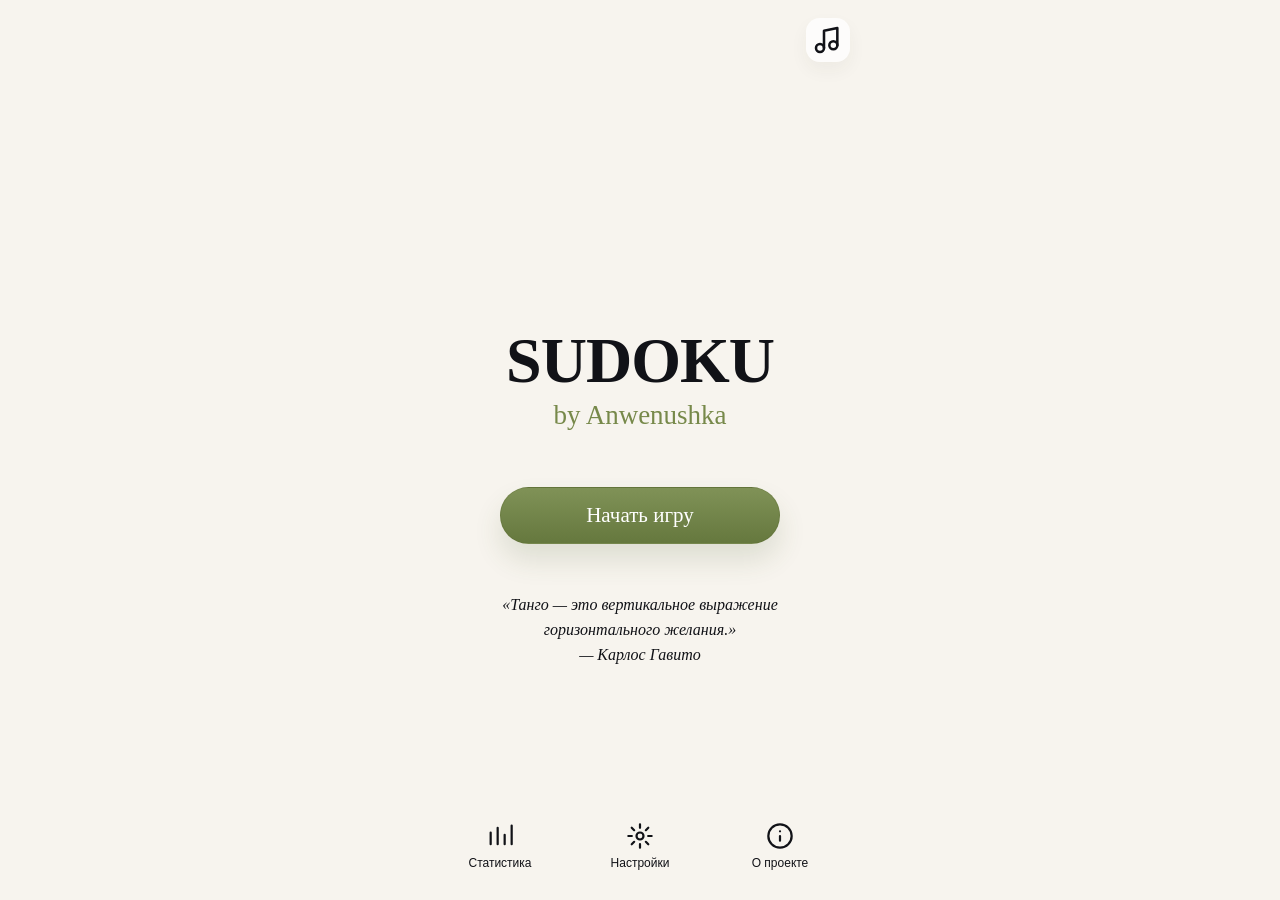
==== commit 4359bccb: "Rebuild Sudoku as self-contained reference-aligned app" ====
--- a/index.html
+++ b/index.html
@@ -1 +1,72 @@
-<!doctype html><html lang="ru"><head><meta charset="utf-8"><meta name="viewport" content="width=device-width,initial-scale=1,viewport-fit=cover"><title>SUDOKU by Anwenushka</title><link rel="stylesheet" href="style.css?v=5"></head><body><div id="app"><section id="start" class="s start on"><div class="w"><div class="r"><button class="ib radio"></button></div><div class="hero"><div class="brand">SUDOKU</div><div class="by">by Anwenushka</div><button id="go" class="cta">Начать игру</button><div class="q">«Танго — это вертикальное выражение<br>горизонтального желания.»<br>— Карлос Гавито</div></div><div class="nav"><button data-page="stats" class="navb"></button><button data-page="settings" class="navb"></button><button data-page="about" class="navb"></button></div></div></section><section id="game" class="s"><div class="w"><div class="bar"><button class="backs" data-page="start"></button><div><div class="brand">SUDOKU</div><div class="by">by Anwenushka</div></div><div class="r"><button class="ib radio"></button><button class="ib gear" data-page="settings"></button></div></div><div class="meta"><select id="lvl" class="level"><option value="easy">Лёгкая</option><option value="medium" selected>Средняя</option><option value="hard">Сложная</option></select><div id="tm" class="time">00:00</div><div class="err">Ошибки <span id="dots" class="dots"></span><b id="et">0/5</b></div></div><div id="board" class="board"></div><div id="msg" class="msg"></div><div id="nums" class="nums"></div><div class="acts"><button id="new"><span class="reset"></span><small>Новая игра</small></button><button id="reload"><span class="reload"></span><small>Перезагрузка</small></button><button id="hint"><span class="bulb"></span><small>Подсказка (<span id="hc">3</span>)</small></button></div></div></section><section id="finish" class="s finish"><div class="w"><button class="ib close" data-page="start">×</button><div><div class="check">✓</div><h1 id="ft">Готово!</h1><div id="fs">Вы решили судоку!</div><div class="res"><div>Время</div><div id="rt">00:00</div><div>Ошибки</div><div id="re">0</div><div>Сложность</div><div id="rl">Средняя</div></div><button id="again" class="cta" style="margin-top:0">Играть ещё раз</button><div id="fn" class="love">«Маленькие победы делают день лучше.»</div></div></div></section><section id="settings" class="s"><div class="w"><div class="bar" style="grid-template-columns:44px 1fr 44px"><button class="backs" data-page="start"></button><h1 class="title">Настройки</h1><div></div></div><div class="list"><div class="set card"><div class="note"></div><div><h3>Громкость музыки</h3></div><div id="vp">70%</div><div class="vol"><input id="vol" type="range" min="0" max="100" value="70"><span></span></div></div><div class="set card"><div class="pal"></div><div><h3>Режим оформления</h3><p>21 сентября праздничный режим включается автоматически</p></div><div></div><div class="seg"><button id="norm">Обычный</button><button id="tang">Танго</button></div></div><div class="set card"><div class="grid"></div><div><h3>Подсвечивать одинаковые цифры</h3><p>Выделять все одинаковые цифры на поле при выборе</p></div><button id="same" class="sw"></button></div><div class="set card"><div class="warn"></div><div><h3>Сразу показывать ошибку</h3><p>Неправильная цифра сразу подсвечивается на поле</p></div><button id="inst" class="sw"></button></div><div class="set card"><div class="reset"></div><div><h3>Сбросить статистику</h3><p>Все данные о сыгранных партиях будут удалены</p></div><div>›</div><button id="rst" class="danger">🗑 Сбросить статистику</button></div></div></div></section><section id="about" class="s"><div class="w about"><div class="bar" style="grid-template-columns:44px 1fr 44px"><button class="backs" data-page="start"></button><h1 class="title">О проекте</h1><div></div></div><div class="brand">SUDOKU</div><div class="by">by Anwenushka</div><div class="lead">Небольшая игра, созданная<br>специально для одного человека.</div><div class="ag"><div>Версия</div><div>1.0</div><div>Создано</div><div>2026</div><div>Автор</div><div>Sander Stripa</div></div><div class="love">Сделано с любовью<br>к хорошим головоломкам, танго<br>и красивым маленьким вещам.</div><div class="heart">♡</div><div class="love">Для Anwenushka. 2026.</div></div></section><section id="stats" class="s"><div class="w"><div class="bar" style="grid-template-columns:44px 1fr 44px"><button class="backs" data-page="start"></button><h1 class="title">Статистика</h1><div></div></div><div class="stats"><div class="stat card"><b id="sp">0</b>Сыграно</div><div class="stat card"><b id="sw">0</b>Решено</div><div class="stat card"><b id="sb">—</b>Лучшее время</div><div class="stat card"><b id="sm">0</b>Ошибок всего</div></div></div></section></div><audio id="aud" preload="none" playsinline src="https://nr1.newradio.it:19180/stream"></audio><script src="app.js?v=5"></script></body></html>+<!doctype html>
+<html lang="ru">
+<head>
+<meta charset="utf-8">
+<meta name="viewport" content="width=device-width,initial-scale=1,viewport-fit=cover">
+<meta name="theme-color" content="#f7f4ee">
+<title>SUDOKU by Anwenushka</title>
+<style>
+:root{
+  --bg:#f7f4ee; --paper:#fffcf7; --card:rgba(255,255,255,.76); --text:#111217; --muted:#84807a;
+  --line:#d7d0c5; --olive:#77894a; --olive-deep:#62733c; --olive-soft:#edf1e5; --red:#da575a;
+  --shadow:0 12px 36px rgba(66,53,34,.06); --radius:24px; --screen-w:420px;
+}
+*{box-sizing:border-box}
+html,body{margin:0;min-height:100%;background:var(--bg);color:var(--text);font-family:-apple-system,BlinkMacSystemFont,"SF Pro Display","Segoe UI",sans-serif}
+button,input,select{font:inherit}
+body{overflow-x:hidden}
+body,.screen{position:relative}
+body::before,body::after{content:"";position:fixed;inset:0;pointer-events:none;z-index:-2}
+body::before{background:linear-gradient(180deg,#faf8f2,#f4efe7)}
+body::after{z-index:-1;background:radial-gradient(ellipse at 5% 8%,rgba(95,112,62,.11),transparent 24%),radial-gradient(ellipse at 92% 15%,rgba(95,112,62,.09),transparent 20%);filter:blur(5px)}
+body.tango::before{background:linear-gradient(180deg,#6a503e,#8d6a50 36%,#b18b65 58%,#4d382d)}
+body.tango::after{background:radial-gradient(circle at 14% 13%,rgba(255,228,184,.56),transparent 10%),radial-gradient(circle at 82% 16%,rgba(255,230,191,.5),transparent 10%),radial-gradient(circle at 18% 77%,rgba(142,34,39,.28),transparent 16%),radial-gradient(ellipse 125px 80px at 50% 75%,rgba(12,10,8,.48),transparent 72%),linear-gradient(180deg,rgba(0,0,0,.1),rgba(0,0,0,.28));filter:blur(5px)}
+.app{min-height:100vh}.screen{display:none;min-height:100vh;padding:18px 14px calc(22px + env(safe-area-inset-bottom))}.screen.active{display:flex;flex-direction:column}.wrap{width:min(var(--screen-w),100%);margin:0 auto;position:relative}.card{background:var(--card);backdrop-filter:blur(18px);border:1px solid rgba(144,134,120,.18);border-radius:var(--radius);box-shadow:var(--shadow)}
+.topbar{display:grid;grid-template-columns:44px 1fr 96px;align-items:center;gap:8px;margin-bottom:10px}.icon-row{display:flex;justify-content:flex-end;gap:8px}.icon-btn,.back-btn{width:44px;height:44px;border:0;border-radius:14px;background:rgba(255,255,255,.78);display:grid;place-items:center;color:var(--text);box-shadow:0 8px 18px rgba(66,53,34,.05)}.back-btn{background:transparent;box-shadow:none}.icon-btn.active{background:linear-gradient(180deg,var(--olive),var(--olive-deep));color:#fff}.brand{text-align:center;font-family:Georgia,"Times New Roman",serif;font-size:31px;line-height:.94;font-weight:600;letter-spacing:.01em}.brand-sub{text-align:center;font-family:"Snell Roundhand","Segoe Script",cursive;color:var(--olive);font-size:14px;margin-top:4px}.page-title{font-family:Georgia,"Times New Roman",serif;font-weight:400;font-size:34px;text-align:center;margin:0}
+.start-screen .wrap{min-height:calc(100vh - 40px);display:flex;flex-direction:column}.start-screen .topbar{margin-bottom:0}.hero{flex:1;display:flex;flex-direction:column;align-items:center;text-align:center;padding:30vh 12px 22px}.hero .brand{font-size:64px;line-height:.9;letter-spacing:-1px}.hero .brand-sub{font-size:27px;margin-top:10px}.cta{margin-top:56px;min-width:240px;width:78%;max-width:280px;padding:15px 24px;border:1px solid rgba(90,105,48,.26);border-radius:999px;background:linear-gradient(180deg,#809257,#65783e);color:#fff;font:21px Georgia,serif;box-shadow:0 16px 28px rgba(74,93,45,.14)}.quote{margin-top:48px;max-width:330px;font:italic 16px/1.58 Georgia,serif}.bottom-nav{display:grid;grid-template-columns:repeat(3,1fr);gap:8px;margin-top:auto;padding:0 4px}.navbtn{border:0;background:transparent;padding:8px 2px;display:flex;flex-direction:column;align-items:center;gap:6px;color:var(--text)}.navbtn span:last-child{font-size:12px}.navbtn .ni{width:28px;height:28px}
+body.tango .hero .brand,body.tango .hero .brand-sub,body.tango .quote,body.tango .navbtn{color:#fff7ef;text-shadow:0 2px 12px rgba(0,0,0,.35)}body.tango .hero .brand-sub{color:#fff1df}body.tango .cta{border-color:rgba(255,255,255,.65);box-shadow:0 10px 24px rgba(0,0,0,.22)}
+.meta{display:grid;grid-template-columns:minmax(110px,1fr) auto auto;gap:8px;align-items:center;margin:4px 0 10px}.level-wrap{position:relative}.level{width:100%;appearance:none;border:1px solid rgba(140,130,116,.22);background:rgba(255,255,255,.72);border-radius:10px;padding:8px 30px 8px 10px;font-size:12px}.level-wrap::after{content:"▾";position:absolute;right:10px;top:50%;transform:translateY(-50%);font-size:16px;color:#666}.timer{font:600 16px Georgia,serif;white-space:nowrap}.errors{justify-self:end;display:flex;align-items:center;gap:5px;white-space:nowrap;font-size:11px;color:var(--muted)}.dots{display:flex;gap:4px}.dot{width:7px;height:7px;border:1px solid #a3a09b;border-radius:50%}.dot.on{background:var(--red);border-color:var(--red)}
+.board{aspect-ratio:1;display:grid;grid-template-columns:repeat(9,1fr);background:rgba(255,255,255,.84);border:1.6px solid #555a60;border-radius:10px;overflow:hidden;box-shadow:0 8px 16px rgba(42,29,19,.04)}.cell{border:0;border-right:1px solid #d7d9dc;border-bottom:1px solid #d7d9dc;background:transparent;font:clamp(20px,5.2vw,28px) Georgia,serif;color:#20242a}.cell:nth-child(9n){border-right:0}.cell:nth-child(n+73){border-bottom:0}.cell[data-c="2"],.cell[data-c="5"]{border-right:1.6px solid #8a8f93}.cell[data-r="2"],.cell[data-r="5"]{border-bottom:1.6px solid #8a8f93}.cell.fixed{font-weight:600}.cell.user{color:var(--olive-deep);font-weight:700}.cell.rel{background:rgba(97,119,59,.05)}.cell.same{background:rgba(97,119,59,.14)}.cell.sel{background:rgba(97,119,59,.22)}.cell.err{color:var(--red);background:#fff1f1}.msg{height:12px;text-align:center;font-size:11px;color:var(--muted);margin:5px 0 1px}.nums{display:grid;grid-template-columns:repeat(9,1fr);gap:5px;margin:8px 0 6px}.num{aspect-ratio:1;border:1px solid #e0dbd2;border-radius:8px;background:rgba(255,255,255,.76);font:21px Georgia,serif;color:#111;box-shadow:0 5px 10px rgba(40,30,20,.03)}.num.chosen{background:linear-gradient(180deg,#83965a,#6a7c40);color:#fff}.num.used{opacity:.25}.actions{display:grid;grid-template-columns:repeat(3,1fr);gap:8px}.actions button{border:1px solid #e0dbd2;border-radius:14px;background:rgba(255,255,255,.76);min-height:66px;padding:6px 4px;box-shadow:0 5px 12px rgba(40,30,20,.03)}.actions .ai{display:block;width:24px;height:24px;margin:0 auto 4px}.actions small{display:block;font-size:10px;color:#333}
+.settings-list{display:grid;gap:12px}.setting{padding:16px;display:grid;grid-template-columns:52px 1fr auto;gap:12px;align-items:center}.sicon{width:34px;height:34px;display:grid;place-items:center}.setting h3{margin:0;font-size:17px;font-weight:500}.setting p{margin:5px 0 0;color:var(--muted);font-size:12px;line-height:1.35}.volume{grid-column:2/4;display:grid;grid-template-columns:1fr 54px;gap:10px;align-items:center}.volume input{width:100%;accent-color:var(--olive)}.segment{grid-column:2/4;display:grid;grid-template-columns:1fr 1fr;border:1px solid rgba(140,130,116,.28);border-radius:18px;overflow:hidden;background:#fff}.segment button{border:0;background:transparent;padding:12px 10px;font-size:16px}.segment .active{background:linear-gradient(180deg,#8a9a5c,#6f8440);color:#fff}.switch{width:56px;height:32px;border:0;border-radius:999px;background:#c9ccca;position:relative}.switch::after{content:"";position:absolute;top:3px;left:3px;width:26px;height:26px;border-radius:50%;background:#fff;transition:.18s}.switch.on{background:linear-gradient(180deg,#8a9a5c,#6f8440)}.switch.on::after{left:27px}.danger{display:flex;align-items:center;justify-content:center;gap:14px;width:100%;border:1px solid var(--red);background:transparent;color:var(--red);padding:14px;border-radius:18px;font-size:18px;font-family:Georgia,serif}.reset-row{padding:18px}.about-card{padding:20px 18px 26px}.about-card .brand{font-size:55px}.about-card .brand-sub{font-size:25px}.lead{text-align:center;font:400 18px/1.45 Georgia,serif;max-width:340px;margin:22px auto 26px}.about-grid{display:grid;grid-template-columns:1fr auto;gap:14px 18px;border-top:1px solid rgba(120,112,100,.26);border-bottom:1px solid rgba(120,112,100,.26);padding:22px 0;font:400 19px Georgia,serif}.about-love{text-align:center;margin:24px 0 10px;font:italic 18px/1.42 Georgia,serif}.heart{width:34px;height:34px;margin:14px auto;color:var(--olive-deep)}.stats-grid{display:grid;grid-template-columns:repeat(2,1fr);gap:12px}.stat{padding:22px 10px;text-align:center}.stat b{display:block;font:600 34px Georgia,serif;color:var(--olive-deep)}
+.finish-center{flex:1;display:flex;align-items:center;justify-content:center}.finish-card{padding:22px 20px 28px;text-align:center;background:transparent;border:0;box-shadow:none}.check{width:82px;height:82px;border-radius:50%;display:grid;place-items:center;margin:4px auto 16px;background:linear-gradient(180deg,#809257,#5f7337);color:#fff}.done-title{font:400 54px Georgia,serif;margin:0 0 8px}.done-sub{font-size:20px;margin-bottom:26px}.done-grid{display:grid;grid-template-columns:1fr auto;gap:16px 18px;max-width:260px;margin:0 auto 26px;text-align:left;font:400 20px Georgia,serif}.finish-note{font:italic 18px/1.5 Georgia,serif;max-width:320px;margin:18px auto 0}.accent-red{color:#a32e31}.hidden{display:none!important}svg{display:block}
+#settings .wrap,#about .about-card{border:1px solid rgba(120,110,94,.22);border-radius:28px;background:rgba(255,255,255,.36);padding:14px 12px 18px}
+@media(max-width:390px){.hero{padding-top:28vh}.hero .brand{font-size:58px}.hero .brand-sub{font-size:24px}.cta{margin-top:48px}.quote{margin-top:38px;font-size:15px}.setting h3{font-size:16px}}
+</style>
+</head>
+<body>
+<div class="app">
+<section id="start" class="screen start-screen active"><div class="wrap"><div class="topbar" style="grid-template-columns:1fr 44px"><div></div><button class="icon-btn radioOpen" aria-label="Радио"></button></div><div class="hero"><div class="brand">SUDOKU</div><div class="brand-sub">by Anwenushka</div><button id="startGame" class="cta">Начать игру</button><div class="quote">«Танго — это вертикальное выражение<br>горизонтального желания.»<br>— Карлос Гавито</div></div><div class="bottom-nav"><button class="navbtn" data-nav="stats"><span class="ni stat-icon"></span><span>Статистика</span></button><button class="navbtn" data-nav="settings"><span class="ni gear-icon"></span><span>Настройки</span></button><button class="navbtn" data-nav="about"><span class="ni info-icon"></span><span>О проекте</span></button></div></div></section>
+<section id="game" class="screen"><div class="wrap"><div class="topbar"><button class="back-btn" data-nav="start"></button><div><div class="brand">SUDOKU</div><div class="brand-sub">by Anwenushka</div></div><div class="icon-row"><button class="icon-btn radioOpen"></button><button class="icon-btn" data-nav="settings"><span class="gear-icon"></span></button></div></div><div class="meta"><div class="level-wrap"><select id="level" class="level"><option value="easy">Лёгкая</option><option value="medium" selected>Средняя</option><option value="hard">Сложная</option></select></div><div id="time" class="timer">00:00</div><div class="errors">Ошибки <span id="dots" class="dots"></span><span id="mistakesText">0/5</span></div></div><div id="board" class="board"></div><div id="msg" class="msg"></div><div id="nums" class="nums"></div><div class="actions"><button id="newBtn"><span class="ai reset-icon"></span><small>Новая игра</small></button><button id="reloadBtn"><span class="ai reload-icon"></span><small>Перезагрузка</small></button><button id="hintBtn"><span class="ai bulb-icon"></span><small>Подсказка (<span id="hintCount">3</span>)</small></button></div></div></section>
+<section id="finish" class="screen"><div class="wrap finish-center"><div class="finish-card"><div class="check"><span class="check-icon"></span></div><h1 id="finishTitle" class="done-title">Готово!</h1><div id="finishSub" class="done-sub">Вы решили судоку!</div><div class="done-grid"><div>Время</div><div id="fTime">00:00</div><div>Ошибки</div><div id="fMistakes">0</div><div>Сложность</div><div id="fLevel">Средняя</div></div><button id="againBtn" class="cta" style="margin-top:0">Играть ещё раз</button><div id="finishNote" class="finish-note">«Маленькие победы делают день лучше.»</div></div></div></section>
+<section id="settings" class="screen"><div class="wrap"><div class="topbar" style="grid-template-columns:44px 1fr 44px"><button class="back-btn" data-nav="start"></button><h1 class="page-title">Настройки</h1><div></div></div><div class="settings-list"><div class="setting card"><div class="sicon note-icon"></div><div><h3>Громкость музыки</h3></div><div id="volText">70%</div><div class="volume"><input id="volume" type="range" min="0" max="100" value="70"><div></div></div></div><div class="setting card"><div class="sicon palette-icon"></div><div><h3>Режим оформления</h3><p>21 сентября праздничный режим включается автоматически</p></div><div></div><div class="segment"><button id="modeNormal">Обычный</button><button id="modeTango">Танго</button></div></div><div class="setting card"><div class="sicon grid-icon"></div><div><h3>Подсвечивать одинаковые цифры</h3><p>Выделять все одинаковые цифры на поле при выборе</p></div><button id="sameSwitch" class="switch"></button></div><div class="setting card"><div class="sicon warn-icon"></div><div><h3>Сразу показывать ошибку</h3><p>Неправильная цифра сразу подсвечивается на поле</p></div><button id="errorSwitch" class="switch"></button></div><div class="card"><div class="setting"><div class="sicon reset-icon"></div><div><h3>Сбросить статистику</h3><p>Все данные о сыгранных партиях будут удалены</p></div><div class="chev-icon"></div></div><div class="reset-row"><button id="resetStats" class="danger"><span class="trash-icon"></span>Сбросить статистику</button></div></div></div></div></section>
+<section id="about" class="screen"><div class="wrap about-card"><div class="topbar" style="grid-template-columns:44px 1fr 44px"><button class="back-btn" data-nav="start"></button><h1 class="page-title">О проекте</h1><div></div></div><div class="brand">SUDOKU</div><div class="brand-sub">by Anwenushka</div><div class="lead">Небольшая игра, созданная<br>специально для одного человека.</div><div class="about-grid"><div>Версия</div><div>1.0</div><div>Создано</div><div>2026</div><div>Автор</div><div>Sander Stripa</div></div><div class="about-love">Сделано с любовью<br>к хорошим головоломкам, танго<br>и красивым маленьким вещам.</div><div class="heart"></div><div class="about-love" style="margin-top:0">Для Anwenushka. 2026.</div></div></section>
+<section id="stats" class="screen"><div class="wrap"><div class="topbar" style="grid-template-columns:44px 1fr 44px"><button class="back-btn" data-nav="start"></button><h1 class="page-title">Статистика</h1><div></div></div><div class="stats-grid"><div class="card stat"><b id="sPlayed">0</b><span>Сыграно</span></div><div class="card stat"><b id="sWon">0</b><span>Решено</span></div><div class="card stat"><b id="sBest">—</b><span>Лучшее время</span></div><div class="card stat"><b id="sMistakes">0</b><span>Ошибок всего</span></div></div></div></section>
+</div>
+<audio id="radioAudio" preload="none" playsinline src="https://nr1.newradio.it:19180/stream"></audio>
+<script>
+const $=id=>document.getElementById(id);
+function icon(svg){return `<svg viewBox="0 0 24 24" fill="none" stroke="currentColor" stroke-width="1.9" stroke-linecap="round" stroke-linejoin="round">${svg}</svg>`}
+const icons={back:icon('<path d="M15 4 7 12l8 8"/>'),gear:icon('<circle cx="12" cy="12" r="3"/><path d="M12 2v3M12 19v3M4.9 4.9 7 7M17 17l2.1 2.1M2 12h3M19 12h3M4.9 19.1 7 17M17 7l2.1-2.1"/>'),note:icon('<path d="M9 18V5l10-2v13"/><circle cx="6" cy="18" r="3"/><circle cx="16" cy="16" r="3"/>'),info:icon('<circle cx="12" cy="12" r="10"/><path d="M12 16v-4M12 8h.01"/>'),stats:icon('<path d="M4 19V9M10 19V5M16 19v-8M22 19V3"/>'),palette:icon('<path d="M12 3a9 9 0 1 0 0 18h1.4a2.6 2.6 0 1 0 0-5.2H12a1.8 1.8 0 0 1 0-3.6h1.2A4.8 4.8 0 0 0 18 7.4 4.4 4.4 0 0 0 12 3Z"/>'),grid:icon('<path d="M4 4h16v16H4zM4 9h16M4 15h16M9 4v16M15 4v16"/>'),warn:icon('<path d="M12 3 2.8 19a1.2 1.2 0 0 0 1 1.8h16.4a1.2 1.2 0 0 0 1-1.8L12 3Z"/><path d="M12 9v4M12 17h.01"/>'),reset:icon('<path d="M3 12a9 9 0 0 0 15.5 6.4M21 12A9 9 0 0 0 5.5 5.6M3 4v5h5M21 20v-5h-5"/>'),reload:icon('<path d="M20 11a8 8 0 0 0-14-4M4 4v5h5M4 13a8 8 0 0 0 14 4M20 20v-5h-5"/>'),bulb:icon('<path d="M9 18h6M10 22h4M12 2a7 7 0 0 0-4 12.8c.5.4 1 1.3 1.1 2.2h5.8c.1-.9.5-1.8 1.1-2.2A7 7 0 0 0 12 2Z"/>'),check:icon('<path d="m5 13 4 4L19 7"/>'),trash:icon('<path d="M3 6h18M8 6V4h8v2M19 6l-1 14H6L5 6M10 11v6M14 11v6"/>'),heart:icon('<path d="M12 21s-7-4.5-9-9a5.5 5.5 0 0 1 9-6 5.5 5.5 0 0 1 9 6c-2 4.5-9 9-9 9Z"/>'),chev:icon('<path d="M9 6l6 6-6 6"/>')};
+function paintIcons(){document.querySelectorAll('.radioOpen').forEach(b=>b.innerHTML=icons.note);document.querySelectorAll('.back-btn').forEach(b=>b.innerHTML=icons.back);document.querySelectorAll('.gear-icon').forEach(e=>e.innerHTML=icons.gear);document.querySelectorAll('.info-icon').forEach(e=>e.innerHTML=icons.info);document.querySelectorAll('.stat-icon').forEach(e=>e.innerHTML=icons.stats);document.querySelectorAll('.note-icon').forEach(e=>e.innerHTML=icons.note);document.querySelectorAll('.palette-icon').forEach(e=>e.innerHTML=icons.palette);document.querySelectorAll('.grid-icon').forEach(e=>e.innerHTML=icons.grid);document.querySelectorAll('.warn-icon').forEach(e=>e.innerHTML=icons.warn);document.querySelectorAll('.reset-icon').forEach(e=>e.innerHTML=icons.reset);document.querySelectorAll('.reload-icon').forEach(e=>e.innerHTML=icons.reload);document.querySelectorAll('.bulb-icon').forEach(e=>e.innerHTML=icons.bulb);document.querySelectorAll('.check-icon').forEach(e=>e.innerHTML=icons.check);document.querySelectorAll('.trash-icon').forEach(e=>e.innerHTML=icons.trash);document.querySelectorAll('.heart').forEach(e=>e.innerHTML=icons.heart);document.querySelectorAll('.chev-icon').forEach(e=>e.innerHTML=icons.chev)}paintIcons();
+const screens=['start','game','finish','settings','about','stats'],audio=$('radioAudio');
+const storage={get(k,d){try{return JSON.parse(localStorage.getItem(k))??d}catch{return d}},set(k,v){try{localStorage.setItem(k,JSON.stringify(v))}catch{}}};
+const today=new Date(),autoTango=today.getDate()===21&&(today.getMonth()+1)===9,defaults={mode:autoTango?'tango':'normal',modeManual:false,volume:70,highlightSame:true,instantError:true};
+let raw=storage.get('sudoku_settings',null),settings=(!raw||typeof raw!=='object')?{...defaults}:{...defaults,...raw};settings.volume=Number.isFinite(Number(settings.volume))?Number(settings.volume):(Number.isFinite(Number(settings.vol))?Number(settings.vol):70);settings.highlightSame=settings.highlightSame??settings.same??true;settings.instantError=settings.instantError??settings.inst??true;settings.volume=Math.max(0,Math.min(100,settings.volume));
+let rs=storage.get('sudoku_stats',{}),stats={played:Number(rs.played??rs.p??0)||0,won:Number(rs.won??rs.w??0)||0,best:rs.best??rs.b??null,mistakes:Number(rs.mistakes??rs.m??0)||0};
+function saveSettings(){storage.set('sudoku_settings',settings)}function saveStats(){storage.set('sudoku_stats',stats)}
+function show(id){screens.forEach(s=>$(s).classList.toggle('active',s===id));if(id==='stats')renderStats();applyTheme()}
+function applyTheme(){document.body.classList.toggle('tango',settings.mode==='tango');$('modeNormal').classList.toggle('active',settings.mode==='normal');$('modeTango').classList.toggle('active',settings.mode==='tango');$('sameSwitch').classList.toggle('on',settings.highlightSame);$('errorSwitch').classList.toggle('on',settings.instantError);$('volume').value=settings.volume;$('volText').textContent=settings.volume+'%';try{audio.volume=settings.volume/100}catch{}document.querySelectorAll('.radioOpen').forEach(b=>b.classList.toggle('active',!audio.paused));if(settings.mode==='tango'){$('finishTitle').innerHTML='С твоим<br>личным днём<br>танго, <span class="accent-red">Юлёчек!</span>';$('finishSub').textContent='';$('finishNote').innerHTML='Пусть танго и дальше будет тем местом, где ты остаёшься собой, где есть движение, вдохновение и люди, которые это видят и ценят.<br><br>Спасибо тебе за твоё танго.'}else{$('finishTitle').textContent='Готово!';$('finishSub').textContent='Вы решили судоку!';$('finishNote').textContent='«Маленькие победы делают день лучше.»'}}
+const P={easy:['534678912672195348198342567859761423426853791713924856961537284287419635345286170','867915342915438267432672198284397156759286314163154789398861425521743698647529810'],medium:['000260701680070090190004500820100040004602900050003028009300074040050036703018000','000590104920010030430007800250400070007905300080006052003600017070080069106042000'],hard:['000000010400000000020000000000050407008000300001090000300400200050100000000806000']};
+let puzzle='',solution='',vals=[],initialVals=[],sel=-1,sec=0,timer=null,started=false,done=false,mistakes=0,hints=3,active=null,wrong=-1;const maxMistakes=5,B=$('board'),M=$('msg');
+function solve(p){const a=p.split('').map(Number);function valid(i,n){const r=(i/9)|0,c=i%9,br=((r/3)|0)*3,bc=((c/3)|0)*3;for(let k=0;k<9;k++){if(a[r*9+k]===n||a[k*9+c]===n)return false}for(let y=br;y<br+3;y++)for(let x=bc;x<bc+3;x++)if(a[y*9+x]===n)return false;return true}function bt(){const i=a.indexOf(0);if(i<0)return true;for(let n=1;n<10;n++){if(valid(i,n)){a[i]=n;if(bt())return true;a[i]=0}}return false}return bt()?a.join(''):null}
+for(let n=1;n<10;n++){const b=document.createElement('button');b.className='num';b.dataset.n=n;b.textContent=n;b.onclick=()=>{active=n;syncNums();if(sel>=0&&puzzle[sel]==='0')put(n);draw()};$('nums').appendChild(b)}for(let i=0;i<5;i++){const d=document.createElement('span');d.className='dot';$('dots').appendChild(d)}
+function fmt(s){return String((s/60)|0).padStart(2,'0')+':'+String(s%60).padStart(2,'0')}function startTimer(){if(started||done)return;started=true;timer=setInterval(()=>{if(!done){sec++;$('time').textContent=fmt(sec)}},1000)}function setDots(){[...$('dots').children].forEach((d,i)=>d.classList.toggle('on',i<mistakes));$('mistakesText').textContent=`${mistakes}/${maxMistakes}`}function setNums(){for(let n=1;n<10;n++){document.querySelector(`.num[data-n="${n}"]`).classList.toggle('used',vals.filter(v=>v===String(n)).length>=9)}}function syncNums(){document.querySelectorAll('.num').forEach(b=>b.classList.toggle('chosen',Number(b.dataset.n)===active))}function message(t,c=''){M.textContent=t;M.style.color=c==='err'?'var(--red)':c==='ok'?'var(--olive-deep)':'var(--muted)';clearTimeout(message.t);if(t)message.t=setTimeout(()=>{if(!done)M.textContent=''},1500)}function pick(){const arr=P[$('level').value];return arr[Math.floor(Math.random()*arr.length)]}
+function load(p){puzzle=p;solution=solve(puzzle);vals=[...puzzle].map(x=>x==='0'?'':x);initialVals=[...vals];sel=-1;sec=0;clearInterval(timer);started=false;done=false;mistakes=0;hints=3;active=null;wrong=-1;$('time').textContent='00:00';$('hintCount').textContent=hints;setDots();setNums();syncNums();message('');draw()}function newGame(){load(pick());stats.played++;saveStats();renderStats()}function reloadGame(){vals=[...initialVals];sel=-1;sec=0;clearInterval(timer);started=false;done=false;mistakes=0;hints=3;active=null;wrong=-1;$('time').textContent='00:00';$('hintCount').textContent=hints;setDots();setNums();syncNums();message('');draw()}
+function draw(){if(!B||!puzzle)return;B.innerHTML='';vals.forEach((v,i)=>{const r=(i/9)|0,c=i%9,btn=document.createElement('button');btn.className='cell'+(puzzle[i]!=='0'?' fixed':v?' user':'');btn.dataset.r=r;btn.dataset.c=c;btn.textContent=v;if(sel>=0){const sr=(sel/9)|0,sc=sel%9,sameBox=((r/3)|0)===((sr/3)|0)&&((c/3)|0)===((sc/3)|0);if(r===sr||c===sc||sameBox)btn.classList.add('rel');if(i===sel)btn.classList.add('sel');if(settings.highlightSame&&vals[sel]&&v===vals[sel])btn.classList.add('same')}if(settings.highlightSame&&active&&v===String(active))btn.classList.add('same');if(i===wrong)btn.classList.add('err');btn.onclick=()=>{sel=i;if(v){active=Number(v);syncNums()}startTimer();draw()};B.appendChild(btn)})}
+function clearWrong(i){setTimeout(()=>{if(vals[i]!==solution[i])vals[i]='';if(wrong===i)wrong=-1;setNums();draw()},420)}function put(n){if(done||sel<0||puzzle[sel]!=='0')return;startTimer();const i=sel;vals[i]=String(n);active=n;syncNums();if(String(n)!==solution[i]){mistakes=Math.min(maxMistakes,mistakes+1);stats.mistakes++;saveStats();setDots();wrong=i;draw();if(settings.instantError){message('Неправильно — цифра убрана','err');clearWrong(i)}if(mistakes>=maxMistakes){done=true;setTimeout(()=>{alert('Пять ошибок. Начнём заново.');reloadGame()},250)}return}wrong=-1;setNums();draw();message('Верно','ok');if(vals.every(Boolean))finish()}function hint(){if(done||hints<=0)return;let i=sel;if(i<0||puzzle[i]!=='0'||vals[i]===solution[i])i=vals.findIndex((v,k)=>puzzle[k]==='0'&&v!==solution[k]);if(i<0)return;vals[i]=solution[i];sel=i;active=+solution[i];hints--;$('hintCount').textContent=hints;syncNums();setNums();draw();if(vals.every(Boolean))finish()}function finish(){done=true;clearInterval(timer);stats.won++;if(!stats.best||sec<stats.best)stats.best=sec;saveStats();$('fTime').textContent=fmt(sec);$('fMistakes').textContent=mistakes;$('fLevel').textContent=$('level').selectedOptions[0].textContent;show('finish')}function renderStats(){$('sPlayed').textContent=stats.played;$('sWon').textContent=stats.won;$('sBest').textContent=stats.best?fmt(stats.best):'—';$('sMistakes').textContent=stats.mistakes}
+function toggleRadio(){if(!audio.paused){audio.pause();applyTheme();return}audio.play().then(applyTheme).catch(()=>{})}audio.addEventListener('pause',applyTheme);audio.addEventListener('playing',applyTheme);try{audio.volume=settings.volume/100}catch{}
+$('startGame').onclick=()=>{show('game');newGame()};$('againBtn').onclick=()=>{newGame();show('game')};$('newBtn').onclick=newGame;$('reloadBtn').onclick=reloadGame;$('hintBtn').onclick=hint;$('level').onchange=newGame;document.addEventListener('keydown',e=>{if(/^[1-9]$/.test(e.key))put(+e.key)});document.querySelectorAll('[data-nav]').forEach(b=>b.onclick=()=>show(b.dataset.nav));document.querySelectorAll('.radioOpen').forEach(b=>b.onclick=toggleRadio);$('volume').oninput=e=>{settings.volume=+e.target.value;saveSettings();applyTheme()};$('modeNormal').onclick=()=>{settings.mode='normal';settings.modeManual=true;saveSettings();applyTheme()};$('modeTango').onclick=()=>{settings.mode='tango';settings.modeManual=true;saveSettings();applyTheme()};$('sameSwitch').onclick=()=>{settings.highlightSame=!settings.highlightSame;saveSettings();applyTheme();draw()};$('errorSwitch').onclick=()=>{settings.instantError=!settings.instantError;saveSettings();applyTheme()};$('resetStats').onclick=()=>{stats={played:0,won:0,best:null,mistakes:0};saveStats();renderStats()};
+load(pick());show('start');renderStats();
+</script>
+</body>
+</html>
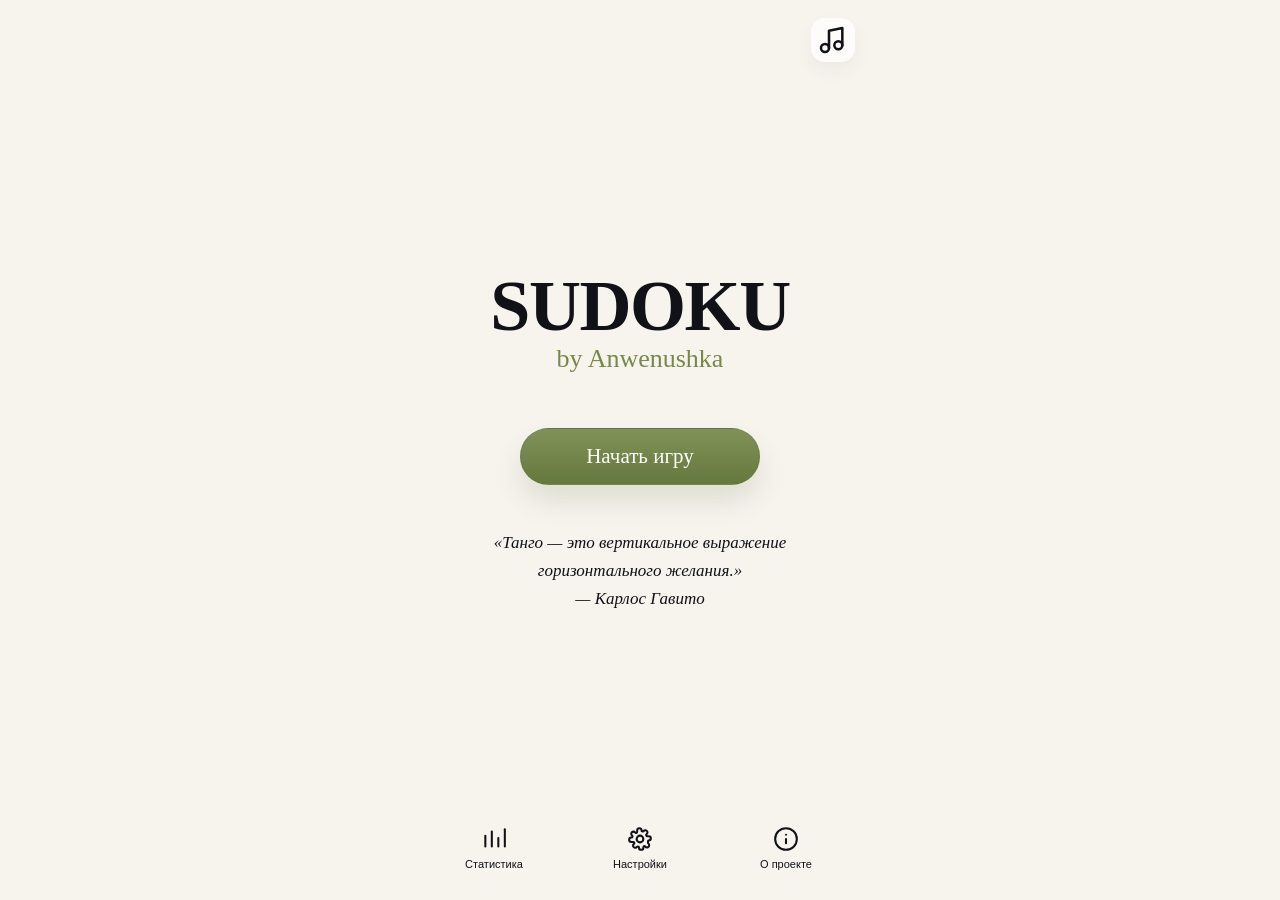
==== commit 82e70009: "Remove ineffective volume control from settings" ====
--- a/index.html
+++ b/index.html
@@ -9,64 +9,304 @@
 :root{
   --bg:#f7f4ee; --paper:#fffcf7; --card:rgba(255,255,255,.76); --text:#111217; --muted:#84807a;
   --line:#d7d0c5; --olive:#77894a; --olive-deep:#62733c; --olive-soft:#edf1e5; --red:#da575a;
-  --shadow:0 12px 36px rgba(66,53,34,.06); --radius:24px; --screen-w:420px;
+  --shadow:0 12px 36px rgba(66,53,34,.06); --radius:24px; --screen-w:430px;
 }
 *{box-sizing:border-box}
 html,body{margin:0;min-height:100%;background:var(--bg);color:var(--text);font-family:-apple-system,BlinkMacSystemFont,"SF Pro Display","Segoe UI",sans-serif}
 button,input,select{font:inherit}
 body{overflow-x:hidden}
-body,.screen{position:relative}
-body::before,body::after{content:"";position:fixed;inset:0;pointer-events:none;z-index:-2}
-body::before{background:linear-gradient(180deg,#faf8f2,#f4efe7)}
-body::after{z-index:-1;background:radial-gradient(ellipse at 5% 8%,rgba(95,112,62,.11),transparent 24%),radial-gradient(ellipse at 92% 15%,rgba(95,112,62,.09),transparent 20%);filter:blur(5px)}
-body.tango::before{background:linear-gradient(180deg,#6a503e,#8d6a50 36%,#b18b65 58%,#4d382d)}
-body.tango::after{background:radial-gradient(circle at 14% 13%,rgba(255,228,184,.56),transparent 10%),radial-gradient(circle at 82% 16%,rgba(255,230,191,.5),transparent 10%),radial-gradient(circle at 18% 77%,rgba(142,34,39,.28),transparent 16%),radial-gradient(ellipse 125px 80px at 50% 75%,rgba(12,10,8,.48),transparent 72%),linear-gradient(180deg,rgba(0,0,0,.1),rgba(0,0,0,.28));filter:blur(5px)}
-.app{min-height:100vh}.screen{display:none;min-height:100vh;padding:18px 14px calc(22px + env(safe-area-inset-bottom))}.screen.active{display:flex;flex-direction:column}.wrap{width:min(var(--screen-w),100%);margin:0 auto;position:relative}.card{background:var(--card);backdrop-filter:blur(18px);border:1px solid rgba(144,134,120,.18);border-radius:var(--radius);box-shadow:var(--shadow)}
-.topbar{display:grid;grid-template-columns:44px 1fr 96px;align-items:center;gap:8px;margin-bottom:10px}.icon-row{display:flex;justify-content:flex-end;gap:8px}.icon-btn,.back-btn{width:44px;height:44px;border:0;border-radius:14px;background:rgba(255,255,255,.78);display:grid;place-items:center;color:var(--text);box-shadow:0 8px 18px rgba(66,53,34,.05)}.back-btn{background:transparent;box-shadow:none}.icon-btn.active{background:linear-gradient(180deg,var(--olive),var(--olive-deep));color:#fff}.brand{text-align:center;font-family:Georgia,"Times New Roman",serif;font-size:31px;line-height:.94;font-weight:600;letter-spacing:.01em}.brand-sub{text-align:center;font-family:"Snell Roundhand","Segoe Script",cursive;color:var(--olive);font-size:14px;margin-top:4px}.page-title{font-family:Georgia,"Times New Roman",serif;font-weight:400;font-size:34px;text-align:center;margin:0}
-.start-screen .wrap{min-height:calc(100vh - 40px);display:flex;flex-direction:column}.start-screen .topbar{margin-bottom:0}.hero{flex:1;display:flex;flex-direction:column;align-items:center;text-align:center;padding:30vh 12px 22px}.hero .brand{font-size:64px;line-height:.9;letter-spacing:-1px}.hero .brand-sub{font-size:27px;margin-top:10px}.cta{margin-top:56px;min-width:240px;width:78%;max-width:280px;padding:15px 24px;border:1px solid rgba(90,105,48,.26);border-radius:999px;background:linear-gradient(180deg,#809257,#65783e);color:#fff;font:21px Georgia,serif;box-shadow:0 16px 28px rgba(74,93,45,.14)}.quote{margin-top:48px;max-width:330px;font:italic 16px/1.58 Georgia,serif}.bottom-nav{display:grid;grid-template-columns:repeat(3,1fr);gap:8px;margin-top:auto;padding:0 4px}.navbtn{border:0;background:transparent;padding:8px 2px;display:flex;flex-direction:column;align-items:center;gap:6px;color:var(--text)}.navbtn span:last-child{font-size:12px}.navbtn .ni{width:28px;height:28px}
-body.tango .hero .brand,body.tango .hero .brand-sub,body.tango .quote,body.tango .navbtn{color:#fff7ef;text-shadow:0 2px 12px rgba(0,0,0,.35)}body.tango .hero .brand-sub{color:#fff1df}body.tango .cta{border-color:rgba(255,255,255,.65);box-shadow:0 10px 24px rgba(0,0,0,.22)}
-.meta{display:grid;grid-template-columns:minmax(110px,1fr) auto auto;gap:8px;align-items:center;margin:4px 0 10px}.level-wrap{position:relative}.level{width:100%;appearance:none;border:1px solid rgba(140,130,116,.22);background:rgba(255,255,255,.72);border-radius:10px;padding:8px 30px 8px 10px;font-size:12px}.level-wrap::after{content:"▾";position:absolute;right:10px;top:50%;transform:translateY(-50%);font-size:16px;color:#666}.timer{font:600 16px Georgia,serif;white-space:nowrap}.errors{justify-self:end;display:flex;align-items:center;gap:5px;white-space:nowrap;font-size:11px;color:var(--muted)}.dots{display:flex;gap:4px}.dot{width:7px;height:7px;border:1px solid #a3a09b;border-radius:50%}.dot.on{background:var(--red);border-color:var(--red)}
-.board{aspect-ratio:1;display:grid;grid-template-columns:repeat(9,1fr);background:rgba(255,255,255,.84);border:1.6px solid #555a60;border-radius:10px;overflow:hidden;box-shadow:0 8px 16px rgba(42,29,19,.04)}.cell{border:0;border-right:1px solid #d7d9dc;border-bottom:1px solid #d7d9dc;background:transparent;font:clamp(20px,5.2vw,28px) Georgia,serif;color:#20242a}.cell:nth-child(9n){border-right:0}.cell:nth-child(n+73){border-bottom:0}.cell[data-c="2"],.cell[data-c="5"]{border-right:1.6px solid #8a8f93}.cell[data-r="2"],.cell[data-r="5"]{border-bottom:1.6px solid #8a8f93}.cell.fixed{font-weight:600}.cell.user{color:var(--olive-deep);font-weight:700}.cell.rel{background:rgba(97,119,59,.05)}.cell.same{background:rgba(97,119,59,.14)}.cell.sel{background:rgba(97,119,59,.22)}.cell.err{color:var(--red);background:#fff1f1}.msg{height:12px;text-align:center;font-size:11px;color:var(--muted);margin:5px 0 1px}.nums{display:grid;grid-template-columns:repeat(9,1fr);gap:5px;margin:8px 0 6px}.num{aspect-ratio:1;border:1px solid #e0dbd2;border-radius:8px;background:rgba(255,255,255,.76);font:21px Georgia,serif;color:#111;box-shadow:0 5px 10px rgba(40,30,20,.03)}.num.chosen{background:linear-gradient(180deg,#83965a,#6a7c40);color:#fff}.num.used{opacity:.25}.actions{display:grid;grid-template-columns:repeat(3,1fr);gap:8px}.actions button{border:1px solid #e0dbd2;border-radius:14px;background:rgba(255,255,255,.76);min-height:66px;padding:6px 4px;box-shadow:0 5px 12px rgba(40,30,20,.03)}.actions .ai{display:block;width:24px;height:24px;margin:0 auto 4px}.actions small{display:block;font-size:10px;color:#333}
-.settings-list{display:grid;gap:12px}.setting{padding:16px;display:grid;grid-template-columns:52px 1fr auto;gap:12px;align-items:center}.sicon{width:34px;height:34px;display:grid;place-items:center}.setting h3{margin:0;font-size:17px;font-weight:500}.setting p{margin:5px 0 0;color:var(--muted);font-size:12px;line-height:1.35}.volume{grid-column:2/4;display:grid;grid-template-columns:1fr 54px;gap:10px;align-items:center}.volume input{width:100%;accent-color:var(--olive)}.segment{grid-column:2/4;display:grid;grid-template-columns:1fr 1fr;border:1px solid rgba(140,130,116,.28);border-radius:18px;overflow:hidden;background:#fff}.segment button{border:0;background:transparent;padding:12px 10px;font-size:16px}.segment .active{background:linear-gradient(180deg,#8a9a5c,#6f8440);color:#fff}.switch{width:56px;height:32px;border:0;border-radius:999px;background:#c9ccca;position:relative}.switch::after{content:"";position:absolute;top:3px;left:3px;width:26px;height:26px;border-radius:50%;background:#fff;transition:.18s}.switch.on{background:linear-gradient(180deg,#8a9a5c,#6f8440)}.switch.on::after{left:27px}.danger{display:flex;align-items:center;justify-content:center;gap:14px;width:100%;border:1px solid var(--red);background:transparent;color:var(--red);padding:14px;border-radius:18px;font-size:18px;font-family:Georgia,serif}.reset-row{padding:18px}.about-card{padding:20px 18px 26px}.about-card .brand{font-size:55px}.about-card .brand-sub{font-size:25px}.lead{text-align:center;font:400 18px/1.45 Georgia,serif;max-width:340px;margin:22px auto 26px}.about-grid{display:grid;grid-template-columns:1fr auto;gap:14px 18px;border-top:1px solid rgba(120,112,100,.26);border-bottom:1px solid rgba(120,112,100,.26);padding:22px 0;font:400 19px Georgia,serif}.about-love{text-align:center;margin:24px 0 10px;font:italic 18px/1.42 Georgia,serif}.heart{width:34px;height:34px;margin:14px auto;color:var(--olive-deep)}.stats-grid{display:grid;grid-template-columns:repeat(2,1fr);gap:12px}.stat{padding:22px 10px;text-align:center}.stat b{display:block;font:600 34px Georgia,serif;color:var(--olive-deep)}
-.finish-center{flex:1;display:flex;align-items:center;justify-content:center}.finish-card{padding:22px 20px 28px;text-align:center;background:transparent;border:0;box-shadow:none}.check{width:82px;height:82px;border-radius:50%;display:grid;place-items:center;margin:4px auto 16px;background:linear-gradient(180deg,#809257,#5f7337);color:#fff}.done-title{font:400 54px Georgia,serif;margin:0 0 8px}.done-sub{font-size:20px;margin-bottom:26px}.done-grid{display:grid;grid-template-columns:1fr auto;gap:16px 18px;max-width:260px;margin:0 auto 26px;text-align:left;font:400 20px Georgia,serif}.finish-note{font:italic 18px/1.5 Georgia,serif;max-width:320px;margin:18px auto 0}.accent-red{color:#a32e31}.hidden{display:none!important}svg{display:block}
-#settings .wrap,#about .about-card{border:1px solid rgba(120,110,94,.22);border-radius:28px;background:rgba(255,255,255,.36);padding:14px 12px 18px}
-@media(max-width:390px){.hero{padding-top:28vh}.hero .brand{font-size:58px}.hero .brand-sub{font-size:24px}.cta{margin-top:48px}.quote{margin-top:38px;font-size:15px}.setting h3{font-size:16px}}
+body, .screen{position:relative}
+body::before, body::after{content:""; position:fixed; inset:0; pointer-events:none; z-index:-2}
+body::before{background:linear-gradient(180deg,#fbf8f2,#f4efe5)}
+body::after{z-index:-1; opacity:.85; background:
+  radial-gradient(ellipse at 8% 10%, rgba(97,119,59,.13), transparent 24%),
+  radial-gradient(ellipse at 18% 18%, rgba(97,119,59,.08), transparent 18%),
+  radial-gradient(ellipse at 88% 16%, rgba(97,119,59,.10), transparent 20%),
+  radial-gradient(ellipse at 78% 8%, rgba(97,119,59,.07), transparent 14%),
+  linear-gradient(180deg, rgba(255,255,255,.18), rgba(255,255,255,0));
+  filter: blur(4px);
+}
+body.tango::before{background:linear-gradient(180deg,#5d4737,#87654b 34%,#b89369 58%,#5a4336 100%)}
+body.tango::after{background:
+  radial-gradient(circle at 16% 18%, rgba(255,232,192,.45), transparent 10%),
+  radial-gradient(circle at 24% 26%, rgba(255,210,153,.24), transparent 6%),
+  radial-gradient(circle at 82% 16%, rgba(255,232,196,.42), transparent 9%),
+  radial-gradient(circle at 72% 28%, rgba(255,221,170,.18), transparent 7%),
+  radial-gradient(circle at 20% 74%, rgba(144,36,36,.26), transparent 14%),
+  radial-gradient(circle at 28% 77%, rgba(238,187,170,.28), transparent 5%),
+  radial-gradient(circle at 72% 72%, rgba(41,27,18,.35), transparent 19%),
+  linear-gradient(180deg, rgba(0,0,0,.08), rgba(0,0,0,.18));
+  filter: blur(8px);
+}
+.app{min-height:100vh}
+.screen{display:none;min-height:100vh;padding:18px 14px calc(22px + env(safe-area-inset-bottom))}
+.screen.active{display:flex;flex-direction:column}
+.wrap{width:min(var(--screen-w),100%);margin:0 auto;position:relative}
+.card{background:var(--card);backdrop-filter:blur(18px);border:1px solid rgba(144,134,120,.18);border-radius:var(--radius);box-shadow:var(--shadow)}
+.topbar{display:grid;grid-template-columns:44px 1fr 96px;align-items:center;gap:8px;margin-bottom:10px}
+.icon-row{display:flex;justify-content:flex-end;gap:8px}
+.icon-btn,.back-btn{width:44px;height:44px;border:0;border-radius:14px;background:rgba(255,255,255,.78);display:grid;place-items:center;color:var(--text);box-shadow:0 8px 18px rgba(66,53,34,.05)}
+.back-btn{background:transparent;box-shadow:none}
+.icon-btn.active{background:linear-gradient(180deg,var(--olive),var(--olive-deep));color:#fff}
+.brand{text-align:center;font-family:Georgia,"Times New Roman",serif;font-size:31px;line-height:.94;font-weight:600;letter-spacing:.01em}
+.brand-sub{text-align:center;font-family:"Snell Roundhand","Segoe Script",cursive;color:var(--olive);font-size:14px;margin-top:4px}
+.page-title{font-family:Georgia,"Times New Roman",serif;font-weight:400;font-size:34px;text-align:center;margin:0}
+.start-screen .wrap{min-height:calc(100vh - 40px);display:flex;flex-direction:column}
+.hero{flex:1;display:flex;flex-direction:column;align-items:center;justify-content:center;text-align:center;padding:18px 12px 22px;position:relative}
+.hero .brand{font-size:72px;letter-spacing:-.02em}
+.hero .brand-sub{font-size:26px}
+body.tango .hero .brand, body.tango .hero .brand-sub, body.tango .quote, body.tango .navbtn{color:#fff7ef;text-shadow:0 2px 12px rgba(0,0,0,.25)}
+body.tango .hero .brand-sub{color:#f0eadf}
+.cta{margin-top:54px;min-width:240px;padding:15px 30px;border:1px solid rgba(90,105,48,.26);border-radius:999px;background:linear-gradient(180deg,#809257,#65783e);color:#fff;font:21px Georgia,serif;box-shadow:0 16px 28px rgba(74,93,45,.14)}
+.quote{margin-top:44px;max-width:350px;font:italic 17px/1.65 Georgia,serif}
+.bottom-nav{display:grid;grid-template-columns:repeat(3,1fr);gap:8px;margin-top:auto}
+.navbtn{border:0;background:transparent;padding:8px 2px;display:flex;flex-direction:column;align-items:center;gap:6px;color:var(--text)}
+.navbtn span{font-size:11px}
+.navbtn .ni{width:26px;height:26px}
+.hero-art{display:none}
+body.tango .hero-art{display:block;position:absolute;left:22px;bottom:112px;width:86px;height:140px;border-radius:20px;background:
+ radial-gradient(circle at 28% 20%, rgba(255,214,184,.95), transparent 22%),
+ radial-gradient(circle at 55% 28%, rgba(174,27,36,.92), transparent 14%),
+ radial-gradient(circle at 68% 18%, rgba(203,96,103,.95), transparent 15%),
+ radial-gradient(circle at 44% 18%, rgba(244,233,222,.95), transparent 13%),
+ linear-gradient(180deg, rgba(62,38,28,.0), rgba(62,38,28,.0)),
+ radial-gradient(circle at 48% 72%, rgba(13,10,8,.95), transparent 30%),
+ linear-gradient(180deg, rgba(52,34,24,.2), rgba(52,34,24,.2));box-shadow:0 16px 28px rgba(0,0,0,.18)}
+body.tango .hero-art::before{content:"";position:absolute;left:10px;right:10px;bottom:18px;height:46px;border-radius:18px;background:radial-gradient(circle at 50% 50%, rgba(0,0,0,.95) 0 42%, transparent 44%),linear-gradient(180deg,#24170f,#0d0a08)}
+body.tango .hero-art::after{content:"";position:absolute;left:-4px;bottom:8px;width:26px;height:56px;background:radial-gradient(circle at 60% 12%, rgba(255,216,198,.9), transparent 26%),radial-gradient(circle at 40% 34%, #b4242d 0 26%, transparent 30%),radial-gradient(circle at 68% 32%, #f4e2d8 0 22%, transparent 26%),radial-gradient(circle at 34% 44%, #b57b62 0 12%, transparent 16%),linear-gradient(180deg,#32553d,#1d3424);border-radius:16px;transform:rotate(-4deg)}
+.meta{display:grid;grid-template-columns:minmax(110px,1fr) auto auto;gap:8px;align-items:center;margin:4px 0 10px}
+.level-wrap{position:relative}.level{width:100%;appearance:none;border:1px solid rgba(140,130,116,.22);background:rgba(255,255,255,.72);border-radius:10px;padding:8px 30px 8px 10px;font-size:12px}.level-wrap::after{content:"▾";position:absolute;right:10px;top:50%;transform:translateY(-50%);font-size:16px;color:#666}
+.timer{font:600 16px Georgia,serif;white-space:nowrap}.errors{justify-self:end;display:flex;align-items:center;gap:5px;white-space:nowrap;font-size:11px;color:var(--muted)}.dots{display:flex;gap:4px}.dot{width:7px;height:7px;border:1px solid #a3a09b;border-radius:50%}.dot.on{background:var(--red);border-color:var(--red)}
+.board{aspect-ratio:1;display:grid;grid-template-columns:repeat(9,1fr);background:rgba(255,255,255,.84);border:1.6px solid #555a60;border-radius:10px;overflow:hidden;box-shadow:0 8px 16px rgba(42,29,19,.04)}
+.cell{border:0;border-right:1px solid #d7d9dc;border-bottom:1px solid #d7d9dc;background:transparent;font:clamp(20px,5.2vw,28px) Georgia,serif;color:#20242a}
+.cell:nth-child(9n){border-right:0}.cell:nth-child(n+73){border-bottom:0}.cell[data-c="2"],.cell[data-c="5"]{border-right:1.6px solid #8a8f93}.cell[data-r="2"],.cell[data-r="5"]{border-bottom:1.6px solid #8a8f93}.cell.fixed{font-weight:600}.cell.user{color:var(--olive-deep);font-weight:700}.cell.rel{background:rgba(97,119,59,.05)}.cell.same{background:rgba(97,119,59,.14)}.cell.sel{background:rgba(97,119,59,.22)}.cell.err{color:var(--red);background:#fff1f1}
+.msg{height:12px;text-align:center;font-size:11px;color:var(--muted);margin:5px 0 1px}
+.nums{display:grid;grid-template-columns:repeat(9,1fr);gap:5px;margin:8px 0 6px}.num{aspect-ratio:1;border:1px solid #e0dbd2;border-radius:8px;background:rgba(255,255,255,.76);font:21px Georgia,serif;color:#111;box-shadow:0 5px 10px rgba(40,30,20,.03)}.num.chosen{background:linear-gradient(180deg,#83965a,#6a7c40);color:#fff}.num.used{opacity:.25}
+.actions{display:grid;grid-template-columns:repeat(3,1fr);gap:8px}.actions button{border:1px solid #e0dbd2;border-radius:14px;background:rgba(255,255,255,.76);min-height:66px;padding:6px 4px;box-shadow:0 5px 12px rgba(40,30,20,.03)}.actions .ai{display:block;width:24px;height:24px;margin:0 auto 4px}.actions small{display:block;font-size:10px;color:#333}
+.settings-list{display:grid;gap:14px}.setting{padding:18px;display:grid;grid-template-columns:56px 1fr auto;gap:14px;align-items:center}.sicon{width:34px;height:34px;display:grid;place-items:center}.setting h3{margin:0;font:400 19px Georgia,serif}.setting p{margin:5px 0 0;color:var(--muted);font-size:12px;line-height:1.42}.segment{grid-column:2/4;display:grid;grid-template-columns:1fr 1fr;border:1px solid rgba(140,130,116,.28);border-radius:18px;overflow:hidden;background:#fff}.segment button{border:0;background:transparent;padding:12px 10px;font-size:17px}.segment .active{background:linear-gradient(180deg,#8a9a5c,#6f8440);color:#fff}
+.switch{width:56px;height:32px;border:0;border-radius:999px;background:#c9ccca;position:relative}.switch::after{content:"";position:absolute;top:3px;left:3px;width:26px;height:26px;border-radius:50%;background:#fff;transition:.18s}.switch.on{background:linear-gradient(180deg,#8a9a5c,#6f8440)}.switch.on::after{left:27px}
+.reset-row{padding:18px}.danger{display:flex;align-items:center;justify-content:center;gap:14px;width:100%;border:1px solid var(--red);background:transparent;color:var(--red);padding:14px;border-radius:18px;font-size:18px;font-family:Georgia,serif}
+.about-card{padding:20px 18px 26px}.about-card .brand{font-size:58px}.about-card .brand-sub{font-size:26px}.lead{text-align:center;font:400 17px/1.45 Georgia,serif;max-width:340px;margin:18px auto 26px}.about-grid{display:grid;grid-template-columns:1fr auto;gap:14px 18px;border-top:1px solid rgba(120,112,100,.26);border-bottom:1px solid rgba(120,112,100,.26);padding:22px 0;font:400 20px Georgia,serif}.about-love{text-align:center;margin:24px 0 10px;font:italic 20px/1.42 Georgia,serif}.heart{width:34px;height:34px;margin:14px auto;color:var(--olive-deep)}
+.stats-grid{display:grid;grid-template-columns:repeat(2,1fr);gap:12px}.stat{padding:22px 10px;text-align:center}.stat b{display:block;font:600 34px Georgia,serif;color:var(--olive-deep)}
+.finish-center{flex:1;display:flex;align-items:center;justify-content:center}.finish-card{padding:22px 20px 28px;text-align:center}.check{width:88px;height:88px;border-radius:50%;display:grid;place-items:center;margin:4px auto 16px;background:linear-gradient(180deg,#809257,#5f7337);color:#fff}.done-title{font:400 52px Georgia,serif;margin:0 0 8px}.done-sub{font-size:20px;margin-bottom:26px}.done-grid{display:grid;grid-template-columns:1fr auto;gap:16px 18px;max-width:260px;margin:0 auto 26px;text-align:left;font:400 20px Georgia,serif}.finish-note{font:italic 18px/1.5 Georgia,serif;max-width:320px;margin:18px auto 0}
+body.tango .finish-center .finish-card{background:rgba(255,249,239,.82)}
+body.tango .finish-card{position:relative;overflow:hidden}
+body.tango .finish-card::before{content:"";position:absolute;inset:0;z-index:-1;background:linear-gradient(180deg,rgba(255,255,255,.3),rgba(255,255,255,.08))}
+body.tango .done-title{font-family:"Snell Roundhand","Segoe Script",cursive;font-size:44px;line-height:1.08;color:#2f241f}.accent-red{color:#a32e31}
+.hidden{display:none!important}
+svg{display:block}
+@media (max-width:390px){.hero .brand{font-size:60px}.hero .brand-sub{font-size:23px}.cta{min-width:220px}.setting h3{font-size:17px}.about-card .brand{font-size:52px}.about-card .brand-sub{font-size:24px}}
 </style>
 </head>
 <body>
 <div class="app">
-<section id="start" class="screen start-screen active"><div class="wrap"><div class="topbar" style="grid-template-columns:1fr 44px"><div></div><button class="icon-btn radioOpen" aria-label="Радио"></button></div><div class="hero"><div class="brand">SUDOKU</div><div class="brand-sub">by Anwenushka</div><button id="startGame" class="cta">Начать игру</button><div class="quote">«Танго — это вертикальное выражение<br>горизонтального желания.»<br>— Карлос Гавито</div></div><div class="bottom-nav"><button class="navbtn" data-nav="stats"><span class="ni stat-icon"></span><span>Статистика</span></button><button class="navbtn" data-nav="settings"><span class="ni gear-icon"></span><span>Настройки</span></button><button class="navbtn" data-nav="about"><span class="ni info-icon"></span><span>О проекте</span></button></div></div></section>
-<section id="game" class="screen"><div class="wrap"><div class="topbar"><button class="back-btn" data-nav="start"></button><div><div class="brand">SUDOKU</div><div class="brand-sub">by Anwenushka</div></div><div class="icon-row"><button class="icon-btn radioOpen"></button><button class="icon-btn" data-nav="settings"><span class="gear-icon"></span></button></div></div><div class="meta"><div class="level-wrap"><select id="level" class="level"><option value="easy">Лёгкая</option><option value="medium" selected>Средняя</option><option value="hard">Сложная</option></select></div><div id="time" class="timer">00:00</div><div class="errors">Ошибки <span id="dots" class="dots"></span><span id="mistakesText">0/5</span></div></div><div id="board" class="board"></div><div id="msg" class="msg"></div><div id="nums" class="nums"></div><div class="actions"><button id="newBtn"><span class="ai reset-icon"></span><small>Новая игра</small></button><button id="reloadBtn"><span class="ai reload-icon"></span><small>Перезагрузка</small></button><button id="hintBtn"><span class="ai bulb-icon"></span><small>Подсказка (<span id="hintCount">3</span>)</small></button></div></div></section>
-<section id="finish" class="screen"><div class="wrap finish-center"><div class="finish-card"><div class="check"><span class="check-icon"></span></div><h1 id="finishTitle" class="done-title">Готово!</h1><div id="finishSub" class="done-sub">Вы решили судоку!</div><div class="done-grid"><div>Время</div><div id="fTime">00:00</div><div>Ошибки</div><div id="fMistakes">0</div><div>Сложность</div><div id="fLevel">Средняя</div></div><button id="againBtn" class="cta" style="margin-top:0">Играть ещё раз</button><div id="finishNote" class="finish-note">«Маленькие победы делают день лучше.»</div></div></div></section>
-<section id="settings" class="screen"><div class="wrap"><div class="topbar" style="grid-template-columns:44px 1fr 44px"><button class="back-btn" data-nav="start"></button><h1 class="page-title">Настройки</h1><div></div></div><div class="settings-list"><div class="setting card"><div class="sicon note-icon"></div><div><h3>Громкость музыки</h3></div><div id="volText">70%</div><div class="volume"><input id="volume" type="range" min="0" max="100" value="70"><div></div></div></div><div class="setting card"><div class="sicon palette-icon"></div><div><h3>Режим оформления</h3><p>21 сентября праздничный режим включается автоматически</p></div><div></div><div class="segment"><button id="modeNormal">Обычный</button><button id="modeTango">Танго</button></div></div><div class="setting card"><div class="sicon grid-icon"></div><div><h3>Подсвечивать одинаковые цифры</h3><p>Выделять все одинаковые цифры на поле при выборе</p></div><button id="sameSwitch" class="switch"></button></div><div class="setting card"><div class="sicon warn-icon"></div><div><h3>Сразу показывать ошибку</h3><p>Неправильная цифра сразу подсвечивается на поле</p></div><button id="errorSwitch" class="switch"></button></div><div class="card"><div class="setting"><div class="sicon reset-icon"></div><div><h3>Сбросить статистику</h3><p>Все данные о сыгранных партиях будут удалены</p></div><div class="chev-icon"></div></div><div class="reset-row"><button id="resetStats" class="danger"><span class="trash-icon"></span>Сбросить статистику</button></div></div></div></div></section>
-<section id="about" class="screen"><div class="wrap about-card"><div class="topbar" style="grid-template-columns:44px 1fr 44px"><button class="back-btn" data-nav="start"></button><h1 class="page-title">О проекте</h1><div></div></div><div class="brand">SUDOKU</div><div class="brand-sub">by Anwenushka</div><div class="lead">Небольшая игра, созданная<br>специально для одного человека.</div><div class="about-grid"><div>Версия</div><div>1.0</div><div>Создано</div><div>2026</div><div>Автор</div><div>Sander Stripa</div></div><div class="about-love">Сделано с любовью<br>к хорошим головоломкам, танго<br>и красивым маленьким вещам.</div><div class="heart"></div><div class="about-love" style="margin-top:0">Для Anwenushka. 2026.</div></div></section>
-<section id="stats" class="screen"><div class="wrap"><div class="topbar" style="grid-template-columns:44px 1fr 44px"><button class="back-btn" data-nav="start"></button><h1 class="page-title">Статистика</h1><div></div></div><div class="stats-grid"><div class="card stat"><b id="sPlayed">0</b><span>Сыграно</span></div><div class="card stat"><b id="sWon">0</b><span>Решено</span></div><div class="card stat"><b id="sBest">—</b><span>Лучшее время</span></div><div class="card stat"><b id="sMistakes">0</b><span>Ошибок всего</span></div></div></div></section>
+  <section id="start" class="screen start-screen active">
+    <div class="wrap">
+      <div class="topbar" style="grid-template-columns:1fr 44px">
+        <div></div>
+        <button class="icon-btn radioOpen" aria-label="Радио"></button>
+      </div>
+      <div class="hero">
+        <div class="hero-art"></div>
+        <div class="brand">SUDOKU</div>
+        <div class="brand-sub">by Anwenushka</div>
+        <button id="startGame" class="cta">Начать игру</button>
+        <div class="quote">«Танго — это вертикальное выражение<br>горизонтального желания.»<br>— Карлос Гавито</div>
+      </div>
+      <div class="bottom-nav">
+        <button class="navbtn" data-nav="stats"><span class="ni stat-icon"></span><span>Статистика</span></button>
+        <button class="navbtn" data-nav="settings"><span class="ni gear-icon"></span><span>Настройки</span></button>
+        <button class="navbtn" data-nav="about"><span class="ni info-icon"></span><span>О проекте</span></button>
+      </div>
+    </div>
+  </section>
+
+  <section id="game" class="screen">
+    <div class="wrap">
+      <div class="topbar">
+        <button class="back-btn" data-nav="start" aria-label="Назад"></button>
+        <div><div class="brand">SUDOKU</div><div class="brand-sub">by Anwenushka</div></div>
+        <div class="icon-row"><button class="icon-btn radioOpen" aria-label="Радио"></button><button class="icon-btn" data-nav="settings" aria-label="Настройки"><span class="gear-icon sm"></span></button></div>
+      </div>
+      <div class="meta">
+        <div class="level-wrap"><select id="level" class="level"><option value="easy">Лёгкая</option><option value="medium" selected>Средняя</option><option value="hard">Сложная</option></select></div>
+        <div id="time" class="timer">00:00</div>
+        <div class="errors">Ошибки <span id="dots" class="dots"></span><span id="mistakesText">0/5</span></div>
+      </div>
+      <div id="board" class="board"></div>
+      <div id="msg" class="msg"></div>
+      <div id="nums" class="nums"></div>
+      <div class="actions">
+        <button id="newBtn"><span class="ai reset-icon"></span><small>Новая игра</small></button>
+        <button id="reloadBtn"><span class="ai reload-icon"></span><small>Перезагрузка</small></button>
+        <button id="hintBtn"><span class="ai bulb-icon"></span><small>Подсказка (<span id="hintCount">3</span>)</small></button>
+      </div>
+    </div>
+  </section>
+
+  <section id="finish" class="screen">
+    <div class="wrap finish-center">
+      <div id="finishCard" class="card finish-card">
+        <div class="check"><span class="check-icon"></span></div>
+        <h1 id="finishTitle" class="done-title">Готово!</h1>
+        <div id="finishSub" class="done-sub">Вы решили судоку!</div>
+        <div class="done-grid"><div>Время</div><div id="fTime">00:00</div><div>Ошибки</div><div id="fMistakes">0</div><div>Сложность</div><div id="fLevel">Средняя</div></div>
+        <button id="againBtn" class="cta" style="margin-top:0">Играть ещё раз</button>
+        <div id="finishNote" class="finish-note">«Маленькие победы делают день лучше.»</div>
+      </div>
+    </div>
+  </section>
+
+  <section id="settings" class="screen">
+    <div class="wrap">
+      <div class="topbar" style="grid-template-columns:44px 1fr 44px">
+        <button class="back-btn" data-nav="start"></button>
+        <h1 class="page-title">Настройки</h1>
+        <div></div>
+      </div>
+      <div class="settings-list">
+        <div class="setting card">
+          <div class="sicon palette-icon"></div>
+          <div><h3>Режим оформления</h3><p>21 сентября праздничный режим включается автоматически</p></div>
+          <div></div>
+          <div class="segment"><button id="modeNormal">Обычный</button><button id="modeTango">Танго</button></div>
+        </div>
+        <div class="setting card">
+          <div class="sicon grid-icon"></div>
+          <div><h3>Подсвечивать одинаковые цифры</h3><p>Выделять все одинаковые цифры на поле при выборе</p></div>
+          <button id="sameSwitch" class="switch"></button>
+        </div>
+        <div class="setting card">
+          <div class="sicon warn-icon"></div>
+          <div><h3>Сразу показывать ошибку</h3><p>Неправильная цифра сразу подсвечивается на поле</p></div>
+          <button id="errorSwitch" class="switch"></button>
+        </div>
+        <div class="card">
+          <div class="setting" style="padding-bottom:12px">
+            <div class="sicon reset-icon"></div>
+            <div><h3>Сбросить статистику</h3><p>Все данные о сыгранных партиях будут удалены</p></div>
+            <div class="chev-icon"></div>
+          </div>
+          <div class="reset-row"><button id="resetStats" class="danger"><span class="trash-icon"></span>Сбросить статистику</button></div>
+        </div>
+      </div>
+    </div>
+  </section>
+
+  <section id="about" class="screen">
+    <div class="wrap card about-card">
+      <div class="topbar" style="grid-template-columns:44px 1fr 44px">
+        <button class="back-btn" data-nav="start"></button><h1 class="page-title">О проекте</h1><div></div>
+      </div>
+      <div class="brand">SUDOKU</div>
+      <div class="brand-sub">by Anwenushka</div>
+      <div class="lead">Небольшая игра, созданная<br>специально для одного человека.</div>
+      <div class="about-grid"><div>Версия</div><div>1.0</div><div>Создано</div><div>2026</div><div>Автор</div><div>Sander Stripa</div></div>
+      <div class="about-love">Сделано с любовью<br>к хорошим головоломкам, танго<br>и красивым маленьким вещам.</div>
+      <div class="heart"></div>
+      <div class="about-love" style="margin-top:0">Для Anwenushka. 2026.</div>
+    </div>
+  </section>
+
+  <section id="stats" class="screen">
+    <div class="wrap">
+      <div class="topbar" style="grid-template-columns:44px 1fr 44px"><button class="back-btn" data-nav="start"></button><h1 class="page-title">Статистика</h1><div></div></div>
+      <div class="stats-grid"><div class="card stat"><b id="sPlayed">0</b><span>Сыграно</span></div><div class="card stat"><b id="sWon">0</b><span>Решено</span></div><div class="card stat"><b id="sBest">—</b><span>Лучшее время</span></div><div class="card stat"><b id="sMistakes">0</b><span>Ошибок всего</span></div></div>
+    </div>
+  </section>
 </div>
 <audio id="radioAudio" preload="none" playsinline src="https://nr1.newradio.it:19180/stream"></audio>
 <script>
 const $=id=>document.getElementById(id);
-function icon(svg){return `<svg viewBox="0 0 24 24" fill="none" stroke="currentColor" stroke-width="1.9" stroke-linecap="round" stroke-linejoin="round">${svg}</svg>`}
-const icons={back:icon('<path d="M15 4 7 12l8 8"/>'),gear:icon('<circle cx="12" cy="12" r="3"/><path d="M12 2v3M12 19v3M4.9 4.9 7 7M17 17l2.1 2.1M2 12h3M19 12h3M4.9 19.1 7 17M17 7l2.1-2.1"/>'),note:icon('<path d="M9 18V5l10-2v13"/><circle cx="6" cy="18" r="3"/><circle cx="16" cy="16" r="3"/>'),info:icon('<circle cx="12" cy="12" r="10"/><path d="M12 16v-4M12 8h.01"/>'),stats:icon('<path d="M4 19V9M10 19V5M16 19v-8M22 19V3"/>'),palette:icon('<path d="M12 3a9 9 0 1 0 0 18h1.4a2.6 2.6 0 1 0 0-5.2H12a1.8 1.8 0 0 1 0-3.6h1.2A4.8 4.8 0 0 0 18 7.4 4.4 4.4 0 0 0 12 3Z"/>'),grid:icon('<path d="M4 4h16v16H4zM4 9h16M4 15h16M9 4v16M15 4v16"/>'),warn:icon('<path d="M12 3 2.8 19a1.2 1.2 0 0 0 1 1.8h16.4a1.2 1.2 0 0 0 1-1.8L12 3Z"/><path d="M12 9v4M12 17h.01"/>'),reset:icon('<path d="M3 12a9 9 0 0 0 15.5 6.4M21 12A9 9 0 0 0 5.5 5.6M3 4v5h5M21 20v-5h-5"/>'),reload:icon('<path d="M20 11a8 8 0 0 0-14-4M4 4v5h5M4 13a8 8 0 0 0 14 4M20 20v-5h-5"/>'),bulb:icon('<path d="M9 18h6M10 22h4M12 2a7 7 0 0 0-4 12.8c.5.4 1 1.3 1.1 2.2h5.8c.1-.9.5-1.8 1.1-2.2A7 7 0 0 0 12 2Z"/>'),check:icon('<path d="m5 13 4 4L19 7"/>'),trash:icon('<path d="M3 6h18M8 6V4h8v2M19 6l-1 14H6L5 6M10 11v6M14 11v6"/>'),heart:icon('<path d="M12 21s-7-4.5-9-9a5.5 5.5 0 0 1 9-6 5.5 5.5 0 0 1 9 6c-2 4.5-9 9-9 9Z"/>'),chev:icon('<path d="M9 6l6 6-6 6"/>')};
-function paintIcons(){document.querySelectorAll('.radioOpen').forEach(b=>b.innerHTML=icons.note);document.querySelectorAll('.back-btn').forEach(b=>b.innerHTML=icons.back);document.querySelectorAll('.gear-icon').forEach(e=>e.innerHTML=icons.gear);document.querySelectorAll('.info-icon').forEach(e=>e.innerHTML=icons.info);document.querySelectorAll('.stat-icon').forEach(e=>e.innerHTML=icons.stats);document.querySelectorAll('.note-icon').forEach(e=>e.innerHTML=icons.note);document.querySelectorAll('.palette-icon').forEach(e=>e.innerHTML=icons.palette);document.querySelectorAll('.grid-icon').forEach(e=>e.innerHTML=icons.grid);document.querySelectorAll('.warn-icon').forEach(e=>e.innerHTML=icons.warn);document.querySelectorAll('.reset-icon').forEach(e=>e.innerHTML=icons.reset);document.querySelectorAll('.reload-icon').forEach(e=>e.innerHTML=icons.reload);document.querySelectorAll('.bulb-icon').forEach(e=>e.innerHTML=icons.bulb);document.querySelectorAll('.check-icon').forEach(e=>e.innerHTML=icons.check);document.querySelectorAll('.trash-icon').forEach(e=>e.innerHTML=icons.trash);document.querySelectorAll('.heart').forEach(e=>e.innerHTML=icons.heart);document.querySelectorAll('.chev-icon').forEach(e=>e.innerHTML=icons.chev)}paintIcons();
-const screens=['start','game','finish','settings','about','stats'],audio=$('radioAudio');
-const storage={get(k,d){try{return JSON.parse(localStorage.getItem(k))??d}catch{return d}},set(k,v){try{localStorage.setItem(k,JSON.stringify(v))}catch{}}};
-const today=new Date(),autoTango=today.getDate()===21&&(today.getMonth()+1)===9,defaults={mode:autoTango?'tango':'normal',modeManual:false,volume:70,highlightSame:true,instantError:true};
-let raw=storage.get('sudoku_settings',null),settings=(!raw||typeof raw!=='object')?{...defaults}:{...defaults,...raw};settings.volume=Number.isFinite(Number(settings.volume))?Number(settings.volume):(Number.isFinite(Number(settings.vol))?Number(settings.vol):70);settings.highlightSame=settings.highlightSame??settings.same??true;settings.instantError=settings.instantError??settings.inst??true;settings.volume=Math.max(0,Math.min(100,settings.volume));
-let rs=storage.get('sudoku_stats',{}),stats={played:Number(rs.played??rs.p??0)||0,won:Number(rs.won??rs.w??0)||0,best:rs.best??rs.b??null,mistakes:Number(rs.mistakes??rs.m??0)||0};
-function saveSettings(){storage.set('sudoku_settings',settings)}function saveStats(){storage.set('sudoku_stats',stats)}
-function show(id){screens.forEach(s=>$(s).classList.toggle('active',s===id));if(id==='stats')renderStats();applyTheme()}
-function applyTheme(){document.body.classList.toggle('tango',settings.mode==='tango');$('modeNormal').classList.toggle('active',settings.mode==='normal');$('modeTango').classList.toggle('active',settings.mode==='tango');$('sameSwitch').classList.toggle('on',settings.highlightSame);$('errorSwitch').classList.toggle('on',settings.instantError);$('volume').value=settings.volume;$('volText').textContent=settings.volume+'%';try{audio.volume=settings.volume/100}catch{}document.querySelectorAll('.radioOpen').forEach(b=>b.classList.toggle('active',!audio.paused));if(settings.mode==='tango'){$('finishTitle').innerHTML='С твоим<br>личным днём<br>танго, <span class="accent-red">Юлёчек!</span>';$('finishSub').textContent='';$('finishNote').innerHTML='Пусть танго и дальше будет тем местом, где ты остаёшься собой, где есть движение, вдохновение и люди, которые это видят и ценят.<br><br>Спасибо тебе за твоё танго.'}else{$('finishTitle').textContent='Готово!';$('finishSub').textContent='Вы решили судоку!';$('finishNote').textContent='«Маленькие победы делают день лучше.»'}}
-const P={easy:['534678912672195348198342567859761423426853791713924856961537284287419635345286170','867915342915438267432672198284397156759286314163154789398861425521743698647529810'],medium:['000260701680070090190004500820100040004602900050003028009300074040050036703018000','000590104920010030430007800250400070007905300080006052003600017070080069106042000'],hard:['000000010400000000020000000000050407008000300001090000300400200050100000000806000']};
-let puzzle='',solution='',vals=[],initialVals=[],sel=-1,sec=0,timer=null,started=false,done=false,mistakes=0,hints=3,active=null,wrong=-1;const maxMistakes=5,B=$('board'),M=$('msg');
-function solve(p){const a=p.split('').map(Number);function valid(i,n){const r=(i/9)|0,c=i%9,br=((r/3)|0)*3,bc=((c/3)|0)*3;for(let k=0;k<9;k++){if(a[r*9+k]===n||a[k*9+c]===n)return false}for(let y=br;y<br+3;y++)for(let x=bc;x<bc+3;x++)if(a[y*9+x]===n)return false;return true}function bt(){const i=a.indexOf(0);if(i<0)return true;for(let n=1;n<10;n++){if(valid(i,n)){a[i]=n;if(bt())return true;a[i]=0}}return false}return bt()?a.join(''):null}
-for(let n=1;n<10;n++){const b=document.createElement('button');b.className='num';b.dataset.n=n;b.textContent=n;b.onclick=()=>{active=n;syncNums();if(sel>=0&&puzzle[sel]==='0')put(n);draw()};$('nums').appendChild(b)}for(let i=0;i<5;i++){const d=document.createElement('span');d.className='dot';$('dots').appendChild(d)}
-function fmt(s){return String((s/60)|0).padStart(2,'0')+':'+String(s%60).padStart(2,'0')}function startTimer(){if(started||done)return;started=true;timer=setInterval(()=>{if(!done){sec++;$('time').textContent=fmt(sec)}},1000)}function setDots(){[...$('dots').children].forEach((d,i)=>d.classList.toggle('on',i<mistakes));$('mistakesText').textContent=`${mistakes}/${maxMistakes}`}function setNums(){for(let n=1;n<10;n++){document.querySelector(`.num[data-n="${n}"]`).classList.toggle('used',vals.filter(v=>v===String(n)).length>=9)}}function syncNums(){document.querySelectorAll('.num').forEach(b=>b.classList.toggle('chosen',Number(b.dataset.n)===active))}function message(t,c=''){M.textContent=t;M.style.color=c==='err'?'var(--red)':c==='ok'?'var(--olive-deep)':'var(--muted)';clearTimeout(message.t);if(t)message.t=setTimeout(()=>{if(!done)M.textContent=''},1500)}function pick(){const arr=P[$('level').value];return arr[Math.floor(Math.random()*arr.length)]}
-function load(p){puzzle=p;solution=solve(puzzle);vals=[...puzzle].map(x=>x==='0'?'':x);initialVals=[...vals];sel=-1;sec=0;clearInterval(timer);started=false;done=false;mistakes=0;hints=3;active=null;wrong=-1;$('time').textContent='00:00';$('hintCount').textContent=hints;setDots();setNums();syncNums();message('');draw()}function newGame(){load(pick());stats.played++;saveStats();renderStats()}function reloadGame(){vals=[...initialVals];sel=-1;sec=0;clearInterval(timer);started=false;done=false;mistakes=0;hints=3;active=null;wrong=-1;$('time').textContent='00:00';$('hintCount').textContent=hints;setDots();setNums();syncNums();message('');draw()}
-function draw(){if(!B||!puzzle)return;B.innerHTML='';vals.forEach((v,i)=>{const r=(i/9)|0,c=i%9,btn=document.createElement('button');btn.className='cell'+(puzzle[i]!=='0'?' fixed':v?' user':'');btn.dataset.r=r;btn.dataset.c=c;btn.textContent=v;if(sel>=0){const sr=(sel/9)|0,sc=sel%9,sameBox=((r/3)|0)===((sr/3)|0)&&((c/3)|0)===((sc/3)|0);if(r===sr||c===sc||sameBox)btn.classList.add('rel');if(i===sel)btn.classList.add('sel');if(settings.highlightSame&&vals[sel]&&v===vals[sel])btn.classList.add('same')}if(settings.highlightSame&&active&&v===String(active))btn.classList.add('same');if(i===wrong)btn.classList.add('err');btn.onclick=()=>{sel=i;if(v){active=Number(v);syncNums()}startTimer();draw()};B.appendChild(btn)})}
-function clearWrong(i){setTimeout(()=>{if(vals[i]!==solution[i])vals[i]='';if(wrong===i)wrong=-1;setNums();draw()},420)}function put(n){if(done||sel<0||puzzle[sel]!=='0')return;startTimer();const i=sel;vals[i]=String(n);active=n;syncNums();if(String(n)!==solution[i]){mistakes=Math.min(maxMistakes,mistakes+1);stats.mistakes++;saveStats();setDots();wrong=i;draw();if(settings.instantError){message('Неправильно — цифра убрана','err');clearWrong(i)}if(mistakes>=maxMistakes){done=true;setTimeout(()=>{alert('Пять ошибок. Начнём заново.');reloadGame()},250)}return}wrong=-1;setNums();draw();message('Верно','ok');if(vals.every(Boolean))finish()}function hint(){if(done||hints<=0)return;let i=sel;if(i<0||puzzle[i]!=='0'||vals[i]===solution[i])i=vals.findIndex((v,k)=>puzzle[k]==='0'&&v!==solution[k]);if(i<0)return;vals[i]=solution[i];sel=i;active=+solution[i];hints--;$('hintCount').textContent=hints;syncNums();setNums();draw();if(vals.every(Boolean))finish()}function finish(){done=true;clearInterval(timer);stats.won++;if(!stats.best||sec<stats.best)stats.best=sec;saveStats();$('fTime').textContent=fmt(sec);$('fMistakes').textContent=mistakes;$('fLevel').textContent=$('level').selectedOptions[0].textContent;show('finish')}function renderStats(){$('sPlayed').textContent=stats.played;$('sWon').textContent=stats.won;$('sBest').textContent=stats.best?fmt(stats.best):'—';$('sMistakes').textContent=stats.mistakes}
-function toggleRadio(){if(!audio.paused){audio.pause();applyTheme();return}audio.play().then(applyTheme).catch(()=>{})}audio.addEventListener('pause',applyTheme);audio.addEventListener('playing',applyTheme);try{audio.volume=settings.volume/100}catch{}
-$('startGame').onclick=()=>{show('game');newGame()};$('againBtn').onclick=()=>{newGame();show('game')};$('newBtn').onclick=newGame;$('reloadBtn').onclick=reloadGame;$('hintBtn').onclick=hint;$('level').onchange=newGame;document.addEventListener('keydown',e=>{if(/^[1-9]$/.test(e.key))put(+e.key)});document.querySelectorAll('[data-nav]').forEach(b=>b.onclick=()=>show(b.dataset.nav));document.querySelectorAll('.radioOpen').forEach(b=>b.onclick=toggleRadio);$('volume').oninput=e=>{settings.volume=+e.target.value;saveSettings();applyTheme()};$('modeNormal').onclick=()=>{settings.mode='normal';settings.modeManual=true;saveSettings();applyTheme()};$('modeTango').onclick=()=>{settings.mode='tango';settings.modeManual=true;saveSettings();applyTheme()};$('sameSwitch').onclick=()=>{settings.highlightSame=!settings.highlightSame;saveSettings();applyTheme();draw()};$('errorSwitch').onclick=()=>{settings.instantError=!settings.instantError;saveSettings();applyTheme()};$('resetStats').onclick=()=>{stats={played:0,won:0,best:null,mistakes:0};saveStats();renderStats()};
-load(pick());show('start');renderStats();
+function icon(svg, cls=''){return `<svg class="${cls}" viewBox="0 0 24 24" fill="none" stroke="currentColor" stroke-width="1.9" stroke-linecap="round" stroke-linejoin="round">${svg}</svg>`}
+const icons={
+  back:icon('<path d="M15 4 7 12l8 8"/>',''),
+  gear:icon('<circle cx="12" cy="12" r="3.1"/><path d="M19.4 15a1 1 0 0 0 .2 1.1l.1.1a2 2 0 1 1-2.8 2.8l-.1-.1a1 1 0 0 0-1.1-.2 1 1 0 0 0-.6.9V20a2 2 0 1 1-4 0v-.1a1 1 0 0 0-.7-.9 1 1 0 0 0-1.1.2l-.1.1a2 2 0 1 1-2.8-2.8l.1-.1a1 1 0 0 0 .2-1.1 1 1 0 0 0-.9-.6H4a2 2 0 1 1 0-4h.1a1 1 0 0 0 .9-.7 1 1 0 0 0-.2-1.1l-.1-.1a2 2 0 1 1 2.8-2.8l.1.1a1 1 0 0 0 1.1.2h.1a1 1 0 0 0 .6-.9V4a2 2 0 1 1 4 0v.1a1 1 0 0 0 .6.9h.1a1 1 0 0 0 1.1-.2l.1-.1a2 2 0 1 1 2.8 2.8l-.1.1a1 1 0 0 0-.2 1.1v.1a1 1 0 0 0 .9.6H20a2 2 0 1 1 0 4h-.1a1 1 0 0 0-.5.6z"/>'),
+  note:icon('<path d="M9 18V5l10-2v13"/><circle cx="6" cy="18" r="3"/><circle cx="16" cy="16" r="3"/>'),
+  info:icon('<circle cx="12" cy="12" r="10"/><path d="M12 16v-4"/><path d="M12 8h.01"/>'),
+  stats:icon('<path d="M4 19V9"/><path d="M10 19V5"/><path d="M16 19v-8"/><path d="M22 19V3"/>'),
+  palette:icon('<path d="M12 3a9 9 0 1 0 0 18h1.4a2.6 2.6 0 1 0 0-5.2H12a1.8 1.8 0 0 1 0-3.6h1.2A4.8 4.8 0 0 0 18 7.4 4.4 4.4 0 0 0 12 3Z"/><circle cx="7.5" cy="10" r="1"/><circle cx="10" cy="7.5" r="1"/><circle cx="14" cy="7.5" r="1"/><circle cx="16.5" cy="10" r="1"/>'),
+  grid:icon('<path d="M4 4h16v16H4z"/><path d="M4 9h16M4 15h16M9 4v16M15 4v16"/>'),
+  warn:icon('<path d="M12 3 2.8 19a1.2 1.2 0 0 0 1 1.8h16.4a1.2 1.2 0 0 0 1-1.8L12 3Z"/><path d="M12 9v4"/><path d="M12 17h.01"/>'),
+  reset:icon('<path d="M3 12a9 9 0 0 0 15.5 6.4"/><path d="M21 12A9 9 0 0 0 5.5 5.6"/><path d="M3 4v5h5"/><path d="M21 20v-5h-5"/>'),
+  reload:icon('<path d="M20 11a8 8 0 0 0-14-4"/><path d="M4 4v5h5"/><path d="M4 13a8 8 0 0 0 14 4"/><path d="M20 20v-5h-5"/>'),
+  bulb:icon('<path d="M9 18h6"/><path d="M10 22h4"/><path d="M12 2a7 7 0 0 0-4 12.8c.5.4 1 1.3 1.1 2.2h5.8c.1-.9.5-1.8 1.1-2.2A7 7 0 0 0 12 2Z"/>'),
+  check:icon('<path d="m5 13 4 4L19 7"/>'),
+  trash:icon('<path d="M3 6h18"/><path d="M8 6V4h8v2"/><path d="M19 6l-1 14H6L5 6"/><path d="M10 11v6M14 11v6"/>'),
+  heart:icon('<path d="M12 21s-7-4.5-9-9a5.5 5.5 0 0 1 9-6 5.5 5.5 0 0 1 9 6c-2 4.5-9 9-9 9Z"/>'),
+  chev:icon('<path d="M9 6l6 6-6 6"/>')
+};
+function paintIcons(){
+  document.querySelectorAll('.radioOpen').forEach(b=>b.innerHTML=icons.note);
+  document.querySelectorAll('.back-btn').forEach(b=>b.innerHTML=icons.back);
+  document.querySelectorAll('.gear-icon').forEach(el=>el.innerHTML=icons.gear);
+  document.querySelectorAll('.info-icon').forEach(el=>el.innerHTML=icons.info);
+  document.querySelectorAll('.stat-icon').forEach(el=>el.innerHTML=icons.stats);
+  document.querySelectorAll('.note-icon').forEach(el=>el.innerHTML=icons.note);
+  document.querySelectorAll('.palette-icon').forEach(el=>el.innerHTML=icons.palette);
+  document.querySelectorAll('.grid-icon').forEach(el=>el.innerHTML=icons.grid);
+  document.querySelectorAll('.warn-icon').forEach(el=>el.innerHTML=icons.warn);
+  document.querySelectorAll('.reset-icon').forEach(el=>el.innerHTML=icons.reset);
+  document.querySelectorAll('.reload-icon').forEach(el=>el.innerHTML=icons.reload);
+  document.querySelectorAll('.bulb-icon').forEach(el=>el.innerHTML=icons.bulb);
+  document.querySelectorAll('.check-icon').forEach(el=>el.innerHTML=icons.check);
+  document.querySelectorAll('.trash-icon').forEach(el=>el.innerHTML=icons.trash);
+  document.querySelectorAll('.heart').forEach(el=>el.innerHTML=icons.heart);
+  document.querySelectorAll('.chev-icon').forEach(el=>el.innerHTML=icons.chev);
+}
+paintIcons();
+
+const screens=['start','game','finish','settings','about','stats'];
+const audio=$('radioAudio');
+const storage={
+  get(k,d){try{return JSON.parse(localStorage.getItem(k)) ?? d}catch{return d}},
+  set(k,v){localStorage.setItem(k, JSON.stringify(v))}
+};
+let settings=storage.get('sudoku_settings',null);
+const today=new Date();
+const autoTango=today.getDate()===21 && (today.getMonth()+1)===9;
+const defaults={mode:autoTango?'tango':'normal',modeManual:false,highlightSame:true,instantError:true};
+if(!settings) settings=defaults;
+else settings={...defaults,...settings,highlightSame:settings.highlightSame ?? settings.same ?? true,instantError:settings.instantError ?? settings.inst ?? true};
+let stats=storage.get('sudoku_stats',{played:0,won:0,best:null,mistakes:0});
+function saveSettings(){storage.set('sudoku_settings',settings)}
+function saveStats(){storage.set('sudoku_stats',stats)}
+function show(id){screens.forEach(s=>$(s).classList.toggle('active', s===id)); if(id==='stats') renderStats(); applyTheme();}
+function applyTheme(){document.body.classList.toggle('tango', settings.mode==='tango'); $('modeNormal').classList.toggle('active', settings.mode==='normal'); $('modeTango').classList.toggle('active', settings.mode==='tango'); $('sameSwitch').classList.toggle('on', settings.highlightSame); $('errorSwitch').classList.toggle('on', settings.instantError); audio.volume=.7; const title=$('finishTitle'), sub=$('finishSub'), note=$('finishNote'); if(settings.mode==='tango'){title.innerHTML='С твоим<br>личным днём<br>танго, <span class="accent-red">Юлёчек!</span>'; sub.textContent=''; note.innerHTML='Пусть танго и дальше будет тем местом, где ты остаёшься собой, где есть движение, вдохновение и люди, которые это видят и ценят.<br><br>Спасибо тебе за твоё танго.';} else {title.textContent='Готово!'; sub.textContent='Вы решили судоку!'; note.textContent='«Маленькие победы делают день лучше.»';} document.querySelectorAll('.radioOpen').forEach(b=>b.classList.toggle('active', !audio.paused));}
+
+const P={
+  easy:['504608012072105340198042067059060420426053701703904806901037084087019035045086070'],
+  medium:['000260701680070090190004500820100040004602900050003028009300074040050036703018000','000590104920010030430007800250400070007905300080006052003600017070080069106042000'],
+  hard:['000000010400000000020000000000050407008000300001090000300400200050100000000806000']
+};
+let puzzle='',solution='',vals=[],initialVals=[],sel=-1,sec=0,timer=null,started=false,done=false,mistakes=0,hints=3,active=null,wrong=-1;
+const maxMistakes=5; const B=$('board'), M=$('msg');
+function solve(p){const a=p.split('').map(Number);function valid(i,n){const r=(i/9)|0,c=i%9,br=((r/3)|0)*3,bc=((c/3)|0)*3;for(let k=0;k<9;k++){if(a[r*9+k]===n||a[k*9+c]===n)return false}for(let y=br;y<br+3;y++)for(let x=bc;x<bc+3;x++)if(a[y*9+x]===n)return false;return true}function bt(){const i=a.indexOf(0);if(i<0)return true;for(let n=1;n<10;n++){if(valid(i,n)){a[i]=n;if(bt())return true;a[i]=0}}return false}return bt()?a.join(''):null;}
+for(let n=1;n<10;n++){const b=document.createElement('button');b.className='num';b.dataset.n=n;b.textContent=n;b.onclick=()=>{active=n;syncNums();if(sel>=0&&puzzle[sel]==='0')put(n);draw()};$('nums').appendChild(b)}
+for(let i=0;i<5;i++){const d=document.createElement('span');d.className='dot';$('dots').appendChild(d)}
+function fmt(s){return String((s/60)|0).padStart(2,'0')+':'+String(s%60).padStart(2,'0')}
+function startTimer(){if(started||done)return;started=true;timer=setInterval(()=>{if(!done){sec++;$('time').textContent=fmt(sec)}},1000)}
+function setDots(){[...$('dots').children].forEach((d,i)=>d.classList.toggle('on',i<mistakes)); $('mistakesText').textContent=`${mistakes}/${maxMistakes}`}
+function setNums(){for(let n=1;n<10;n++){document.querySelector(`.num[data-n="${n}"]`).classList.toggle('used', vals.filter(v=>v===String(n)).length>=9)} }
+function syncNums(){document.querySelectorAll('.num').forEach(b=>b.classList.toggle('chosen', Number(b.dataset.n)===active))}
+function message(t,c=''){M.textContent=t; M.style.color=c==='err'?'var(--red)':c==='ok'?'var(--olive-deep)':'var(--muted)'; clearTimeout(message.t); if(t) message.t=setTimeout(()=>{if(!done) M.textContent=''},1500)}
+function pick(){const arr=P[$('level').value]; return arr[Math.floor(Math.random()*arr.length)]}
+function load(p){puzzle=p; solution=solve(puzzle); vals=[...puzzle].map(x=>x==='0'?'':x); initialVals=[...vals]; sel=-1;sec=0;clearInterval(timer);started=false;done=false;mistakes=0;hints=3;active=null;wrong=-1; $('time').textContent='00:00'; $('hintCount').textContent=hints; setDots(); setNums(); syncNums(); message(''); draw();}
+function newGame(){load(pick()); stats.played++; saveStats(); renderStats();}
+function reloadGame(){vals=[...initialVals];sel=-1;sec=0;clearInterval(timer);started=false;done=false;mistakes=0;hints=3;active=null;wrong=-1;$('time').textContent='00:00';$('hintCount').textContent=hints;setDots();setNums();syncNums();message('');draw()}
+function draw(){B.innerHTML=''; vals.forEach((v,i)=>{const r=(i/9)|0,c=i%9; const btn=document.createElement('button'); btn.className='cell'+(puzzle[i]!=='0'?' fixed':v?' user':''); btn.dataset.r=r; btn.dataset.c=c; btn.textContent=v; if(sel>=0){const sr=(sel/9)|0, sc=sel%9, sameBox=((r/3)|0)===((sr/3)|0)&&((c/3)|0)===((sc/3)|0); if(r===sr||c===sc||sameBox) btn.classList.add('rel'); if(i===sel) btn.classList.add('sel'); if(settings.highlightSame && vals[sel] && v===vals[sel]) btn.classList.add('same'); } if(settings.highlightSame && active && v===String(active)) btn.classList.add('same'); if(i===wrong) btn.classList.add('err'); btn.onclick=()=>{sel=i;if(v){active=Number(v);syncNums()} startTimer(); draw()}; B.appendChild(btn); });}
+function clearWrong(i){setTimeout(()=>{if(vals[i]!==solution[i]) vals[i]=''; if(wrong===i) wrong=-1; setNums(); draw();}, settings.instantError?420:0)}
+function put(n){if(done||sel<0||puzzle[sel]!=='0') return; startTimer(); const i=sel; vals[i]=String(n); active=n; syncNums(); if(String(n)!==solution[i]){mistakes=Math.min(maxMistakes,mistakes+1); stats.mistakes++; saveStats(); setDots(); if(settings.instantError){wrong=i; message('Неправильно — цифра убрана','err'); draw(); clearWrong(i)} else {wrong=i; draw()} if(mistakes>=maxMistakes){done=true; setTimeout(()=>{alert('Пять ошибок. Начнём заново.'); reloadGame();}, 220)} return;} wrong=-1; setNums(); draw(); message('Верно','ok'); if(vals.every(Boolean)) finish();}
+function hint(){if(done||hints<=0)return; let i=sel; if(i<0||puzzle[i]!=='0'||vals[i]===solution[i]) i=vals.findIndex((v,k)=>puzzle[k]==='0'&&v!==solution[k]); if(i<0)return; vals[i]=solution[i]; sel=i; active=+solution[i]; hints--; $('hintCount').textContent=hints; syncNums(); setNums(); draw(); if(vals.every(Boolean)) finish()}
+function finish(){done=true; clearInterval(timer); stats.won++; if(!stats.best || sec<stats.best) stats.best=sec; saveStats(); $('fTime').textContent=fmt(sec); $('fMistakes').textContent=mistakes; $('fLevel').textContent=$('level').selectedOptions[0].textContent; show('finish')}
+function renderStats(){$('sPlayed').textContent=stats.played; $('sWon').textContent=stats.won; $('sBest').textContent=stats.best?fmt(stats.best):'—'; $('sMistakes').textContent=stats.mistakes}
+
+function toggleRadio(){if(!audio.paused){audio.pause(); applyTheme(); return} audio.play().then(applyTheme).catch(()=>{});} audio.addEventListener('pause',applyTheme); audio.addEventListener('playing',applyTheme); audio.volume=.7;
+
+$('startGame').onclick=()=>{show('game'); if(!solution) newGame()}; $('againBtn').onclick=()=>{newGame(); show('game')}; $('newBtn').onclick=newGame; $('reloadBtn').onclick=reloadGame; $('hintBtn').onclick=hint; $('level').onchange=newGame; document.addEventListener('keydown',e=>{if(/^[1-9]$/.test(e.key)) put(+e.key)});
+Array.from(document.querySelectorAll('[data-nav]')).forEach(b=>b.onclick=()=>show(b.dataset.nav)); Array.from(document.querySelectorAll('.radioOpen')).forEach(b=>b.onclick=toggleRadio);
+$('modeNormal').onclick=()=>{settings.mode='normal';settings.modeManual=true;saveSettings();applyTheme()}; $('modeTango').onclick=()=>{settings.mode='tango';settings.modeManual=true;saveSettings();applyTheme()}; $('sameSwitch').onclick=()=>{settings.highlightSame=!settings.highlightSame;saveSettings();applyTheme();draw()}; $('errorSwitch').onclick=()=>{settings.instantError=!settings.instantError;saveSettings();applyTheme()}; $('resetStats').onclick=()=>{stats={played:0,won:0,best:null,mistakes:0}; saveStats(); renderStats();};
+show('start'); applyTheme(); newGame(); show('start'); renderStats();
 </script>
 </body>
 </html>
